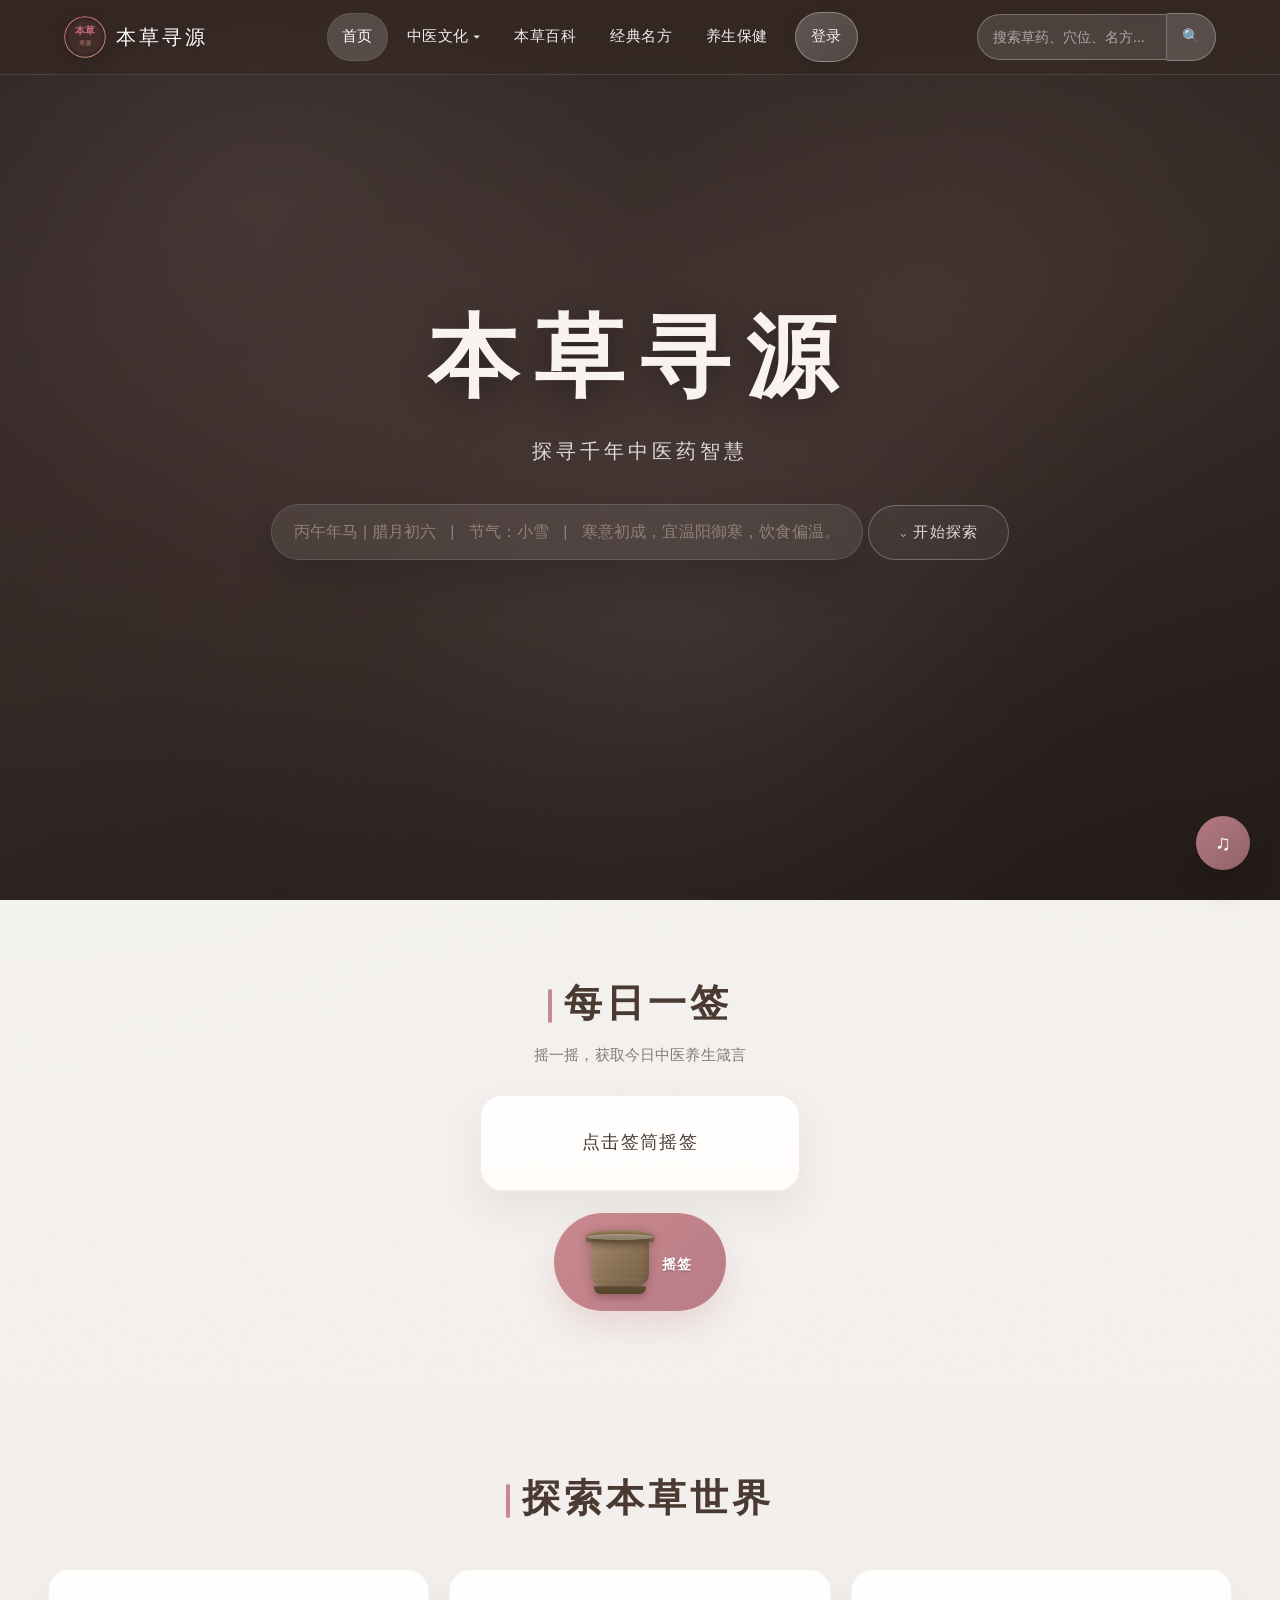
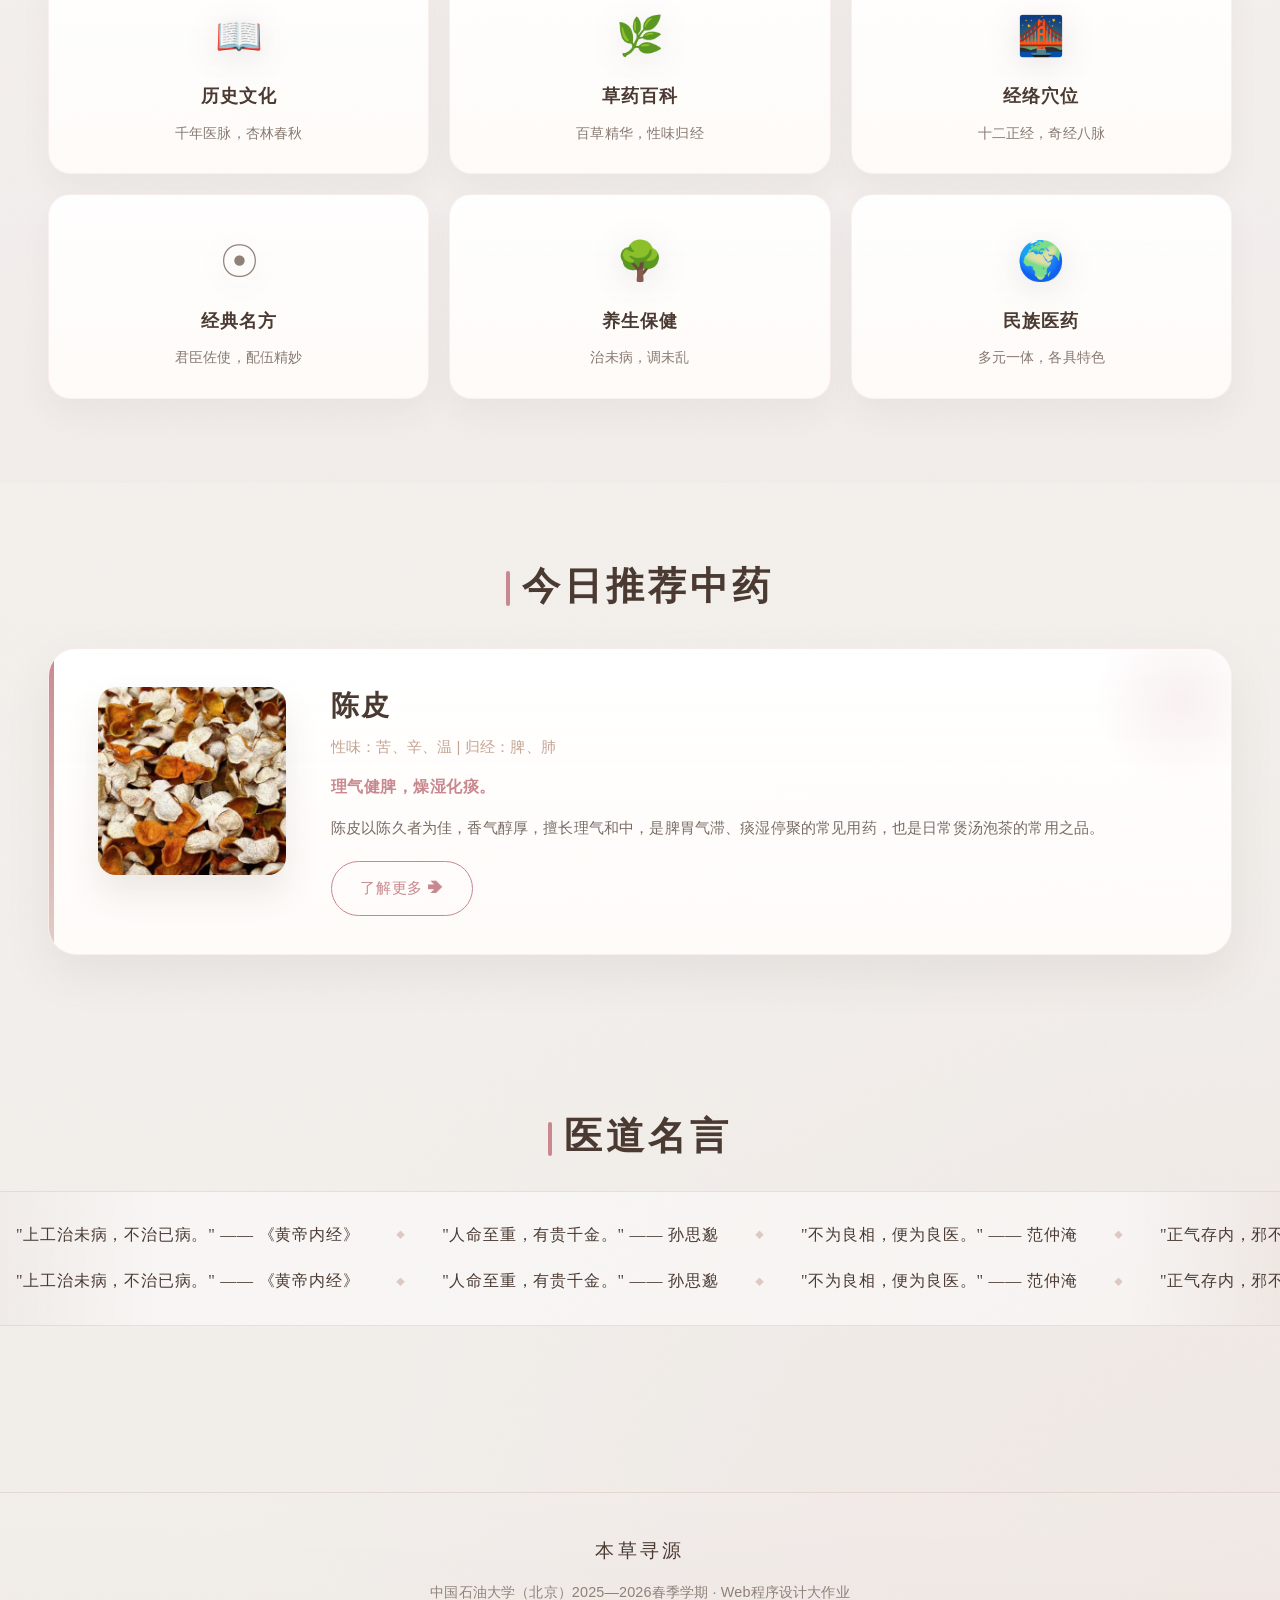
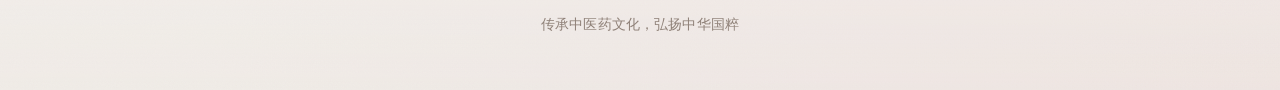
==== index.html @ d3edb1ba "feat: enhance divining cup UI with realistic styling and animations - Add detailed .divining-cup HTM" ====
<!DOCTYPE html>
<html lang="zh-CN">
<head>
  <meta charset="UTF-8">
  <meta name="viewport" content="width=device-width, initial-scale=1.0">
  <title>本草寻源 - 探寻千年中医药智慧</title>
  <link rel="stylesheet" href="css/common.css">
  <link rel="stylesheet" href="css/index.css">
</head>
<body>

  <!-- ============================================================
  固定顶部导航栏（全站公共组件）
  ============================================================ -->
  <header id="nav-header">
    <div class="nav-container">
      <!-- Logo -->
      <div class="nav-logo">
        <img src="images/logo.svg" alt="本草寻源">
        <span>本草寻源</span>
      </div>

      <!-- 主菜单（JS二级下拉） -->
      <nav>
        <ul class="nav-menu">
          <li><a href="index.html">首页</a></li>
          <li class="has-sub">
            <a href="#">中医文化 ▾</a>
            <ul class="submenu">
              <li><a href="history.html">历史溯源</a></li>
              <li><a href="meridian.html">经络穴位</a></li>
              <li><a href="ethnic.html">民族医药</a></li>
            </ul>
          </li>
          <li><a href="herbs.html">本草百科</a></li>
          <li><a href="prescription.html">经典名方</a></li>
          <li><a href="wellness.html">养生保健</a></li>
          <li><a href="login.html" class="nav-login">登录</a></li>
        </ul>
      </nav>

      <!-- 全站搜索框 -->
      <div class="nav-search">
        <input type="text" id="search-input" placeholder="搜索草药、穴位、名方...">
        <button id="search-btn">&#128269;</button>
      </div>
    </div>
  </header>

  <!-- ============================================================
  Hero区：CSS水墨动画背景（替代视频）
  ============================================================ -->
  <section class="hero-section">
    <div class="hero-ink-bg"></div>
    <div class="hero-overlay"></div>
    <div class="hero-content">
      <h1 class="hero-title">本草寻源</h1>
      <p class="hero-subtitle">探寻千年中医药智慧</p>
      <div class="date-info">
        <span id="lunar-date">加载中...</span>
        <span class="date-sep">|</span>
        <span id="solar-term">加载中...</span>
        <span class="date-sep">|</span>
        <span id="term-tip"></span>
      </div>
      <a href="#categories" class="hero-scroll-hint">&#8964; 开始探索</a>
    </div>
  </section>

  <!-- ============================================================
  每日一签：摇签互动区
  ============================================================ -->
  <section class="daily-fortune" id="daily-fortune">
    <div class="container">
      <h2 class="section-title">每日一签</h2>
      <p class="section-desc">摇一摇，获取今日中医养生箴言</p>
      <div class="fortune-box">
        <div class="fortune-display" id="fortune-display">
          <span id="fortune-text">点击签筒摇签</span>
        </div>
        <!-- 签筒容器 -->
        <button class="fortune-btn" id="fortune-btn" title="摇签">
          <!-- 签筒外观 -->
          <div class="divining-cup">
            <!-- 签筒顶部 -->
            <div class="cup-top"></div>
            <!-- 签筒主体 -->
            <div class="cup-body">
              <div class="cup-pattern"></div>
            </div>
            <!-- 签筒底部 -->
            <div class="cup-bottom"></div>
            <!-- 签筒口的棕色垫圈 -->
            <div class="cup-rim"></div>
          </div>
          <span class="cup-label">摇签</span>
        </button>
      </div>
    </div>
  </section>

  <!-- ============================================================
  栏目入口
  ============================================================ -->
  <section class="categories" id="categories">
    <div class="container">
      <h2 class="section-title">探索本草世界</h2>
      <div class="category-grid">
        <a href="history.html" class="category-card">
          <span class="category-icon">&#128214;</span>
          <h3>历史文化</h3>
          <p>千年医脉，杏林春秋</p>
        </a>
        <a href="herbs.html" class="category-card">
          <span class="category-icon">&#127807;</span>
          <h3>草药百科</h3>
          <p>百草精华，性味归经</p>
        </a>
        <a href="meridian.html" class="category-card">
          <span class="category-icon">&#127753;</span>
          <h3>经络穴位</h3>
          <p>十二正经，奇经八脉</p>
        </a>
        <a href="prescription.html" class="category-card">
          <span class="category-icon">&#9737;</span>
          <h3>经典名方</h3>
          <p>君臣佐使，配伍精妙</p>
        </a>
        <a href="wellness.html" class="category-card">
          <span class="category-icon">&#127795;</span>
          <h3>养生保健</h3>
          <p>治未病，调未乱</p>
        </a>
        <a href="ethnic.html" class="category-card">
          <span class="category-icon">&#127757;</span>
          <h3>民族医药</h3>
          <p>多元一体，各具特色</p>
        </a>
      </div>
    </div>
  </section>

  <!-- ============================================================
  今日推荐中药（图文混排 float）
  ============================================================ -->
  <section class="featured-herb" id="featured">
    <div class="container">
      <h2 class="section-title">今日推荐中药</h2>
      <div class="featured-card">
        <div class="featured-img">
          <!-- CSS绘制药材示意 -->
          <div class="herb-illustration" id="featured-herb-img"></div>
        </div>
        <div class="featured-content">
          <h3 id="featured-name">人参</h3>
          <p class="featured-property" id="featured-property">性味：甘、微苦、微温 | 归经：脾、肺、心</p>
          <p class="featured-effect" id="featured-effect">大补元气，复脉固脱，补脾益肺，生津养血，安神益智</p>
          <p class="featured-desc" id="featured-desc">
            人参被誉为"百草之王"，是驰名中外的名贵药材。其根部肉质肥大，形如人形，故名人参。
            在中国应用已有数千年的历史，《神农本草经》将其列为上品。现代药理研究表明，
            人参含有多种人参皂苷，具有抗疲劳、增强免疫力、改善心血管功能等多重功效。
          </p>
          <a href="herbs.html?search=人参" class="btn btn-outline">了解更多 &#10132;</a>
        </div>
      </div>
    </div>
  </section>

  <!-- ============================================================
  医道名言：跑马灯横向无缝滚动
  ============================================================ -->
  <section class="quotes-marquee">
    <div class="container">
      <h2 class="section-title">医道名言</h2>
    </div>
    <div class="marquee-track">
      <div class="marquee-content" id="marquee-content">
        <span>"上工治未病，不治已病。" —— 《黄帝内经》</span>
        <span class="marquee-sep">&#9670;</span>
        <span>"人命至重，有贵千金。" —— 孙思邈</span>
        <span class="marquee-sep">&#9670;</span>
        <span>"不为良相，便为良医。" —— 范仲淹</span>
        <span class="marquee-sep">&#9670;</span>
        <span>"正气存内，邪不可干。" —— 《黄帝内经》</span>
        <span class="marquee-sep">&#9670;</span>
        <span>"药食同源，寓医于食。" —— 《千金要方》</span>
        <span class="marquee-sep">&#9670;</span>
        <span>"春夏养阳，秋冬养阴。" —— 《黄帝内经》</span>
      </div>
    </div>
  </section>

  <!-- ============================================================
  公共页脚
  ============================================================ -->
  <footer class="site-footer">
    <div class="footer-brand">本草寻源</div>
    <p class="footer-info">中国石油大学（北京）2025—2026春季学期 · Web程序设计大作业</p>
    <p class="footer-info">传承中医药文化，弘扬中华国粹</p>
  </footer>

  <!-- ============================================================
  悬浮古乐播放器（右下角固定）
  ============================================================ -->
  <div id="music-player">
    <audio id="bgm" src="music/guqin-bg.mp3" loop preload="none"></audio>
    <div id="jade-icon" class="paused" title="点击播放/暂停背景音乐">&#9835;</div>
  </div>

  <script src="javascript/nav.js"></script>
  <script src="javascript/index.js"></script>
</body>
</html>
---- css/common.css ----
/* ============================================================
 * common.css - 全站公共样式
 * 主题：本草寻源 / 东方雅致 / 纸感与留白
 * ============================================================ */

:root {
  --color-rose: #c9888f;
  --color-dusk: #c4a494;
  --color-bud: #dec8c4;
  --color-dust: #8f8178;
  --color-jade: #f2efeb;
  --color-deep: #4a3a32;
  --color-paper: rgba(255, 252, 249, 0.92);
  --color-border: rgba(161, 132, 118, 0.18);
  --color-shadow: rgba(74, 58, 50, 0.12);
  --color-shadow-strong: rgba(74, 58, 50, 0.18);

  --accent-color: #c9888f;

  --font-title: "STSong", "Songti SC", "Noto Serif SC", Georgia, "Times New Roman", "KaiTi", "STKaiti", serif;
  --font-body: "Segoe UI", "PingFang SC", "Hiragino Sans GB", "Microsoft YaHei", "Noto Sans SC", sans-serif;

  --line-height: 1.9;
  --spacing-section: 88px;
  --spacing-card: 24px;
  --radius-sm: 12px;
  --radius-md: 18px;
  --radius-lg: 28px;
  --shadow-soft: 0 16px 40px var(--color-shadow);
  --shadow-float: 0 22px 54px var(--color-shadow-strong);
}

*, *::before, *::after {
  margin: 0;
  padding: 0;
  box-sizing: border-box;
}

html {
  scroll-behavior: smooth;
}

body {
  background-color: var(--color-jade);
  background-image:
    radial-gradient(circle at top left, rgba(255, 255, 255, 0.72), transparent 32%),
    radial-gradient(circle at bottom right, rgba(201, 136, 143, 0.08), transparent 30%),
    linear-gradient(180deg, rgba(255, 255, 255, 0.22), rgba(255, 255, 255, 0)),
    url("data:image/svg+xml,%3Csvg xmlns='http://www.w3.org/2000/svg' width='300' height='300'%3E%3Cfilter id='noise'%3E%3CfeTurbulence type='fractalNoise' baseFrequency='0.9' numOctaves='4' stitchTiles='stitch'/%3E%3C/filter%3E%3Crect width='300' height='300' filter='url(%23noise)' opacity='0.028'/%3E%3C/svg%3E");
  background-repeat: repeat;
  font-family: var(--font-body);
  font-size: 16px;
  line-height: var(--line-height);
  color: var(--color-dust);
  min-height: 100vh;
  overflow-x: hidden;
  text-rendering: optimizeLegibility;
  -webkit-font-smoothing: antialiased;
  letter-spacing: 0.01em;
}

::selection {
  background: rgba(201, 136, 143, 0.22);
  color: var(--color-deep);
}

h1, h2, h3, h4, .section-title {
  font-family: var(--font-title);
  letter-spacing: 0.08em;
  color: var(--color-deep);
  font-weight: 600;
  line-height: 1.35;
}

p, li, td, th, span, div {
  font-family: var(--font-body);
  line-height: var(--line-height);
  color: var(--color-dust);
}

a {
  text-decoration: none;
  color: inherit;
  transition: color 0.25s ease, opacity 0.25s ease, transform 0.25s ease;
}

button, input, textarea, select {
  font: inherit;
}

button:focus-visible,
input:focus-visible,
a:focus-visible {
  outline: 2px solid rgba(201, 136, 143, 0.7);
  outline-offset: 2px;
}

ul, ol {
  list-style: none;
}

.page-header {
  text-align: center;
  padding: 118px 20px 54px;
  position: relative;
}

.page-header h1 {
  font-size: clamp(2.4rem, 4vw, 3.4rem);
  margin-bottom: 14px;
  position: relative;
  display: inline-block;
}

.page-header h1::before {
  content: "";
  display: inline-block;
  width: 4px;
  height: 1em;
  background: var(--color-rose);
  margin-right: 12px;
  vertical-align: middle;
  border-radius: 2px;
}

.page-header .subtitle {
  font-size: 1.02rem;
  color: #84776f;
  margin-top: 8px;
  max-width: 720px;
  margin-left: auto;
  margin-right: auto;
}

.section-divider {
  border: none;
  border-bottom: 1px solid rgba(196, 164, 148, 0.32);
  margin: var(--spacing-section) 0;
}

.container {
  max-width: 1240px;
  margin: 0 auto;
  padding: 0 28px;
}

#nav-header {
  position: fixed;
  top: 0;
  left: 0;
  width: 100%;
  z-index: 1000;
  transition: background 0.35s ease, box-shadow 0.35s ease, backdrop-filter 0.35s ease;
  padding: 0;
  background: linear-gradient(180deg, rgba(52, 38, 33, 0.78), rgba(52, 38, 33, 0.42));
  backdrop-filter: blur(18px) saturate(1.18);
  -webkit-backdrop-filter: blur(18px) saturate(1.18);
  border-bottom: 1px solid rgba(255, 255, 255, 0.12);
}

#nav-header.scrolled {
  background: rgba(49, 34, 30, 0.9);
  backdrop-filter: blur(22px) saturate(1.08);
  -webkit-backdrop-filter: blur(22px) saturate(1.08);
  box-shadow: 0 14px 30px rgba(0, 0, 0, 0.12);
  border-bottom: 1px solid rgba(255, 255, 255, 0.12);
}

.nav-container {
  max-width: 1200px;
  margin: 0 auto;
  padding: 12px 24px;
  display: flex;
  align-items: center;
  justify-content: space-between;
  gap: 20px;
}

.nav-logo {
  display: flex;
  align-items: center;
  gap: 10px;
  flex-shrink: 0;
}

.nav-logo img {
  width: 42px;
  height: 42px;
  border-radius: 50%;
  box-shadow: 0 8px 22px rgba(0, 0, 0, 0.18);
}

.nav-logo span {
  font-family: var(--font-title);
  font-size: 1.28em;
  color: #fff;
  letter-spacing: 0.14em;
  white-space: nowrap;
  text-shadow: 0 1px 10px rgba(0, 0, 0, 0.24);
}

.nav-menu {
  display: flex;
  align-items: center;
  gap: 4px;
  list-style: none;
}

.nav-menu > li {
  position: relative;
}

.nav-menu > li > a {
  display: block;
  padding: 10px 15px;
  color: rgba(255, 255, 255, 0.92);
  font-size: 0.92em;
  border-radius: 999px;
  transition: background 0.25s, color 0.25s, transform 0.25s, box-shadow 0.25s;
  white-space: nowrap;
  font-weight: 500;
  letter-spacing: 0.03em;
}

.nav-menu > li > a:hover,
.nav-menu > li > a.active {
  background: rgba(255, 255, 255, 0.16);
  color: #fff;
  box-shadow: inset 0 0 0 1px rgba(255, 255, 255, 0.08);
}

.nav-menu > li > a:hover {
  transform: translateY(-1px);
}

.nav-menu > li > a.nav-login {
  background: linear-gradient(135deg, rgba(255, 255, 255, 0.22), rgba(255, 255, 255, 0.14));
  border: 1px solid rgba(255, 255, 255, 0.32);
  margin-left: 8px;
  box-shadow: 0 10px 24px rgba(0, 0, 0, 0.12);
}

.nav-menu > li > a.nav-login:hover {
  background: rgba(255, 255, 255, 0.3);
}

.nav-menu > li > a.nav-user {
  display: inline-flex;
  align-items: center;
  gap: 8px;
}

.nav-avatar {
  width: 24px;
  height: 24px;
  border-radius: 50%;
  display: inline-flex;
  align-items: center;
  justify-content: center;
  background: rgba(255, 255, 255, 0.26);
  color: #fff;
  font-size: 0.78rem;
  font-weight: 700;
  box-shadow: inset 0 1px 0 rgba(255, 255, 255, 0.28);
}

.nav-user-name {
  max-width: 96px;
  overflow: hidden;
  text-overflow: ellipsis;
}

.has-sub > .submenu {
  display: none;
  position: absolute;
  top: calc(100% + 10px);
  left: 0;
  background: rgba(55, 35, 30, 0.94);
  backdrop-filter: blur(16px);
  -webkit-backdrop-filter: blur(16px);
  border-radius: 16px;
  min-width: 168px;
  overflow: hidden;
  box-shadow: 0 18px 36px rgba(0, 0, 0, 0.22);
  border: 1px solid rgba(255, 255, 255, 0.08);
  padding: 6px;
}

.has-sub:hover > .submenu,
.has-sub.active > .submenu {
  display: block;
}

.submenu li a {
  display: block;
  padding: 10px 14px;
  color: rgba(255, 255, 255, 0.9);
  font-size: 0.9em;
  transition: background 0.2s, color 0.2s;
  border-radius: 10px;
}

.submenu li a:hover {
  background: rgba(255, 255, 255, 0.18);
}

.nav-search {
  position: relative;
  display: flex;
  align-items: center;
  flex-shrink: 0;
}

.nav-search input {
  width: 190px;
  padding: 9px 15px;
  border: 1px solid rgba(255, 255, 255, 0.28);
  border-radius: 999px 0 0 999px;
  background: rgba(255, 255, 255, 0.12);
  color: #fff;
  font-size: 0.88em;
  outline: none;
  transition: all 0.3s;
}

.nav-search input::placeholder {
  color: rgba(255, 255, 255, 0.55);
}

.nav-search input:focus {
  width: 236px;
  background: rgba(255, 255, 255, 0.2);
  border-color: rgba(255, 255, 255, 0.5);
  box-shadow: 0 0 0 4px rgba(255, 255, 255, 0.08);
}

.nav-search button {
  padding: 9px 15px;
  border: 1px solid rgba(255, 255, 255, 0.28);
  border-left: none;
  border-radius: 0 999px 999px 0;
  background: rgba(255, 255, 255, 0.18);
  color: #fff;
  cursor: pointer;
  font-size: 0.9em;
  transition: background 0.3s, transform 0.3s;
}

.nav-search button:hover {
  background: rgba(255, 255, 255, 0.3);
  transform: translateY(-1px);
}

.search-dropdown {
  display: none;
  position: absolute;
  top: calc(100% + 10px);
  left: 0;
  right: auto;
  width: 340px;
  max-height: 340px;
  overflow-y: auto;
  background: rgba(255, 252, 249, 0.98);
  border: 1px solid rgba(201, 136, 143, 0.18);
  border-radius: 18px;
  box-shadow: 0 24px 44px rgba(0, 0, 0, 0.16);
  z-index: 1001;
  padding: 8px;
}

.search-dropdown.show {
  display: block;
}

.search-dropdown .result-item {
  display: block;
  padding: 12px 14px;
  border-bottom: 1px solid rgba(222, 200, 196, 0.26);
  color: var(--color-deep);
  transition: background 0.2s, transform 0.2s;
  border-radius: 12px;
}

.search-dropdown .result-item:last-child {
  border-bottom: none;
}

.search-dropdown .result-item:hover {
  background: rgba(222, 200, 196, 0.18);
  transform: translateX(2px);
}

.search-dropdown .result-item .result-desc {
  font-size: 0.85em;
  color: var(--color-dust);
  margin-top: 2px;
}

.search-dropdown .no-result {
  padding: 16px;
  text-align: center;
  color: var(--color-dust);
}

#music-player {
  position: fixed;
  bottom: 30px;
  right: 30px;
  z-index: 9999;
  cursor: pointer;
}

#jade-icon {
  width: 54px;
  height: 54px;
  border-radius: 50%;
  background: linear-gradient(135deg, rgba(201, 136, 143, 0.88), rgba(164, 111, 120, 0.84));
  backdrop-filter: blur(8px);
  -webkit-backdrop-filter: blur(8px);
  box-shadow: 0 16px 28px rgba(0, 0, 0, 0.18);
  display: flex;
  align-items: center;
  justify-content: center;
  font-size: 1.34em;
  color: #fff;
  transition: transform 0.3s, box-shadow 0.3s, background 0.3s;
}

#jade-icon:hover {
  box-shadow: 0 20px 34px rgba(0, 0, 0, 0.22);
  background: linear-gradient(135deg, rgba(201, 136, 143, 0.94), rgba(164, 111, 120, 0.9));
  transform: translateY(-3px) scale(1.03);
}

#jade-icon.playing {
  animation: jadeSpin 3s linear infinite;
}

#jade-icon.paused {
  animation: none;
}

@keyframes jadeSpin {
  from { transform: rotate(0deg); }
  to { transform: rotate(360deg); }
}

.site-footer {
  background:
    linear-gradient(180deg, rgba(255, 255, 255, 0.24), rgba(255, 255, 255, 0.08)),
    rgba(222, 200, 196, 0.15);
  border-top: 1px solid rgba(196, 164, 148, 0.26);
  padding: 40px 20px 46px;
  text-align: center;
  margin-top: var(--spacing-section);
}

.site-footer .footer-brand {
  font-family: var(--font-title);
  font-size: 1.2em;
  color: var(--color-deep);
  letter-spacing: 0.18em;
  margin-bottom: 10px;
}

.site-footer .footer-info {
  font-size: 0.9em;
  color: var(--color-dust);
  margin: 5px 0;
}

.btn {
  display: inline-flex;
  align-items: center;
  justify-content: center;
  padding: 12px 28px;
  border: none;
  border-radius: 999px;
  font-family: var(--font-body);
  font-size: 0.95em;
  cursor: pointer;
  transition: all 0.3s ease;
  letter-spacing: 0.05em;
  font-weight: 500;
}

.btn-primary {
  background: var(--color-rose);
  color: #fff;
}

.btn-primary:hover {
  background: #b0787f;
  box-shadow: 0 14px 28px rgba(201, 136, 143, 0.3);
  transform: translateY(-2px);
}

.btn-outline {
  background: transparent;
  color: var(--color-rose);
  border: 1.5px solid var(--color-rose);
}

.btn-outline:hover {
  background: var(--color-rose);
  color: #fff;
}

.card {
  background: linear-gradient(180deg, rgba(255, 255, 255, 0.96), rgba(255, 255, 255, 0.9));
  border: 1px solid var(--color-border);
  border-radius: var(--radius-md);
  padding: var(--spacing-card);
  transition: all 0.35s ease;
  box-shadow: 0 10px 26px rgba(74, 58, 50, 0.05);
}

.card:hover {
  transform: translateY(-4px);
  box-shadow: var(--shadow-soft);
}

.table-wrapper {
  overflow-x: auto;
}

table {
  width: 100%;
  border-collapse: collapse;
  margin: 16px 0;
  background: rgba(255, 255, 255, 0.72);
  border-radius: 18px;
  overflow: hidden;
}

table th, table td {
  padding: 14px 16px;
  border: 1px solid rgba(222, 200, 196, 0.45);
  text-align: left;
  font-size: 0.94em;
}

table th {
  background: rgba(201, 136, 143, 0.12);
  font-family: var(--font-title);
  color: var(--color-deep);
  font-weight: 600;
  letter-spacing: 0.06em;
}

table tr:nth-child(even) td {
  background: rgba(222, 200, 196, 0.08);
}

table tr:hover td {
  background: rgba(196, 164, 148, 0.12);
}

.tag {
  display: inline-flex;
  align-items: center;
  vertical-align: middle;
  background: rgba(222, 200, 196, 0.45);
  color: var(--color-deep);
  padding: 4px 10px;
  border-radius: 999px;
  font-size: 0.82em;
  margin: 2px 3px;
  line-height: 1.4;
}

.modal-overlay {
  display: none;
  position: fixed;
  inset: 0;
  background: rgba(0, 0, 0, 0.45);
  z-index: 2000;
  justify-content: center;
  align-items: center;
}

.modal-overlay.open {
  display: flex;
}

.modal-content {
  background: rgba(255, 252, 249, 0.98);
  border-radius: 22px;
  border: 1px solid rgba(201, 136, 143, 0.2);
  padding: 34px;
  max-width: 700px;
  width: 90%;
  max-height: 80vh;
  overflow-y: auto;
  position: relative;
  animation: modalFadeIn 0.4s ease;
  box-shadow: 0 28px 58px rgba(0, 0, 0, 0.22);
}

.modal-close {
  position: absolute;
  top: 12px;
  right: 16px;
  font-size: 1.6em;
  cursor: pointer;
  color: var(--color-dust);
  transition: color 0.2s;
  background: none;
  border: none;
  line-height: 1;
}

.modal-close:hover {
  color: var(--color-rose);
}

@keyframes modalFadeIn {
  from { opacity: 0; transform: scale(0.92) translateY(-20px); }
  to { opacity: 1; transform: scale(1) translateY(0); }
}

.banner {
  position: relative;
  width: 100%;
  height: 320px;
  overflow: hidden;
  display: flex;
  align-items: center;
  justify-content: center;
}

.banner::before {
  content: "";
  position: absolute;
  inset: 0;
  background:
    linear-gradient(135deg, rgba(30, 19, 16, 0.22), rgba(30, 19, 16, 0.48)),
    radial-gradient(circle at top, rgba(255, 255, 255, 0.1), transparent 38%);
  z-index: 1;
}

.banner-bg {
  position: absolute;
  inset: 0;
  width: 100%;
  height: 100%;
  object-fit: cover;
  z-index: 0;
  background-size: cover;
  background-position: center;
  transform: scale(1.03);
}

.banner-content {
  position: relative;
  z-index: 2;
  text-align: center;
  padding: 0 20px;
}

.banner-content h1 {
  font-size: clamp(2.2rem, 4vw, 3.2rem);
  color: #fff;
  text-shadow: 0 4px 22px rgba(0, 0, 0, 0.32);
  letter-spacing: 0.12em;
}

.banner-content p {
  color: rgba(255, 255, 255, 0.88);
  font-size: 1.02em;
  margin-top: 10px;
  letter-spacing: 0.03em;
  max-width: 720px;
  margin-left: auto;
  margin-right: auto;
}

@media (max-width: 768px) {
  .nav-container {
    flex-wrap: wrap;
    gap: 10px;
    justify-content: center;
    padding: 10px 16px 14px;
  }

  .nav-logo {
    width: 100%;
    justify-content: center;
  }

  .nav-logo img {
    width: 36px;
    height: 36px;
  }

  .nav-logo span {
    font-size: 1.08em;
    letter-spacing: 0.1em;
  }

  .nav-container nav {
    width: 100%;
    order: 2;
  }

  .nav-menu {
    width: 100%;
    justify-content: flex-start;
    flex-wrap: nowrap;
    gap: 6px;
    overflow-x: auto;
    overflow-y: hidden;
    padding-bottom: 4px;
    scrollbar-width: none;
    -ms-overflow-style: none;
  }

  .nav-menu::-webkit-scrollbar {
    display: none;
  }

  .nav-menu > li {
    flex: 0 0 auto;
  }

  .nav-menu > li > a {
    padding: 8px 10px;
    font-size: 0.82em;
  }

  .nav-search {
    width: 100%;
    order: 3;
    justify-content: center;
  }

  .nav-search input {
    width: calc(100% - 52px);
    min-width: 0;
  }

  .nav-search input:focus {
    width: calc(100% - 52px);
  }

  .search-dropdown {
    width: min(340px, calc(100vw - 36px));
    left: 0;
  }

  .page-header h1 {
    font-size: 1.8em;
  }

  .banner-content h1 {
    font-size: 2em;
  }

  .banner {
    height: 240px;
  }

  #jade-icon {
    width: 46px;
    height: 46px;
    font-size: 1.1em;
  }

  body {
    font-size: 15px;
  }

  .container {
    padding: 0 18px;
  }

  .modal-content {
    width: calc(100% - 24px);
    padding: 26px 18px;
    border-radius: 18px;
  }

  .site-footer {
    padding: 32px 16px 38px;
  }

  #music-player {
    bottom: 18px;
    right: 18px;
  }
}

@media (max-width: 480px) {
  .banner {
    height: 220px;
  }

  .banner-content h1 {
    font-size: 1.7rem;
    letter-spacing: 0.08em;
  }

  .banner-content p {
    font-size: 0.9rem;
  }

  .page-header {
    padding: 110px 16px 42px;
  }

  .nav-menu > li > a.nav-login {
    margin-left: 0;
  }

  .nav-menu > li > a.nav-user {
    gap: 6px;
  }

  .nav-user-name {
    max-width: 72px;
  }
}
---- css/index.css ----
/* ============================================================
 * index.css - 首页样式
 * ============================================================ */

.hero-section {
  position: relative;
  width: 100%;
  height: 100vh;
  min-height: 680px;
  overflow: hidden;
  display: flex;
  align-items: center;
  justify-content: center;
}

.hero-ink-bg {
  position: absolute;
  inset: 0;
  background:
    radial-gradient(circle at 20% 22%, rgba(214, 189, 180, 0.14), transparent 30%),
    radial-gradient(circle at 76% 28%, rgba(201, 136, 143, 0.12), transparent 28%),
    radial-gradient(circle at 55% 70%, rgba(255, 255, 255, 0.06), transparent 35%),
    linear-gradient(160deg, #312a27 0%, #3c332f 22%, #433732 50%, #2d2522 100%);
  z-index: 0;
}

.hero-ink-bg::before {
  content: "";
  position: absolute;
  inset: -5%;
  background:
    radial-gradient(ellipse at 25% 45%, rgba(201, 136, 143, 0.09) 0%, transparent 55%),
    radial-gradient(ellipse at 70% 35%, rgba(196, 164, 148, 0.08) 0%, transparent 50%),
    radial-gradient(ellipse at 50% 65%, rgba(222, 200, 196, 0.06) 0%, transparent 50%);
  animation: inkFlow1 10s ease-in-out infinite alternate;
}

.hero-ink-bg::after {
  content: "";
  position: absolute;
  inset: -6%;
  background:
    radial-gradient(circle at 55% 45%, rgba(201, 136, 143, 0.06) 0%, transparent 40%),
    radial-gradient(circle at 35% 60%, rgba(196, 164, 148, 0.05) 0%, transparent 45%);
  animation: inkFlow2 12s ease-in-out infinite alternate;
}

@keyframes inkFlow1 {
  0% { opacity: 0.52; transform: scale(1); }
  100% { opacity: 0.85; transform: scale(1.04); }
}

@keyframes inkFlow2 {
  0% { opacity: 0.4; transform: scale(1.03); }
  100% { opacity: 0.75; transform: scale(1); }
}

.hero-overlay {
  position: absolute;
  inset: 0;
  background:
    linear-gradient(180deg, rgba(24, 16, 14, 0.34), rgba(24, 16, 14, 0.44)),
    linear-gradient(135deg, rgba(201, 136, 143, 0.08), transparent 48%);
  z-index: 1;
}

.hero-content {
  position: relative;
  z-index: 2;
  text-align: center;
  color: #fff;
  padding: 40px 24px;
  max-width: 920px;
}

.hero-title {
  font-family: var(--font-title);
  font-size: clamp(3.5rem, 7vw, 5.6rem);
  letter-spacing: 0.18em;
  color: #f8f3ef;
  text-shadow: 0 8px 34px rgba(0, 0, 0, 0.38);
  margin-bottom: 14px;
  animation: titleFadeIn 1.5s ease-out;
}

@keyframes titleFadeIn {
  from { opacity: 0; transform: translateY(30px); }
  to { opacity: 1; transform: translateY(0); }
}

.hero-subtitle {
  font-family: var(--font-title);
  font-size: 1.22em;
  letter-spacing: 0.2em;
  color: rgba(255, 255, 255, 0.82);
  margin-bottom: 34px;
  animation: titleFadeIn 1.5s ease-out 0.25s both;
}

.date-info {
  display: inline-flex;
  align-items: center;
  justify-content: center;
  gap: 14px;
  font-size: 0.98em;
  color: rgba(255, 255, 255, 0.85);
  margin-bottom: 42px;
  animation: titleFadeIn 1.5s ease-out 0.5s both;
  flex-wrap: wrap;
  padding: 12px 22px;
  border-radius: 999px;
  background: rgba(255, 255, 255, 0.08);
  border: 1px solid rgba(255, 255, 255, 0.12);
  box-shadow: 0 20px 42px rgba(0, 0, 0, 0.16);
}

.date-sep {
  color: rgba(255, 255, 255, 0.35);
}

.hero-scroll-hint {
  display: inline-flex;
  align-items: center;
  gap: 10px;
  color: rgba(255, 255, 255, 0.82);
  font-size: 0.95em;
  letter-spacing: 0.08em;
  padding: 12px 30px;
  border: 1px solid rgba(255, 255, 255, 0.26);
  border-radius: 999px;
  transition: all 0.3s;
  animation: bounce 2.5s ease-in-out infinite;
  background: rgba(255, 255, 255, 0.05);
}

.hero-scroll-hint:hover {
  background: rgba(255, 255, 255, 0.12);
  color: #fff;
  border-color: rgba(255, 255, 255, 0.45);
  box-shadow: 0 16px 34px rgba(0, 0, 0, 0.14);
}

@keyframes bounce {
  0%, 100% { transform: translateY(0); }
  50% { transform: translateY(7px); }
}

.daily-fortune,
.featured-herb,
.quotes-marquee {
  padding: 78px 0;
}

.section-title {
  font-family: var(--font-title);
  font-size: clamp(1.8rem, 3vw, 2.4rem);
  letter-spacing: 0.1em;
  color: var(--color-deep);
  margin-bottom: 10px;
  position: relative;
  display: inline-block;
}

.section-title::before {
  content: "";
  display: inline-block;
  width: 4px;
  height: 0.9em;
  background: var(--color-rose);
  margin-right: 12px;
  vertical-align: middle;
  border-radius: 2px;
  position: relative;
  top: -1px;
}

.section-desc {
  color: #877971;
  margin-bottom: 26px;
  font-size: 0.96em;
}

.daily-fortune {
  text-align: center;
}

.fortune-box {
  display: flex;
  flex-direction: column;
  align-items: center;
  gap: 22px;
}

.fortune-display {
  background: linear-gradient(180deg, rgba(255, 255, 255, 0.98), rgba(255, 252, 249, 0.94));
  border: 1px solid rgba(201, 136, 143, 0.16);
  border-radius: 22px;
  padding: 30px 38px;
  min-width: 320px;
  max-width: 540px;
  min-height: 96px;
  display: flex;
  align-items: center;
  justify-content: center;
  box-shadow: 0 18px 40px rgba(74, 58, 50, 0.08);
  transition: all 0.4s ease;
}

#fortune-text {
  font-family: var(--font-title);
  font-size: 1.15em;
  color: var(--color-deep);
  letter-spacing: 0.08em;
  line-height: 1.8;
}

.fortune-display.text-changed #fortune-text {
  animation: fortuneFadeIn 0.6s ease;
}

@keyframes fortuneFadeIn {
  from { opacity: 0; transform: translateY(10px); }
  to { opacity: 1; transform: translateY(0); }
}

.fortune-btn {
  display: flex;
  align-items: center;
  gap: 10px;
  padding: 13px 34px;
  background: linear-gradient(135deg, var(--color-rose), #b97d85);
  color: #fff;
  border: none;
  border-radius: 999px;
  font-size: 1.02em;
  cursor: pointer;
  transition: all 0.3s;
  letter-spacing: 0.08em;
  font-weight: 500;
  box-shadow: 0 16px 30px rgba(201, 136, 143, 0.24);
}

.fortune-btn:hover {
  background: linear-gradient(135deg, #c17f87, #ab7279);
  box-shadow: 0 18px 36px rgba(201, 136, 143, 0.32);
  transform: translateY(-2px);
}

.fortune-stick {
  font-size: 1.3em;
  display: inline-block;
}

.divining-cup {
  display: flex;
  flex-direction: column;
  align-items: center;
  justify-content: center;
  width: 64px;
  height: 72px;
  position: relative;
}

.cup-top {
  width: 68px;
  height: 12px;
  background: linear-gradient(180deg, #8B6F47 0%, #6B5437 100%);
  border-radius: 50% 50% 0 0;
  position: relative;
  z-index: 3;
  box-shadow:
    inset 0 2px 4px rgba(255, 255, 255, 0.2),
    0 2px 8px rgba(0, 0, 0, 0.3);
}

.cup-body {
  width: 58px;
  height: 44px;
  background: linear-gradient(135deg, #A68767 0%, #8B7355 50%, #7A6349 100%);
  border-radius: 0 0 12px 12px;
  position: relative;
  z-index: 2;
  display: flex;
  align-items: center;
  justify-content: center;
  box-shadow:
    inset -2px 0 6px rgba(0, 0, 0, 0.15),
    inset 2px 0 6px rgba(255, 255, 255, 0.1),
    0 4px 12px rgba(0, 0, 0, 0.2);
  overflow: hidden;
}

.cup-pattern {
  width: 100%;
  height: 100%;
  background:
    repeating-linear-gradient(
      90deg,
      transparent,
      transparent 3px,
      rgba(0, 0, 0, 0.08) 3px,
      rgba(0, 0, 0, 0.08) 4px
    ),
    repeating-linear-gradient(
      0deg,
      transparent,
      transparent 6px,
      rgba(255, 255, 255, 0.05) 6px,
      rgba(255, 255, 255, 0.05) 7px
    );
  opacity: 0.6;
}

.cup-bottom {
  width: 52px;
  height: 8px;
  background: linear-gradient(180deg, #6B5437 0%, #5A4A2F 100%);
  border-radius: 0 0 6px 6px;
  position: relative;
  z-index: 1;
  box-shadow:
    0 3px 8px rgba(0, 0, 0, 0.25),
    inset 0 1px 2px rgba(255, 255, 255, 0.1);
}

.cup-rim {
  width: 66px;
  height: 6px;
  background: linear-gradient(180deg, #9B8B77 0%, #8B7B67 100%);
  border-radius: 50%;
  position: absolute;
  top: 8px;
  left: 50%;
  transform: translateX(-50%);
  z-index: 4;
  box-shadow:
    inset 0 1px 3px rgba(255, 255, 255, 0.2),
    0 2px 6px rgba(0, 0, 0, 0.2);
}

.cup-label {
  font-size: 0.85em;
  color: #fff;
  font-weight: 600;
  letter-spacing: 0.06em;
  margin-top: 4px;
  text-shadow: 0 1px 2px rgba(0, 0, 0, 0.3);
}

.fortune-btn.shaking {
  animation: cupSway 0.55s ease;
}

.fortune-btn.shaking .divining-cup {
  animation: cupWobble 0.55s ease;
}

@keyframes cupSway {
  0%, 100% { transform: rotate(0deg) scale(1); }
  15% { transform: rotate(-8deg) scale(1.02); }
  35% { transform: rotate(8deg) scale(1.02); }
  55% { transform: rotate(-5deg) scale(1.01); }
  75% { transform: rotate(5deg) scale(1.01); }
}

@keyframes cupWobble {
  0%, 100% { transform: translateY(0) rotate(0deg); }
  10% { transform: translateY(-3px) rotate(-2deg); }
  25% { transform: translateY(2px) rotate(2deg); }
  40% { transform: translateY(-2px) rotate(-1deg); }
  60% { transform: translateY(1px) rotate(1deg); }
  80% { transform: translateY(-1px) rotate(0deg); }
}

.categories {
  padding: 84px 0;
  text-align: center;
  background:
    linear-gradient(180deg, rgba(255, 255, 255, 0.12), rgba(255, 255, 255, 0)),
    rgba(222, 200, 196, 0.08);
}

.category-grid {
  display: grid;
  grid-template-columns: repeat(3, minmax(0, 1fr));
  gap: 20px;
  margin-top: 34px;
}

.category-card {
  display: flex;
  flex-direction: column;
  align-items: center;
  gap: 12px;
  padding: 30px 20px 26px;
  background: linear-gradient(180deg, rgba(255, 255, 255, 0.95), rgba(255, 252, 249, 0.88));
  border: 1px solid rgba(201, 136, 143, 0.12);
  border-radius: 22px;
  transition: all 0.35s ease;
  position: relative;
  overflow: hidden;
  box-shadow: 0 14px 32px rgba(74, 58, 50, 0.05);
}

.category-card::before {
  content: "";
  position: absolute;
  inset: 0 0 auto;
  height: 4px;
  background: linear-gradient(90deg, var(--color-rose), rgba(201, 136, 143, 0.15));
  transform: scaleX(0);
  transform-origin: left;
  transition: transform 0.35s;
}

.category-card::after {
  content: "";
  position: absolute;
  inset: auto -30% -55% auto;
  width: 140px;
  height: 140px;
  border-radius: 50%;
  background: radial-gradient(circle, rgba(201, 136, 143, 0.12), transparent 68%);
  opacity: 0;
  transition: opacity 0.35s ease;
}

.category-card:hover::before {
  transform: scaleX(1);
}

.category-card:hover::after {
  opacity: 1;
}

.category-card:hover {
  transform: translateY(-8px);
  box-shadow: var(--shadow-soft);
}

.category-icon {
  font-size: 2.4em;
  filter: drop-shadow(0 6px 16px rgba(74, 58, 50, 0.12));
}

.category-card h3 {
  font-family: var(--font-title);
  font-size: 1.1em;
  color: var(--color-deep);
  letter-spacing: 0.06em;
}

.category-card p {
  font-size: 0.86em;
  color: #877971;
}

.featured-herb {
  text-align: center;
}

.featured-card {
  display: flex;
  align-items: flex-start;
  gap: 34px;
  background: linear-gradient(180deg, rgba(255, 255, 255, 0.97), rgba(255, 252, 249, 0.92));
  border: 1px solid rgba(201, 136, 143, 0.14);
  border-radius: 28px;
  padding: 38px;
  margin-top: 26px;
  text-align: left;
  position: relative;
  overflow: hidden;
  box-shadow: 0 20px 48px rgba(74, 58, 50, 0.08);
}

.featured-card::before {
  content: "";
  position: absolute;
  inset: 0 auto 0 0;
  width: 5px;
  background: linear-gradient(180deg, var(--color-rose), rgba(196, 164, 148, 0.5));
}

.featured-card::after {
  content: "";
  position: absolute;
  right: -40px;
  top: -40px;
  width: 180px;
  height: 180px;
  border-radius: 50%;
  background: radial-gradient(circle, rgba(201, 136, 143, 0.12), transparent 68%);
}

.featured-img {
  flex-shrink: 0;
  width: 210px;
}

.herb-illustration {
  width: 188px;
  height: 188px;
  border-radius: 18px;
  margin: 0 auto;
  overflow: hidden;
  box-shadow: inset 0 0 22px rgba(255, 255, 255, 0.18), 0 18px 34px rgba(74, 58, 50, 0.1);
}

.herb-illustration.type-ginseng {
  background: linear-gradient(135deg, #ede0d0 0%, #c9b392 30%, #bfa080 60%, #e0d3c0 100%);
  border-radius: 45% 30% 45% 30%;
}

.herb-illustration.type-berry {
  background: radial-gradient(ellipse at 30% 30%, #c97060, #7a3030);
  border-radius: 42%;
}

.herb-illustration.type-root {
  background: linear-gradient(180deg, #e8d5b0 0%, #c4a060 50%, #a08040 100%);
  border-radius: 20% 20% 50% 50%;
}

.herb-illustration.type-flower {
  background: radial-gradient(circle at 50% 40%, #e8d070 0%, #c88830 60%, #b89838 100%);
  border-radius: 50%;
}

.herb-illustration.type-leaf {
  background: linear-gradient(135deg, #5a8a5a 0%, #3a603a 100%);
  border-radius: 10% 80% 30% 70%;
}

.featured-content {
  flex: 1;
  min-width: 0;
  position: relative;
  z-index: 1;
}

.featured-content h3 {
  font-family: var(--font-title);
  font-size: 1.75em;
  color: var(--color-deep);
  margin-bottom: 8px;
}

.featured-property {
  color: var(--color-dusk);
  font-size: 0.94em;
  margin-bottom: 10px;
}

.featured-effect {
  color: var(--color-rose);
  font-weight: 700;
  margin-bottom: 12px;
  font-size: 1em;
  letter-spacing: 0.03em;
}

.featured-desc {
  color: #786c64;
  line-height: var(--line-height);
  margin-bottom: 18px;
  font-size: 0.95em;
}

.quotes-marquee {
  text-align: center;
  overflow: hidden;
}

.marquee-track {
  width: 100%;
  overflow: hidden;
  padding: 20px 0;
  margin-top: 18px;
  background:
    linear-gradient(90deg, rgba(242, 239, 235, 0), rgba(255, 255, 255, 0.5) 12%, rgba(255, 255, 255, 0.5) 88%, rgba(242, 239, 235, 0)),
    rgba(222, 200, 196, 0.08);
  border-top: 1px solid rgba(222, 200, 196, 0.5);
  border-bottom: 1px solid rgba(222, 200, 196, 0.5);
}

.marquee-content {
  display: inline-block;
  white-space: nowrap;
  animation: marqueeScroll 35s linear infinite;
  padding: 8px 0;
}

.marquee-content span {
  font-family: var(--font-title);
  font-size: 1em;
  color: var(--color-deep);
  letter-spacing: 0.05em;
  margin: 0 16px;
}

.marquee-sep {
  color: var(--color-bud) !important;
  font-size: 0.55em !important;
  vertical-align: middle;
}

@keyframes marqueeScroll {
  0% { transform: translateX(0); }
  100% { transform: translateX(-50%); }
}

.marquee-track:hover .marquee-content {
  animation-play-state: paused;
}

@media (max-width: 1100px) {
  .category-grid {
    grid-template-columns: repeat(3, minmax(0, 1fr));
  }
}

@media (max-width: 768px) {
  .hero-section {
    min-height: 620px;
  }

  .hero-title {
    font-size: 2.8em;
  }

  .hero-subtitle {
    letter-spacing: 0.12em;
  }

  .date-info {
    flex-direction: column;
    gap: 5px;
    border-radius: 24px;
  }

  .date-sep {
    display: none;
  }

  .category-grid {
    grid-template-columns: repeat(2, minmax(0, 1fr));
  }

  .category-card {
    padding: 22px 16px;
  }

  .featured-card {
    flex-direction: column;
    align-items: center;
    text-align: center;
    padding: 28px 24px;
  }

  .featured-img {
    width: 150px;
  }

  .herb-illustration {
    width: 140px;
    height: 140px;
  }
}

@media (max-width: 480px) {
  .hero-title {
    font-size: 2.3em;
  }

  .category-grid {
    grid-template-columns: 1fr;
  }

  .fortune-display {
    min-width: 0;
    width: 100%;
    padding: 24px 20px;
  }

  .divining-cup {
    width: 56px;
    height: 64px;
    transform: scale(0.9);
  }

  .cup-top {
    width: 60px;
    height: 10px;
  }

  .cup-body {
    width: 52px;
    height: 40px;
  }

  .cup-bottom {
    width: 46px;
    height: 7px;
  }

  .cup-rim {
    width: 58px;
  }

  .cup-label {
    font-size: 0.75em;
    margin-top: 2px;
  }

  .fortune-btn {
    padding: 10px 24px;
    font-size: 0.95em;
  }
}
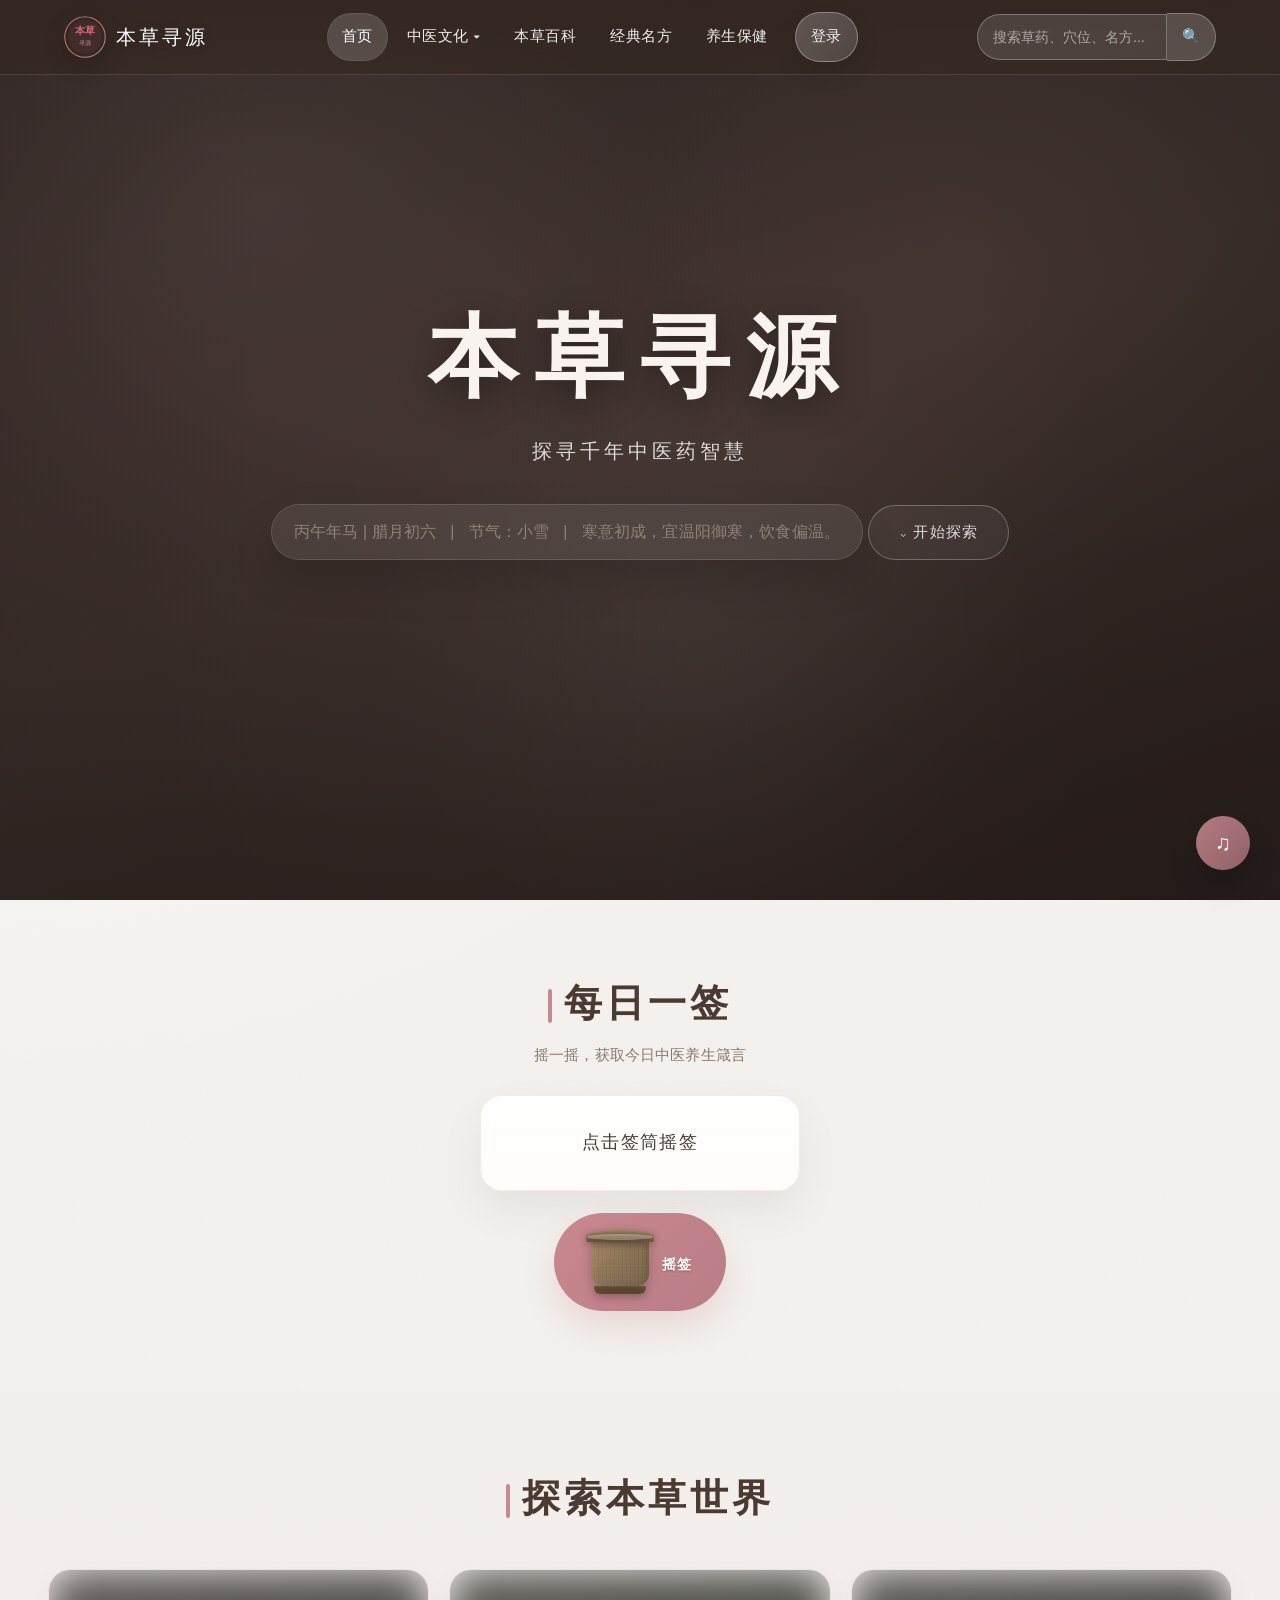
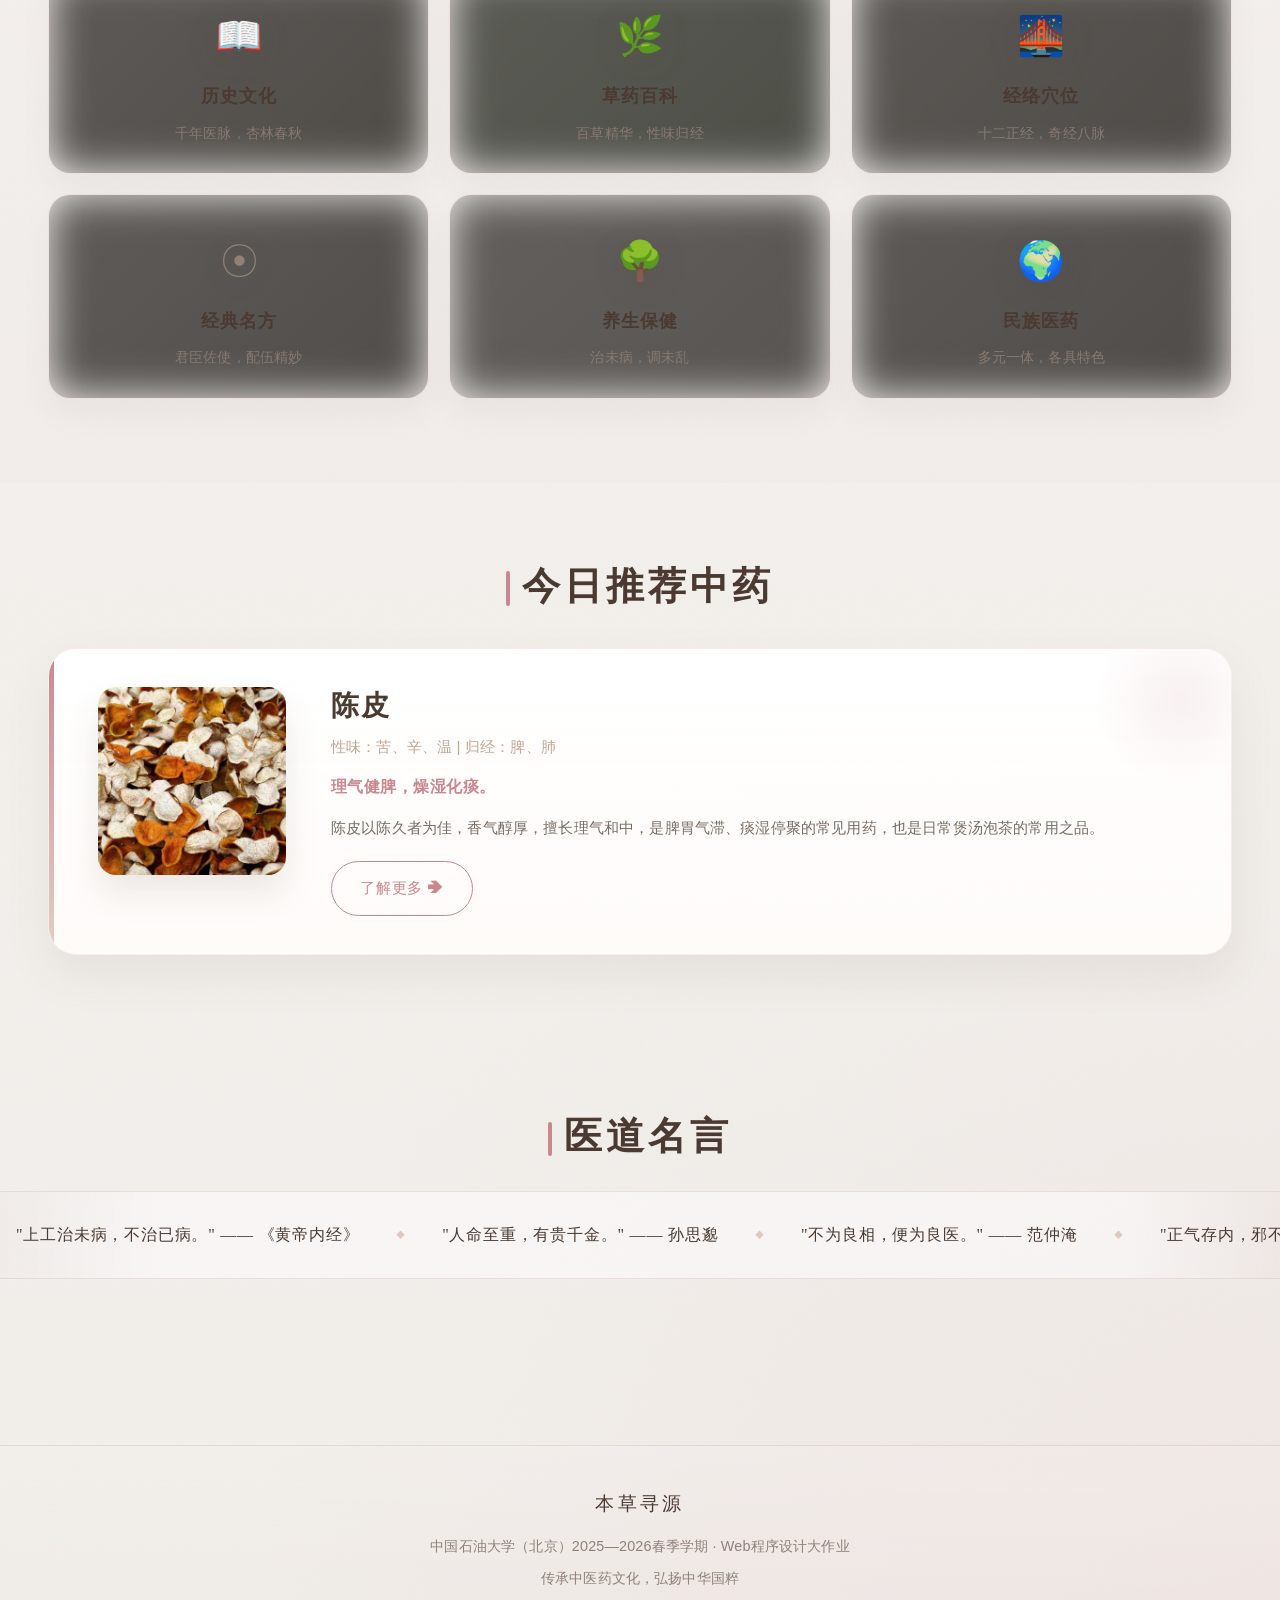
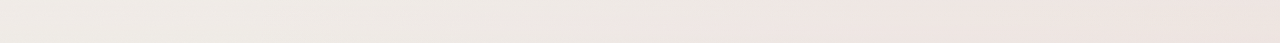
==== commit b81f8d7d: "refactor: optimize quotes marquee and category card backgrounds **医道名言滚动优化** - 修复initMarquee()函数，移除双" ====
--- a/index.html
+++ b/index.html
@@ -106,32 +106,32 @@
     <div class="container">
       <h2 class="section-title">探索本草世界</h2>
       <div class="category-grid">
-        <a href="history.html" class="category-card">
+        <a href="history.html" class="category-card card-history">
           <span class="category-icon">&#128214;</span>
           <h3>历史文化</h3>
           <p>千年医脉，杏林春秋</p>
         </a>
-        <a href="herbs.html" class="category-card">
+        <a href="herbs.html" class="category-card card-herbs">
           <span class="category-icon">&#127807;</span>
           <h3>草药百科</h3>
           <p>百草精华，性味归经</p>
         </a>
-        <a href="meridian.html" class="category-card">
+        <a href="meridian.html" class="category-card card-meridian">
           <span class="category-icon">&#127753;</span>
           <h3>经络穴位</h3>
           <p>十二正经，奇经八脉</p>
         </a>
-        <a href="prescription.html" class="category-card">
+        <a href="prescription.html" class="category-card card-prescription">
           <span class="category-icon">&#9737;</span>
           <h3>经典名方</h3>
           <p>君臣佐使，配伍精妙</p>
         </a>
-        <a href="wellness.html" class="category-card">
+        <a href="wellness.html" class="category-card card-wellness">
           <span class="category-icon">&#127795;</span>
           <h3>养生保健</h3>
           <p>治未病，调未乱</p>
         </a>
-        <a href="ethnic.html" class="category-card">
+        <a href="ethnic.html" class="category-card card-ethnic">
           <span class="category-icon">&#127757;</span>
           <h3>民族医药</h3>
           <p>多元一体，各具特色</p>
--- a/css/index.css
+++ b/css/index.css
@@ -394,6 +394,9 @@
   gap: 12px;
   padding: 30px 20px 26px;
   background: linear-gradient(180deg, rgba(255, 255, 255, 0.95), rgba(255, 252, 249, 0.88));
+  background-size: cover;
+  background-position: center;
+  background-attachment: fixed;
   border: 1px solid rgba(201, 136, 143, 0.12);
   border-radius: 22px;
   transition: all 0.35s ease;
@@ -405,12 +408,34 @@
 .category-card::before {
   content: "";
   position: absolute;
-  inset: 0 0 auto;
-  height: 4px;
-  background: linear-gradient(90deg, var(--color-rose), rgba(201, 136, 143, 0.15));
-  transform: scaleX(0);
-  transform-origin: left;
-  transition: transform 0.35s;
+  inset: 0;
+  filter: blur(20px) brightness(0.3) saturate(0.4);
+  z-index: 0;
+  border-radius: 22px;
+}
+
+.card-history::before {
+  background: linear-gradient(135deg, rgba(212, 175, 155, 0.8), rgba(139, 111, 71, 0.8));
+}
+
+.card-herbs::before {
+  background: linear-gradient(135deg, rgba(178, 190, 126, 0.8), rgba(107, 134, 61, 0.8));
+}
+
+.card-meridian::before {
+  background: linear-gradient(135deg, rgba(200, 170, 140, 0.8), rgba(140, 110, 80, 0.8));
+}
+
+.card-prescription::before {
+  background: linear-gradient(135deg, rgba(210, 180, 160, 0.8), rgba(150, 120, 90, 0.8));
+}
+
+.card-wellness::before {
+  background: linear-gradient(135deg, rgba(220, 200, 180, 0.8), rgba(180, 150, 120, 0.8));
+}
+
+.card-ethnic::before {
+  background: linear-gradient(135deg, rgba(194, 174, 154, 0.8), rgba(144, 114, 84, 0.8));
 }
 
 .category-card::after {
@@ -423,10 +448,7 @@
   background: radial-gradient(circle, rgba(201, 136, 143, 0.12), transparent 68%);
   opacity: 0;
   transition: opacity 0.35s ease;
-}
-
-.category-card:hover::before {
-  transform: scaleX(1);
+  z-index: 2;
 }
 
 .category-card:hover::after {
@@ -441,6 +463,8 @@
 .category-icon {
   font-size: 2.4em;
   filter: drop-shadow(0 6px 16px rgba(74, 58, 50, 0.12));
+  position: relative;
+  z-index: 3;
 }
 
 .category-card h3 {
@@ -448,11 +472,15 @@
   font-size: 1.1em;
   color: var(--color-deep);
   letter-spacing: 0.06em;
+  position: relative;
+  z-index: 3;
 }
 
 .category-card p {
   font-size: 0.86em;
   color: #877971;
+  position: relative;
+  z-index: 3;
 }
 
 .featured-herb {
@@ -587,8 +615,13 @@
 .marquee-content {
   display: inline-block;
   white-space: nowrap;
-  animation: marqueeScroll 35s linear infinite;
+  animation: marqueeScroll 60s linear infinite;
   padding: 8px 0;
+}
+
+.marquee-content + .marquee-content {
+  animation: marqueeScroll 60s linear infinite;
+  animation-delay: 60s;
 }
 
 .marquee-content span {
@@ -607,7 +640,7 @@
 
 @keyframes marqueeScroll {
   0% { transform: translateX(0); }
-  100% { transform: translateX(-50%); }
+  100% { transform: translateX(-100%); }
 }
 
 .marquee-track:hover .marquee-content {
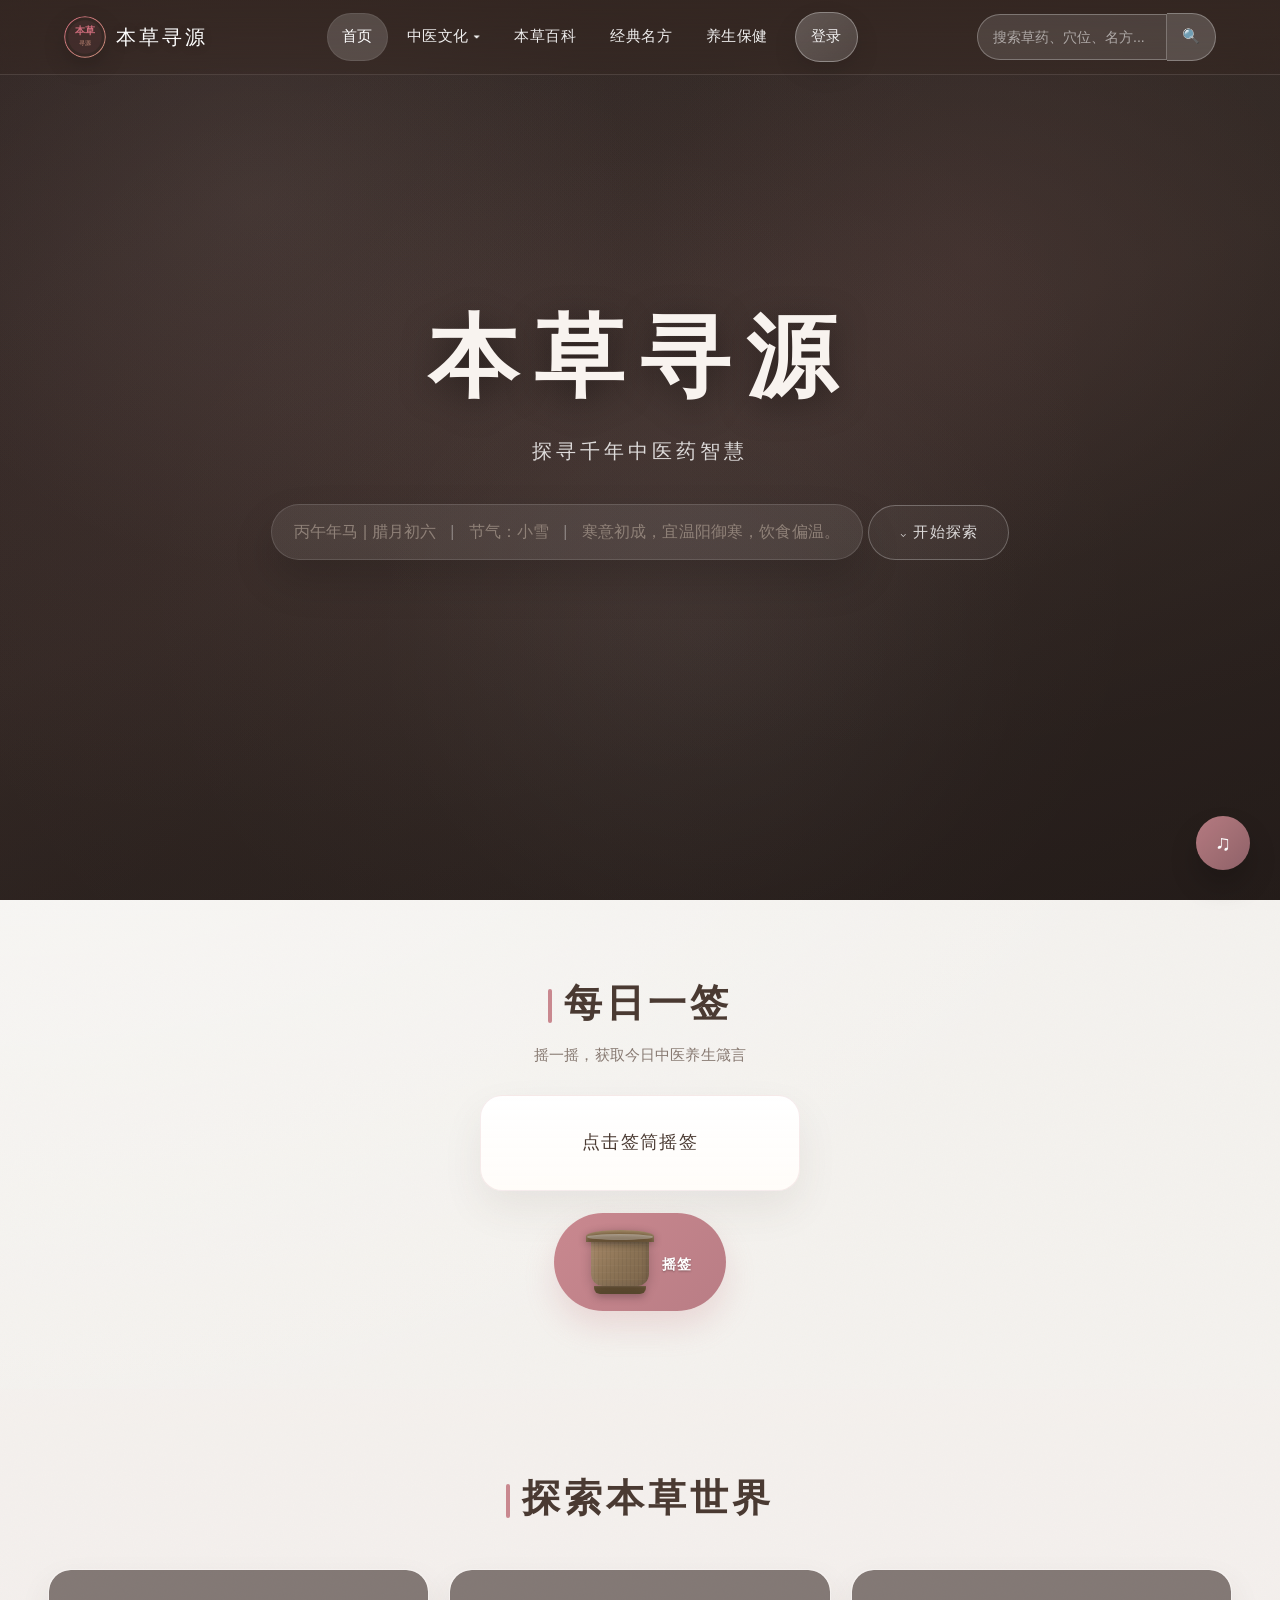
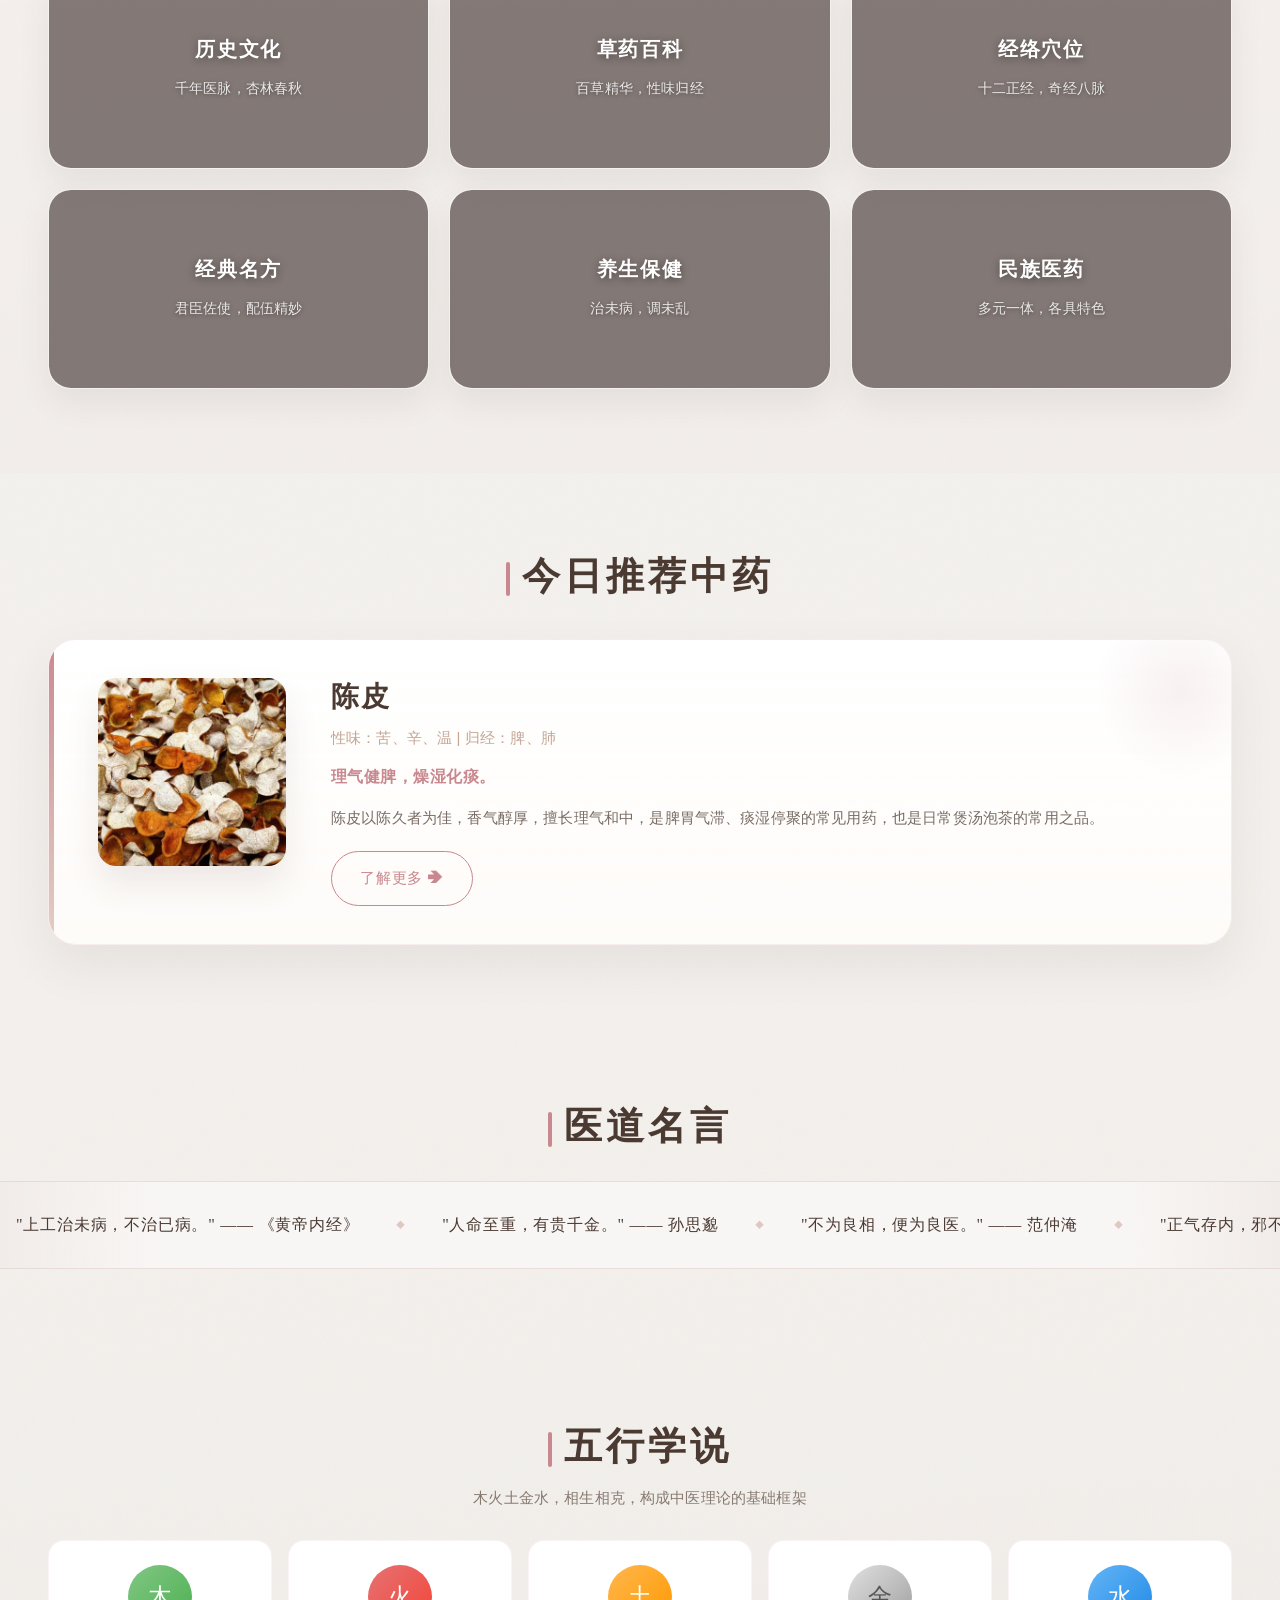
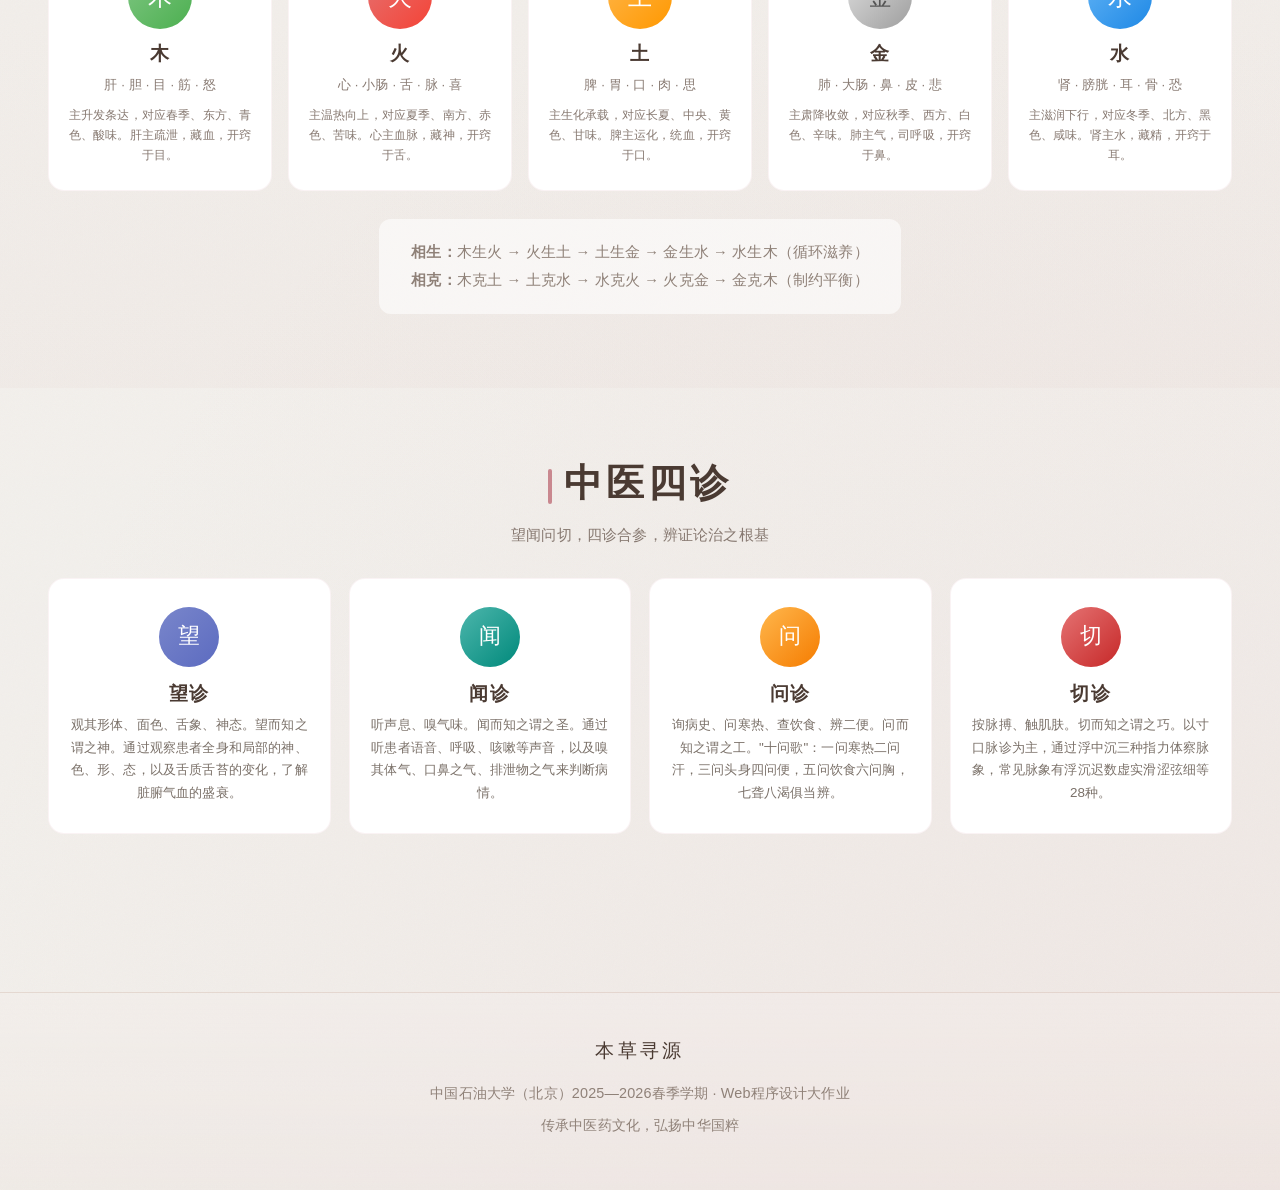
==== commit a362f0a1: "feat: major content expansion and UI polish across all pages Content additions: - herbs: expand from" ====
--- a/index.html
+++ b/index.html
@@ -107,32 +107,26 @@
       <h2 class="section-title">探索本草世界</h2>
       <div class="category-grid">
         <a href="history.html" class="category-card card-history">
-          <span class="category-icon">&#128214;</span>
           <h3>历史文化</h3>
           <p>千年医脉，杏林春秋</p>
         </a>
         <a href="herbs.html" class="category-card card-herbs">
-          <span class="category-icon">&#127807;</span>
           <h3>草药百科</h3>
           <p>百草精华，性味归经</p>
         </a>
         <a href="meridian.html" class="category-card card-meridian">
-          <span class="category-icon">&#127753;</span>
           <h3>经络穴位</h3>
           <p>十二正经，奇经八脉</p>
         </a>
         <a href="prescription.html" class="category-card card-prescription">
-          <span class="category-icon">&#9737;</span>
           <h3>经典名方</h3>
           <p>君臣佐使，配伍精妙</p>
         </a>
         <a href="wellness.html" class="category-card card-wellness">
-          <span class="category-icon">&#127795;</span>
           <h3>养生保健</h3>
           <p>治未病，调未乱</p>
         </a>
         <a href="ethnic.html" class="category-card card-ethnic">
-          <span class="category-icon">&#127757;</span>
           <h3>民族医药</h3>
           <p>多元一体，各具特色</p>
         </a>
@@ -191,6 +185,84 @@
   </section>
 
   <!-- ============================================================
+  五行学说展示
+  ============================================================ -->
+  <section class="wuxing-section">
+    <div class="container">
+      <h2 class="section-title">五行学说</h2>
+      <p class="section-desc">木火土金水，相生相克，构成中医理论的基础框架</p>
+      <div class="wuxing-grid">
+        <div class="wuxing-card wuxing-mu">
+          <div class="wuxing-icon">木</div>
+          <h3>木</h3>
+          <p>肝 · 胆 · 目 · 筋 · 怒</p>
+          <p class="wuxing-detail">主升发条达，对应春季、东方、青色、酸味。肝主疏泄，藏血，开窍于目。</p>
+        </div>
+        <div class="wuxing-card wuxing-huo">
+          <div class="wuxing-icon">火</div>
+          <h3>火</h3>
+          <p>心 · 小肠 · 舌 · 脉 · 喜</p>
+          <p class="wuxing-detail">主温热向上，对应夏季、南方、赤色、苦味。心主血脉，藏神，开窍于舌。</p>
+        </div>
+        <div class="wuxing-card wuxing-tu">
+          <div class="wuxing-icon">土</div>
+          <h3>土</h3>
+          <p>脾 · 胃 · 口 · 肉 · 思</p>
+          <p class="wuxing-detail">主生化承载，对应长夏、中央、黄色、甘味。脾主运化，统血，开窍于口。</p>
+        </div>
+        <div class="wuxing-card wuxing-jin">
+          <div class="wuxing-icon">金</div>
+          <h3>金</h3>
+          <p>肺 · 大肠 · 鼻 · 皮 · 悲</p>
+          <p class="wuxing-detail">主肃降收敛，对应秋季、西方、白色、辛味。肺主气，司呼吸，开窍于鼻。</p>
+        </div>
+        <div class="wuxing-card wuxing-shui">
+          <div class="wuxing-icon">水</div>
+          <h3>水</h3>
+          <p>肾 · 膀胱 · 耳 · 骨 · 恐</p>
+          <p class="wuxing-detail">主滋润下行，对应冬季、北方、黑色、咸味。肾主水，藏精，开窍于耳。</p>
+        </div>
+      </div>
+      <div class="wuxing-relation">
+        <p><strong>相生：</strong>木生火 → 火生土 → 土生金 → 金生水 → 水生木（循环滋养）</p>
+        <p><strong>相克：</strong>木克土 → 土克水 → 水克火 → 火克金 → 金克木（制约平衡）</p>
+      </div>
+    </div>
+  </section>
+
+  <!-- ============================================================
+  中医四诊展示
+  ============================================================ -->
+  <section class="sizhen-section">
+    <div class="container">
+      <h2 class="section-title">中医四诊</h2>
+      <p class="section-desc">望闻问切，四诊合参，辨证论治之根基</p>
+      <div class="sizhen-grid">
+        <div class="sizhen-card">
+          <div class="sizhen-icon sizhen-wang">望</div>
+          <h3>望诊</h3>
+          <p>观其形体、面色、舌象、神态。望而知之谓之神。通过观察患者全身和局部的神、色、形、态，以及舌质舌苔的变化，了解脏腑气血的盛衰。</p>
+        </div>
+        <div class="sizhen-card">
+          <div class="sizhen-icon sizhen-wen">闻</div>
+          <h3>闻诊</h3>
+          <p>听声息、嗅气味。闻而知之谓之圣。通过听患者语音、呼吸、咳嗽等声音，以及嗅其体气、口鼻之气、排泄物之气来判断病情。</p>
+        </div>
+        <div class="sizhen-card">
+          <div class="sizhen-icon sizhen-wen2">问</div>
+          <h3>问诊</h3>
+          <p>询病史、问寒热、查饮食、辨二便。问而知之谓之工。"十问歌"：一问寒热二问汗，三问头身四问便，五问饮食六问胸，七聋八渴俱当辨。</p>
+        </div>
+        <div class="sizhen-card">
+          <div class="sizhen-icon sizhen-qie">切</div>
+          <h3>切诊</h3>
+          <p>按脉搏、触肌肤。切而知之谓之巧。以寸口脉诊为主，通过浮中沉三种指力体察脉象，常见脉象有浮沉迟数虚实滑涩弦细等28种。</p>
+        </div>
+      </div>
+    </div>
+  </section>
+
+  <!-- ============================================================
   公共页脚
   ============================================================ -->
   <footer class="site-footer">
--- a/css/common.css
+++ b/css/common.css
@@ -273,7 +273,7 @@
 .has-sub > .submenu {
   display: none;
   position: absolute;
-  top: calc(100% + 10px);
+  top: 100%;
   left: 0;
   background: rgba(55, 35, 30, 0.94);
   backdrop-filter: blur(16px);
@@ -283,7 +283,7 @@
   overflow: hidden;
   box-shadow: 0 18px 36px rgba(0, 0, 0, 0.22);
   border: 1px solid rgba(255, 255, 255, 0.08);
-  padding: 6px;
+  padding: 10px 6px;
 }
 
 .has-sub:hover > .submenu,
--- a/css/index.css
+++ b/css/index.css
@@ -234,10 +234,11 @@
   border-radius: 999px;
   font-size: 1.02em;
   cursor: pointer;
-  transition: all 0.3s;
+  transition: background 0.3s, box-shadow 0.3s;
   letter-spacing: 0.08em;
   font-weight: 500;
   box-shadow: 0 16px 30px rgba(201, 136, 143, 0.24);
+  will-change: transform;
 }
 
 .fortune-btn:hover {
@@ -259,6 +260,9 @@
   width: 64px;
   height: 72px;
   position: relative;
+  will-change: transform;
+  backface-visibility: hidden;
+  -webkit-backface-visibility: hidden;
 }
 
 .cup-top {
@@ -348,28 +352,29 @@
 }
 
 .fortune-btn.shaking {
-  animation: cupSway 0.55s ease;
+  animation: cupSway 0.55s cubic-bezier(0.36, 0.07, 0.19, 0.97);
+  pointer-events: none;
 }
 
 .fortune-btn.shaking .divining-cup {
-  animation: cupWobble 0.55s ease;
+  animation: cupWobble 0.55s cubic-bezier(0.36, 0.07, 0.19, 0.97);
 }
 
 @keyframes cupSway {
-  0%, 100% { transform: rotate(0deg) scale(1); }
-  15% { transform: rotate(-8deg) scale(1.02); }
-  35% { transform: rotate(8deg) scale(1.02); }
-  55% { transform: rotate(-5deg) scale(1.01); }
-  75% { transform: rotate(5deg) scale(1.01); }
+  0%, 100% { transform: rotate(0deg) scale(1) translateZ(0); }
+  15% { transform: rotate(-8deg) scale(1.02) translateZ(0); }
+  35% { transform: rotate(8deg) scale(1.02) translateZ(0); }
+  55% { transform: rotate(-5deg) scale(1.01) translateZ(0); }
+  75% { transform: rotate(5deg) scale(1.01) translateZ(0); }
 }
 
 @keyframes cupWobble {
-  0%, 100% { transform: translateY(0) rotate(0deg); }
-  10% { transform: translateY(-3px) rotate(-2deg); }
-  25% { transform: translateY(2px) rotate(2deg); }
-  40% { transform: translateY(-2px) rotate(-1deg); }
-  60% { transform: translateY(1px) rotate(1deg); }
-  80% { transform: translateY(-1px) rotate(0deg); }
+  0%, 100% { transform: translateY(0) rotate(0deg) translateZ(0); }
+  10% { transform: translateY(-3px) rotate(-2deg) translateZ(0); }
+  25% { transform: translateY(2px) rotate(2deg) translateZ(0); }
+  40% { transform: translateY(-2px) rotate(-1deg) translateZ(0); }
+  60% { transform: translateY(1px) rotate(1deg) translateZ(0); }
+  80% { transform: translateY(-1px) rotate(0deg) translateZ(0); }
 }
 
 .categories {
@@ -391,96 +396,97 @@
   display: flex;
   flex-direction: column;
   align-items: center;
+  justify-content: center;
   gap: 12px;
-  padding: 30px 20px 26px;
-  background: linear-gradient(180deg, rgba(255, 255, 255, 0.95), rgba(255, 252, 249, 0.88));
+  padding: 48px 20px;
+  min-height: 200px;
   background-size: cover;
   background-position: center;
-  background-attachment: fixed;
-  border: 1px solid rgba(201, 136, 143, 0.12);
+  border: 1px solid rgba(255, 255, 255, 0.18);
   border-radius: 22px;
   transition: all 0.35s ease;
   position: relative;
   overflow: hidden;
-  box-shadow: 0 14px 32px rgba(74, 58, 50, 0.05);
-}
-
+  box-shadow: 0 14px 32px rgba(74, 58, 50, 0.08);
+  text-decoration: none;
+}
+
+/* 各卡片真实背景图片 */
+.card-history {
+  background-image: url("https://images.unsplash.com/photo-1648769170333-fd01106d8873?w=800&auto=format&fit=crop");
+}
+
+.card-herbs {
+  background-image: url("https://images.unsplash.com/photo-1492778297155-7be4c83960c7?w=800&auto=format&fit=crop");
+}
+
+.card-meridian {
+  background-image: url("https://images.unsplash.com/photo-1519823551278-64ac92734fb1?w=800&auto=format&fit=crop");
+}
+
+.card-prescription {
+  background-image: url("https://images.unsplash.com/photo-1586768835949-e593c97c8967?w=800&auto=format&fit=crop");
+}
+
+.card-wellness {
+  background-image: url("https://images.unsplash.com/photo-1511406850240-0ffe42effea8?w=800&auto=format&fit=crop");
+}
+
+.card-ethnic {
+  background-image: url("https://images.unsplash.com/photo-1513781050488-6dd358209a1b?w=800&auto=format&fit=crop");
+}
+
+/* 黑色半透明蒙板，突出文字 */
 .category-card::before {
   content: "";
   position: absolute;
   inset: 0;
-  filter: blur(20px) brightness(0.3) saturate(0.4);
-  z-index: 0;
+  background: rgba(30, 15, 10, 0.52);
+  z-index: 1;
   border-radius: 22px;
-}
-
-.card-history::before {
-  background: linear-gradient(135deg, rgba(212, 175, 155, 0.8), rgba(139, 111, 71, 0.8));
-}
-
-.card-herbs::before {
-  background: linear-gradient(135deg, rgba(178, 190, 126, 0.8), rgba(107, 134, 61, 0.8));
-}
-
-.card-meridian::before {
-  background: linear-gradient(135deg, rgba(200, 170, 140, 0.8), rgba(140, 110, 80, 0.8));
-}
-
-.card-prescription::before {
-  background: linear-gradient(135deg, rgba(210, 180, 160, 0.8), rgba(150, 120, 90, 0.8));
-}
-
-.card-wellness::before {
-  background: linear-gradient(135deg, rgba(220, 200, 180, 0.8), rgba(180, 150, 120, 0.8));
-}
-
-.card-ethnic::before {
-  background: linear-gradient(135deg, rgba(194, 174, 154, 0.8), rgba(144, 114, 84, 0.8));
+  transition: background 0.35s ease;
+}
+
+.category-card:hover::before {
+  background: rgba(20, 10, 5, 0.45);
 }
 
 .category-card::after {
   content: "";
   position: absolute;
-  inset: auto -30% -55% auto;
-  width: 140px;
-  height: 140px;
-  border-radius: 50%;
-  background: radial-gradient(circle, rgba(201, 136, 143, 0.12), transparent 68%);
-  opacity: 0;
-  transition: opacity 0.35s ease;
+  inset: 0;
+  border-radius: 22px;
+  border: 2px solid rgba(255, 255, 255, 0);
+  transition: border-color 0.35s ease;
   z-index: 2;
+  pointer-events: none;
 }
 
 .category-card:hover::after {
-  opacity: 1;
+  border-color: rgba(255, 255, 255, 0.35);
 }
 
 .category-card:hover {
   transform: translateY(-8px);
-  box-shadow: var(--shadow-soft);
-}
-
-.category-icon {
-  font-size: 2.4em;
-  filter: drop-shadow(0 6px 16px rgba(74, 58, 50, 0.12));
-  position: relative;
-  z-index: 3;
+  box-shadow: 0 24px 48px rgba(30, 15, 10, 0.22);
 }
 
 .category-card h3 {
   font-family: var(--font-title);
-  font-size: 1.1em;
-  color: var(--color-deep);
-  letter-spacing: 0.06em;
+  font-size: 1.25em;
+  color: #fff;
+  letter-spacing: 0.08em;
   position: relative;
   z-index: 3;
+  text-shadow: 0 2px 8px rgba(0, 0, 0, 0.4);
 }
 
 .category-card p {
-  font-size: 0.86em;
-  color: #877971;
+  font-size: 0.9em;
+  color: rgba(255, 255, 255, 0.85);
   position: relative;
   z-index: 3;
+  text-shadow: 0 1px 4px rgba(0, 0, 0, 0.4);
 }
 
 .featured-herb {
@@ -647,10 +653,73 @@
   animation-play-state: paused;
 }
 
+/* === 五行学说 === */
+.wuxing-section {
+  padding: 74px 0;
+  text-align: center;
+  background: linear-gradient(180deg, rgba(255,255,255,0), rgba(222,200,196,0.12));
+}
+
+.wuxing-grid {
+  display: grid;
+  grid-template-columns: repeat(5, minmax(0, 1fr));
+  gap: 16px;
+  margin-top: 28px;
+}
+
+.wuxing-card {
+  background: #fff;
+  border-radius: 16px;
+  padding: 24px 14px;
+  border: 1px solid rgba(201,136,143,0.1);
+  transition: all 0.3s;
+}
+
+.wuxing-card:hover { transform: translateY(-6px); box-shadow: 0 14px 28px rgba(0,0,0,0.08); }
+
+.wuxing-icon {
+  width: 64px; height: 64px; border-radius: 50%;
+  display: flex; align-items: center; justify-content: center;
+  margin: 0 auto 12px;
+  font-family: var(--font-title); font-size: 1.5em; color: #fff;
+}
+
+.wuxing-mu .wuxing-icon { background: linear-gradient(135deg, #81C784, #4CAF50); }
+.wuxing-huo .wuxing-icon { background: linear-gradient(135deg, #E57373, #F44336); }
+.wuxing-tu .wuxing-icon { background: linear-gradient(135deg, #FFB74D, #FF9800); }
+.wuxing-jin .wuxing-icon { background: linear-gradient(135deg, #E0E0E0, #9E9E9E); color: #555; }
+.wuxing-shui .wuxing-icon { background: linear-gradient(135deg, #64B5F6, #1E88E5); }
+
+.wuxing-card h3 { font-family: var(--font-title); color: var(--color-deep); margin: 6px 0; }
+.wuxing-card p { font-size: 0.82em; color: #877971; }
+.wuxing-detail { margin-top: 8px; line-height: 1.6; font-size: 0.78em !important; }
+
+.wuxing-relation {
+  margin-top: 28px; padding: 20px 32px;
+  background: rgba(255,255,255,0.6); border-radius: 12px;
+  display: inline-block; text-align: left;
+  color: #7a7068; font-size: 0.92em; line-height: 1.8;
+}
+
+/* === 中医四诊 === */
+.sizhen-section { padding: 70px 0; text-align: center; }
+.sizhen-grid { display: grid; grid-template-columns: repeat(4, minmax(0, 1fr)); gap: 18px; margin-top: 28px; }
+.sizhen-card { background: #fff; border-radius: 16px; padding: 28px 18px; border: 1px solid rgba(201,136,143,0.1); transition: all 0.3s; }
+.sizhen-card:hover { transform: translateY(-6px); box-shadow: 0 14px 28px rgba(0,0,0,0.08); }
+.sizhen-icon { width: 60px; height: 60px; border-radius: 50%; display: flex; align-items: center; justify-content: center; margin: 0 auto 14px; font-family: var(--font-title); font-size: 1.4em; color: #fff; }
+.sizhen-wang { background: linear-gradient(135deg, #7986CB, #5C6BC0); }
+.sizhen-wen { background: linear-gradient(135deg, #4DB6AC, #00897B); }
+.sizhen-wen2 { background: linear-gradient(135deg, #FFB74D, #F57C00); }
+.sizhen-qie { background: linear-gradient(135deg, #E57373, #C62828); }
+.sizhen-card h3 { font-family: var(--font-title); color: var(--color-deep); margin-bottom: 8px; }
+.sizhen-card p { font-size: 0.84em; color: #7a7068; line-height: 1.7; }
+
 @media (max-width: 1100px) {
   .category-grid {
     grid-template-columns: repeat(3, minmax(0, 1fr));
   }
+  .wuxing-grid { grid-template-columns: repeat(3, minmax(0, 1fr)); }
+  .sizhen-grid { grid-template-columns: repeat(2, minmax(0, 1fr)); }
 }
 
 @media (max-width: 768px) {
@@ -681,7 +750,8 @@
   }
 
   .category-card {
-    padding: 22px 16px;
+    padding: 36px 16px;
+    min-height: 180px;
   }
 
   .featured-card {
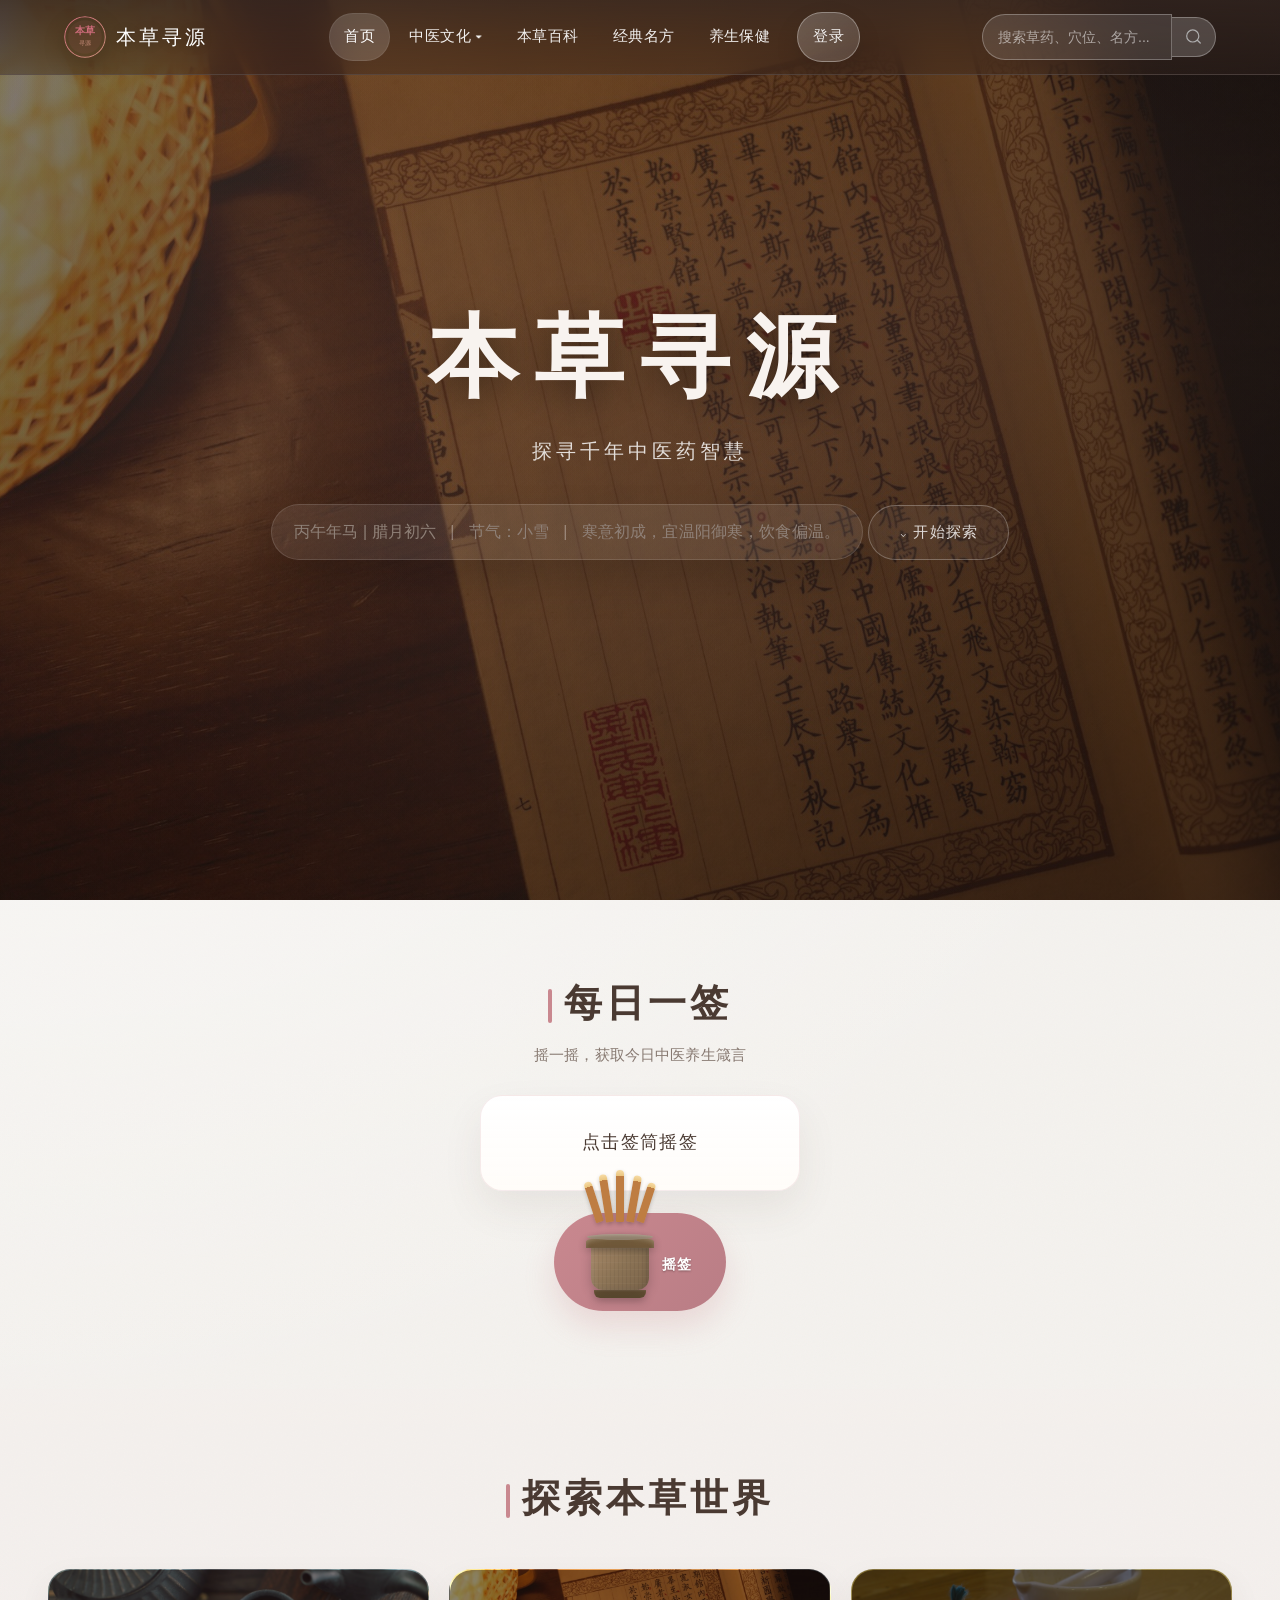
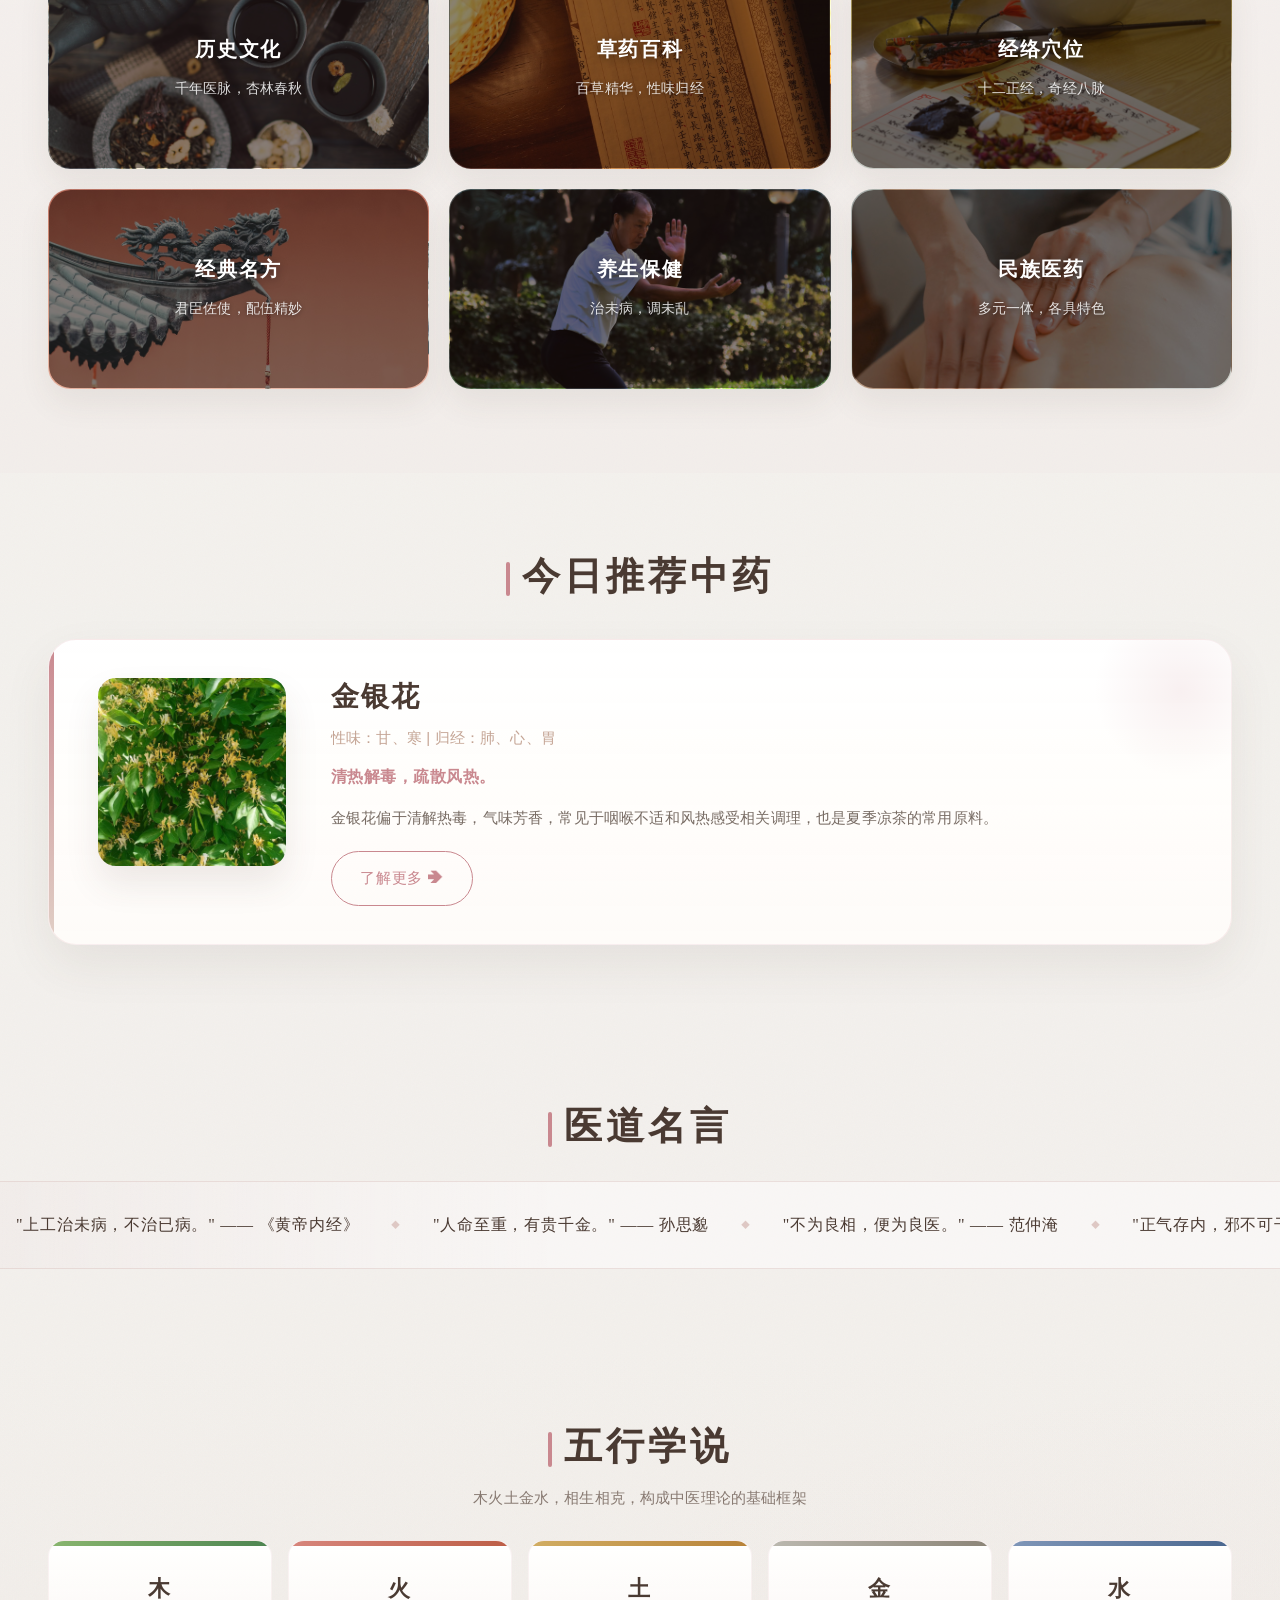
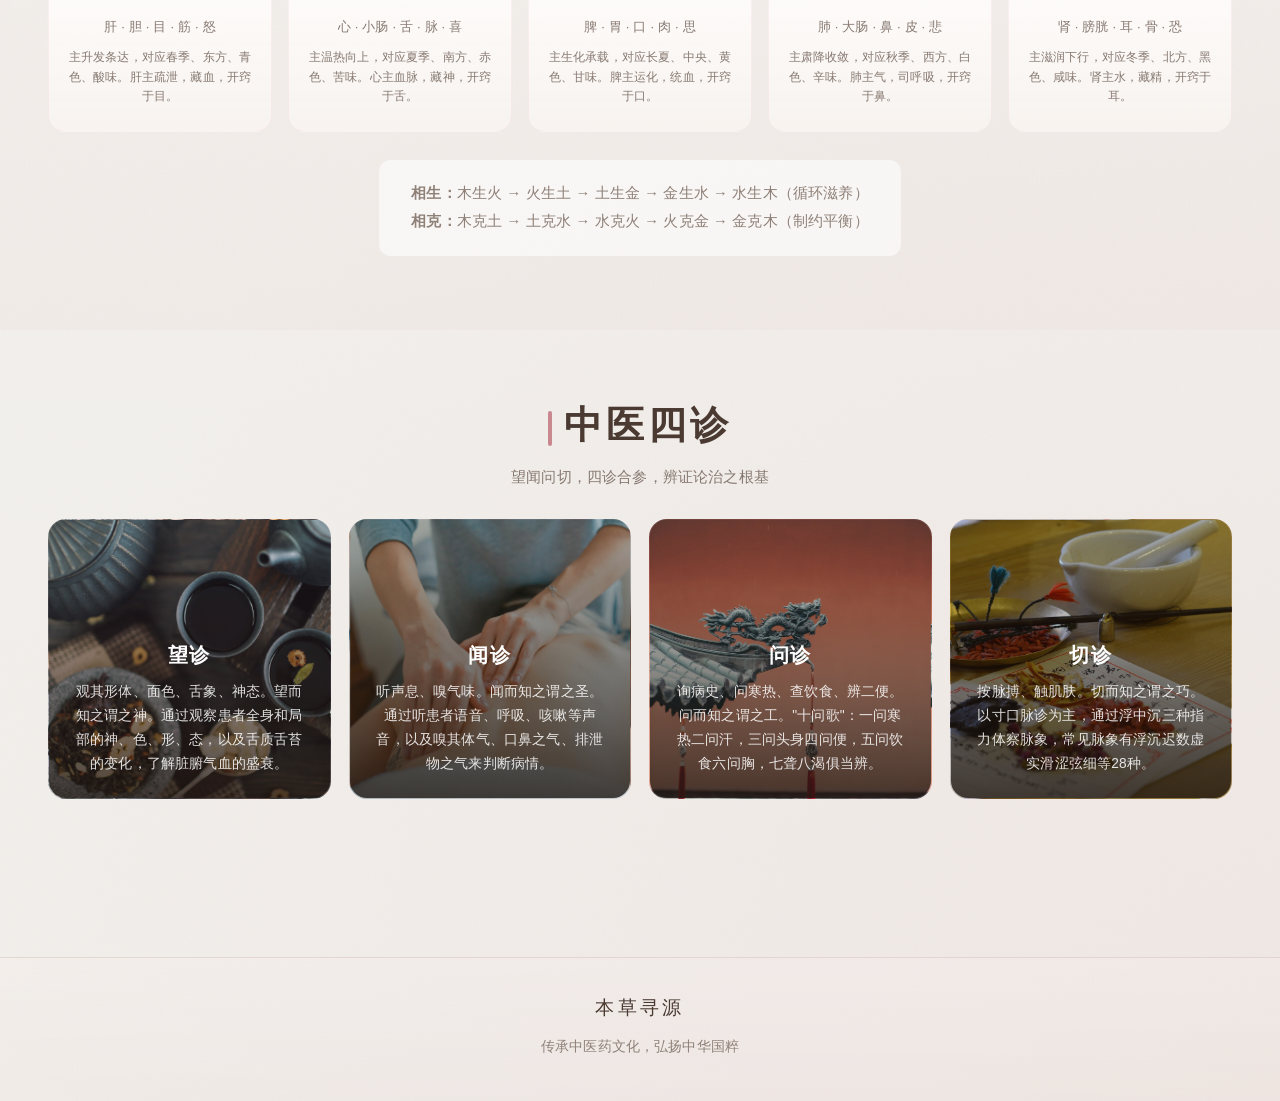
==== commit e7847bae: "feat: add real images and visual polish across all pages Images added: - 8 doctor portrait photos re" ====
--- a/index.html
+++ b/index.html
@@ -42,7 +42,7 @@
       <!-- 全站搜索框 -->
       <div class="nav-search">
         <input type="text" id="search-input" placeholder="搜索草药、穴位、名方...">
-        <button id="search-btn">&#128269;</button>
+        <button id="search-btn" aria-label="搜索"></button>
       </div>
     </div>
   </header>
@@ -82,6 +82,13 @@
         <button class="fortune-btn" id="fortune-btn" title="摇签">
           <!-- 签筒外观 -->
           <div class="divining-cup">
+            <div class="fortune-stick-group" aria-hidden="true">
+              <span class="fortune-stick stick-1"></span>
+              <span class="fortune-stick stick-2"></span>
+              <span class="fortune-stick stick-3"></span>
+              <span class="fortune-stick stick-4"></span>
+              <span class="fortune-stick stick-5"></span>
+            </div>
             <!-- 签筒顶部 -->
             <div class="cup-top"></div>
             <!-- 签筒主体 -->
@@ -154,7 +161,7 @@
             在中国应用已有数千年的历史，《神农本草经》将其列为上品。现代药理研究表明，
             人参含有多种人参皂苷，具有抗疲劳、增强免疫力、改善心血管功能等多重功效。
           </p>
-          <a href="herbs.html?search=人参" class="btn btn-outline">了解更多 &#10132;</a>
+          <a href="herbs.html?search=人参" class="btn btn-outline" id="featured-link">了解更多 &#10132;</a>
         </div>
       </div>
     </div>
@@ -193,31 +200,26 @@
       <p class="section-desc">木火土金水，相生相克，构成中医理论的基础框架</p>
       <div class="wuxing-grid">
         <div class="wuxing-card wuxing-mu">
-          <div class="wuxing-icon">木</div>
           <h3>木</h3>
           <p>肝 · 胆 · 目 · 筋 · 怒</p>
           <p class="wuxing-detail">主升发条达，对应春季、东方、青色、酸味。肝主疏泄，藏血，开窍于目。</p>
         </div>
         <div class="wuxing-card wuxing-huo">
-          <div class="wuxing-icon">火</div>
           <h3>火</h3>
           <p>心 · 小肠 · 舌 · 脉 · 喜</p>
           <p class="wuxing-detail">主温热向上，对应夏季、南方、赤色、苦味。心主血脉，藏神，开窍于舌。</p>
         </div>
         <div class="wuxing-card wuxing-tu">
-          <div class="wuxing-icon">土</div>
           <h3>土</h3>
           <p>脾 · 胃 · 口 · 肉 · 思</p>
           <p class="wuxing-detail">主生化承载，对应长夏、中央、黄色、甘味。脾主运化，统血，开窍于口。</p>
         </div>
         <div class="wuxing-card wuxing-jin">
-          <div class="wuxing-icon">金</div>
           <h3>金</h3>
           <p>肺 · 大肠 · 鼻 · 皮 · 悲</p>
           <p class="wuxing-detail">主肃降收敛，对应秋季、西方、白色、辛味。肺主气，司呼吸，开窍于鼻。</p>
         </div>
         <div class="wuxing-card wuxing-shui">
-          <div class="wuxing-icon">水</div>
           <h3>水</h3>
           <p>肾 · 膀胱 · 耳 · 骨 · 恐</p>
           <p class="wuxing-detail">主滋润下行，对应冬季、北方、黑色、咸味。肾主水，藏精，开窍于耳。</p>
@@ -238,23 +240,19 @@
       <h2 class="section-title">中医四诊</h2>
       <p class="section-desc">望闻问切，四诊合参，辨证论治之根基</p>
       <div class="sizhen-grid">
-        <div class="sizhen-card">
-          <div class="sizhen-icon sizhen-wang">望</div>
+        <div class="sizhen-card sizhen-card-wang">
           <h3>望诊</h3>
           <p>观其形体、面色、舌象、神态。望而知之谓之神。通过观察患者全身和局部的神、色、形、态，以及舌质舌苔的变化，了解脏腑气血的盛衰。</p>
         </div>
-        <div class="sizhen-card">
-          <div class="sizhen-icon sizhen-wen">闻</div>
+        <div class="sizhen-card sizhen-card-wen">
           <h3>闻诊</h3>
           <p>听声息、嗅气味。闻而知之谓之圣。通过听患者语音、呼吸、咳嗽等声音，以及嗅其体气、口鼻之气、排泄物之气来判断病情。</p>
         </div>
-        <div class="sizhen-card">
-          <div class="sizhen-icon sizhen-wen2">问</div>
+        <div class="sizhen-card sizhen-card-wen2">
           <h3>问诊</h3>
           <p>询病史、问寒热、查饮食、辨二便。问而知之谓之工。"十问歌"：一问寒热二问汗，三问头身四问便，五问饮食六问胸，七聋八渴俱当辨。</p>
         </div>
-        <div class="sizhen-card">
-          <div class="sizhen-icon sizhen-qie">切</div>
+        <div class="sizhen-card sizhen-card-qie">
           <h3>切诊</h3>
           <p>按脉搏、触肌肤。切而知之谓之巧。以寸口脉诊为主，通过浮中沉三种指力体察脉象，常见脉象有浮沉迟数虚实滑涩弦细等28种。</p>
         </div>
@@ -267,7 +265,6 @@
   ============================================================ -->
   <footer class="site-footer">
     <div class="footer-brand">本草寻源</div>
-    <p class="footer-info">中国石油大学（北京）2025—2026春季学期 · Web程序设计大作业</p>
     <p class="footer-info">传承中医药文化，弘扬中华国粹</p>
   </footer>
 
@@ -275,7 +272,7 @@
   悬浮古乐播放器（右下角固定）
   ============================================================ -->
   <div id="music-player">
-    <audio id="bgm" src="music/guqin-bg.mp3" loop preload="none"></audio>
+    <audio id="bgm" loop preload="none"></audio>
     <div id="jade-icon" class="paused" title="点击播放/暂停背景音乐">&#9835;</div>
   </div>
 
--- a/css/common.css
+++ b/css/common.css
@@ -335,14 +335,19 @@
 }
 
 .nav-search button {
-  padding: 9px 15px;
+  width: 44px;
+  height: 40px;
+  padding: 0;
   border: 1px solid rgba(255, 255, 255, 0.28);
   border-left: none;
   border-radius: 0 999px 999px 0;
   background: rgba(255, 255, 255, 0.18);
-  color: #fff;
   cursor: pointer;
-  font-size: 0.9em;
+  font-size: 0;
+  background-image: url("../images/icons/search.svg");
+  background-repeat: no-repeat;
+  background-position: center;
+  background-size: 17px 17px;
   transition: background 0.3s, transform 0.3s;
 }
 
@@ -410,6 +415,10 @@
   cursor: pointer;
 }
 
+#music-player.is-disabled {
+  display: none;
+}
+
 #jade-icon {
   width: 54px;
   height: 54px;
@@ -440,6 +449,12 @@
   animation: none;
 }
 
+#jade-icon.is-disabled {
+  cursor: not-allowed;
+  opacity: 0.45;
+  transform: none;
+}
+
 @keyframes jadeSpin {
   from { transform: rotate(0deg); }
   to { transform: rotate(360deg); }
@@ -450,7 +465,7 @@
     linear-gradient(180deg, rgba(255, 255, 255, 0.24), rgba(255, 255, 255, 0.08)),
     rgba(222, 200, 196, 0.15);
   border-top: 1px solid rgba(196, 164, 148, 0.26);
-  padding: 40px 20px 46px;
+  padding: 32px 20px 36px;
   text-align: center;
   margin-top: var(--spacing-section);
 }
@@ -460,7 +475,7 @@
   font-size: 1.2em;
   color: var(--color-deep);
   letter-spacing: 0.18em;
-  margin-bottom: 10px;
+  margin-bottom: 6px;
 }
 
 .site-footer .footer-info {
@@ -651,6 +666,34 @@
   transform: scale(1.03);
 }
 
+.banner-history .banner-bg {
+  background-image: url("../images/banner/history-banner.jpg");
+}
+
+.banner-herbs .banner-bg {
+  background-image: url("../images/banner/herbs-banner.jpg");
+}
+
+.banner-meridian .banner-bg {
+  background-image: url("../images/banner/meridian-banner.jpg");
+}
+
+.banner-prescription .banner-bg {
+  background-image: url("../images/banner/prescription-banner.jpg");
+}
+
+.banner-wellness .banner-bg {
+  background-image: url("../images/banner/wellness-banner.jpg");
+}
+
+.banner-ethnic .banner-bg {
+  background-image: url("../images/banner/ethnic-banner.jpg");
+}
+
+.banner-about .banner-bg {
+  background-image: url("../images/banner/home-hero.jpg");
+}
+
 .banner-content {
   position: relative;
   z-index: 2;
--- a/css/index.css
+++ b/css/index.css
@@ -17,11 +17,12 @@
   position: absolute;
   inset: 0;
   background:
-    radial-gradient(circle at 20% 22%, rgba(214, 189, 180, 0.14), transparent 30%),
-    radial-gradient(circle at 76% 28%, rgba(201, 136, 143, 0.12), transparent 28%),
-    radial-gradient(circle at 55% 70%, rgba(255, 255, 255, 0.06), transparent 35%),
-    linear-gradient(160deg, #312a27 0%, #3c332f 22%, #433732 50%, #2d2522 100%);
+    linear-gradient(125deg, rgba(34, 22, 18, 0.3), rgba(34, 22, 18, 0.68)),
+    radial-gradient(circle at 18% 18%, rgba(214, 189, 180, 0.18), transparent 28%),
+    radial-gradient(circle at 78% 28%, rgba(201, 136, 143, 0.14), transparent 30%),
+    url("../images/banner/home-hero.jpg") center 35% / cover no-repeat;
   z-index: 0;
+  transform: scale(1.04);
 }
 
 .hero-ink-bg::before {
@@ -248,8 +249,50 @@
 }
 
 .fortune-stick {
-  font-size: 1.3em;
-  display: inline-block;
+  position: absolute;
+  bottom: 44px;
+  width: 8px;
+  border-radius: 8px 8px 2px 2px;
+  background:
+    linear-gradient(180deg, #f7dca6 0%, #eac47d 12%, #be7d42 12%, #be7d42 100%);
+  box-shadow: 0 2px 4px rgba(0, 0, 0, 0.22);
+  transform-origin: bottom center;
+  transition: transform 0.28s ease;
+  z-index: 1;
+}
+
+.fortune-stick-group {
+  position: absolute;
+  top: -4px;
+  left: 50%;
+  width: 56px;
+  height: 44px;
+  transform: translateX(-50%);
+}
+
+.stick-1 { left: 4px; height: 42px; transform: rotate(-18deg); }
+.stick-2 { left: 14px; height: 48px; transform: rotate(-9deg); }
+.stick-3 { left: 24px; height: 52px; transform: rotate(0deg); }
+.stick-4 { left: 34px; height: 47px; transform: rotate(10deg); }
+.stick-5 { left: 44px; height: 41px; transform: rotate(18deg); }
+
+.fortune-btn:hover .stick-1,
+.fortune-btn.shaking .stick-1 { transform: rotate(-24deg) translateY(-4px); }
+
+.fortune-btn:hover .stick-2,
+.fortune-btn.shaking .stick-2 { transform: rotate(-13deg) translateY(-7px); }
+
+.fortune-btn:hover .stick-3,
+.fortune-btn.shaking .stick-3 { transform: rotate(-2deg) translateY(-9px); }
+
+.fortune-btn:hover .stick-4,
+.fortune-btn.shaking .stick-4 { transform: rotate(14deg) translateY(-6px); }
+
+.fortune-btn:hover .stick-5,
+.fortune-btn.shaking .stick-5 { transform: rotate(22deg) translateY(-3px); }
+
+.fortune-btn.shaking .fortune-stick {
+  animation: stickRattle 0.18s linear infinite alternate;
 }
 
 .divining-cup {
@@ -260,6 +303,7 @@
   width: 64px;
   height: 72px;
   position: relative;
+  padding-top: 10px;
   will-change: transform;
   backface-visibility: hidden;
   -webkit-backface-visibility: hidden;
@@ -413,27 +457,27 @@
 
 /* 各卡片真实背景图片 */
 .card-history {
-  background-image: url("https://images.unsplash.com/photo-1648769170333-fd01106d8873?w=800&auto=format&fit=crop");
+  background-image: url("../images/banner/history-banner.jpg");
 }
 
 .card-herbs {
-  background-image: url("https://images.unsplash.com/photo-1492778297155-7be4c83960c7?w=800&auto=format&fit=crop");
+  background-image: url("../images/banner/herbs-banner.jpg");
 }
 
 .card-meridian {
-  background-image: url("https://images.unsplash.com/photo-1519823551278-64ac92734fb1?w=800&auto=format&fit=crop");
+  background-image: url("../images/banner/meridian-banner.jpg");
 }
 
 .card-prescription {
-  background-image: url("https://images.unsplash.com/photo-1586768835949-e593c97c8967?w=800&auto=format&fit=crop");
+  background-image: url("../images/banner/prescription-banner.jpg");
 }
 
 .card-wellness {
-  background-image: url("https://images.unsplash.com/photo-1511406850240-0ffe42effea8?w=800&auto=format&fit=crop");
+  background-image: url("../images/banner/wellness-banner.jpg");
 }
 
 .card-ethnic {
-  background-image: url("https://images.unsplash.com/photo-1513781050488-6dd358209a1b?w=800&auto=format&fit=crop");
+  background-image: url("../images/banner/ethnic-banner.jpg");
 }
 
 /* 黑色半透明蒙板，突出文字 */
@@ -607,7 +651,10 @@
 }
 
 .marquee-track {
-  width: 100%;
+  display: flex;
+  align-items: center;
+  width: max-content;
+  min-width: 100%;
   overflow: hidden;
   padding: 20px 0;
   margin-top: 18px;
@@ -619,15 +666,16 @@
 }
 
 .marquee-content {
-  display: inline-block;
+  display: inline-flex;
+  align-items: center;
+  flex: 0 0 auto;
   white-space: nowrap;
-  animation: marqueeScroll 60s linear infinite;
+  animation: marqueeScroll 34s linear infinite;
   padding: 8px 0;
 }
 
 .marquee-content + .marquee-content {
-  animation: marqueeScroll 60s linear infinite;
-  animation-delay: 60s;
+  margin-left: 12px;
 }
 
 .marquee-content span {
@@ -668,29 +716,33 @@
 }
 
 .wuxing-card {
-  background: #fff;
+  background:
+    linear-gradient(180deg, rgba(255, 255, 255, 0.96), rgba(248, 243, 239, 0.92));
   border-radius: 16px;
-  padding: 24px 14px;
+  padding: 28px 18px 24px;
   border: 1px solid rgba(201,136,143,0.1);
   transition: all 0.3s;
+  position: relative;
+  overflow: hidden;
 }
 
 .wuxing-card:hover { transform: translateY(-6px); box-shadow: 0 14px 28px rgba(0,0,0,0.08); }
 
-.wuxing-icon {
-  width: 64px; height: 64px; border-radius: 50%;
-  display: flex; align-items: center; justify-content: center;
-  margin: 0 auto 12px;
-  font-family: var(--font-title); font-size: 1.5em; color: #fff;
-}
-
-.wuxing-mu .wuxing-icon { background: linear-gradient(135deg, #81C784, #4CAF50); }
-.wuxing-huo .wuxing-icon { background: linear-gradient(135deg, #E57373, #F44336); }
-.wuxing-tu .wuxing-icon { background: linear-gradient(135deg, #FFB74D, #FF9800); }
-.wuxing-jin .wuxing-icon { background: linear-gradient(135deg, #E0E0E0, #9E9E9E); color: #555; }
-.wuxing-shui .wuxing-icon { background: linear-gradient(135deg, #64B5F6, #1E88E5); }
-
-.wuxing-card h3 { font-family: var(--font-title); color: var(--color-deep); margin: 6px 0; }
+.wuxing-card::before {
+  content: "";
+  position: absolute;
+  inset: 0 auto auto 0;
+  width: 100%;
+  height: 5px;
+}
+
+.wuxing-mu::before { background: linear-gradient(90deg, #89b56e, #4d8451); }
+.wuxing-huo::before { background: linear-gradient(90deg, #d7857c, #bc5d46); }
+.wuxing-tu::before { background: linear-gradient(90deg, #d1ad63, #b78239); }
+.wuxing-jin::before { background: linear-gradient(90deg, #bbb8af, #8b8477); }
+.wuxing-shui::before { background: linear-gradient(90deg, #7f96b8, #4a678f); }
+
+.wuxing-card h3 { font-family: var(--font-title); color: var(--color-deep); margin: 6px 0 10px; font-size: 1.35em; }
 .wuxing-card p { font-size: 0.82em; color: #877971; }
 .wuxing-detail { margin-top: 8px; line-height: 1.6; font-size: 0.78em !important; }
 
@@ -704,15 +756,59 @@
 /* === 中医四诊 === */
 .sizhen-section { padding: 70px 0; text-align: center; }
 .sizhen-grid { display: grid; grid-template-columns: repeat(4, minmax(0, 1fr)); gap: 18px; margin-top: 28px; }
-.sizhen-card { background: #fff; border-radius: 16px; padding: 28px 18px; border: 1px solid rgba(201,136,143,0.1); transition: all 0.3s; }
+.sizhen-card {
+  background: #fff;
+  border-radius: 18px;
+  min-height: 280px;
+  padding: 22px;
+  border: 1px solid rgba(201,136,143,0.1);
+  transition: all 0.3s;
+  position: relative;
+  overflow: hidden;
+  display: flex;
+  flex-direction: column;
+  justify-content: flex-end;
+  background-size: cover;
+  background-position: center;
+}
 .sizhen-card:hover { transform: translateY(-6px); box-shadow: 0 14px 28px rgba(0,0,0,0.08); }
-.sizhen-icon { width: 60px; height: 60px; border-radius: 50%; display: flex; align-items: center; justify-content: center; margin: 0 auto 14px; font-family: var(--font-title); font-size: 1.4em; color: #fff; }
-.sizhen-wang { background: linear-gradient(135deg, #7986CB, #5C6BC0); }
-.sizhen-wen { background: linear-gradient(135deg, #4DB6AC, #00897B); }
-.sizhen-wen2 { background: linear-gradient(135deg, #FFB74D, #F57C00); }
-.sizhen-qie { background: linear-gradient(135deg, #E57373, #C62828); }
-.sizhen-card h3 { font-family: var(--font-title); color: var(--color-deep); margin-bottom: 8px; }
-.sizhen-card p { font-size: 0.84em; color: #7a7068; line-height: 1.7; }
+.sizhen-card::before {
+  content: "";
+  position: absolute;
+  inset: 0;
+  background: linear-gradient(180deg, rgba(28, 18, 12, 0.08), rgba(28, 18, 12, 0.78));
+  z-index: 0;
+}
+
+.sizhen-card-wang { background-image: url("../images/homepage/sizhen-wang.jpg"); }
+.sizhen-card-wen { background-image: url("../images/homepage/sizhen-wen.jpg"); }
+.sizhen-card-wen2 { background-image: url("../images/homepage/sizhen-wen2.jpg"); }
+.sizhen-card-qie { background-image: url("../images/homepage/sizhen-qie.jpg"); }
+
+.sizhen-card h3,
+.sizhen-card p {
+  position: relative;
+  z-index: 1;
+}
+
+.sizhen-card h3 {
+  font-family: var(--font-title);
+  color: #fff;
+  margin-bottom: 10px;
+  font-size: 1.28em;
+  letter-spacing: 0.08em;
+}
+
+.sizhen-card p {
+  font-size: 0.86em;
+  color: rgba(255, 255, 255, 0.86);
+  line-height: 1.75;
+}
+
+@keyframes stickRattle {
+  from { margin-bottom: 0; }
+  to { margin-bottom: 2px; }
+}
 
 @media (max-width: 1100px) {
   .category-grid {
@@ -820,4 +916,8 @@
     padding: 10px 24px;
     font-size: 0.95em;
   }
-}
+
+  .sizhen-card {
+    min-height: 240px;
+  }
+}
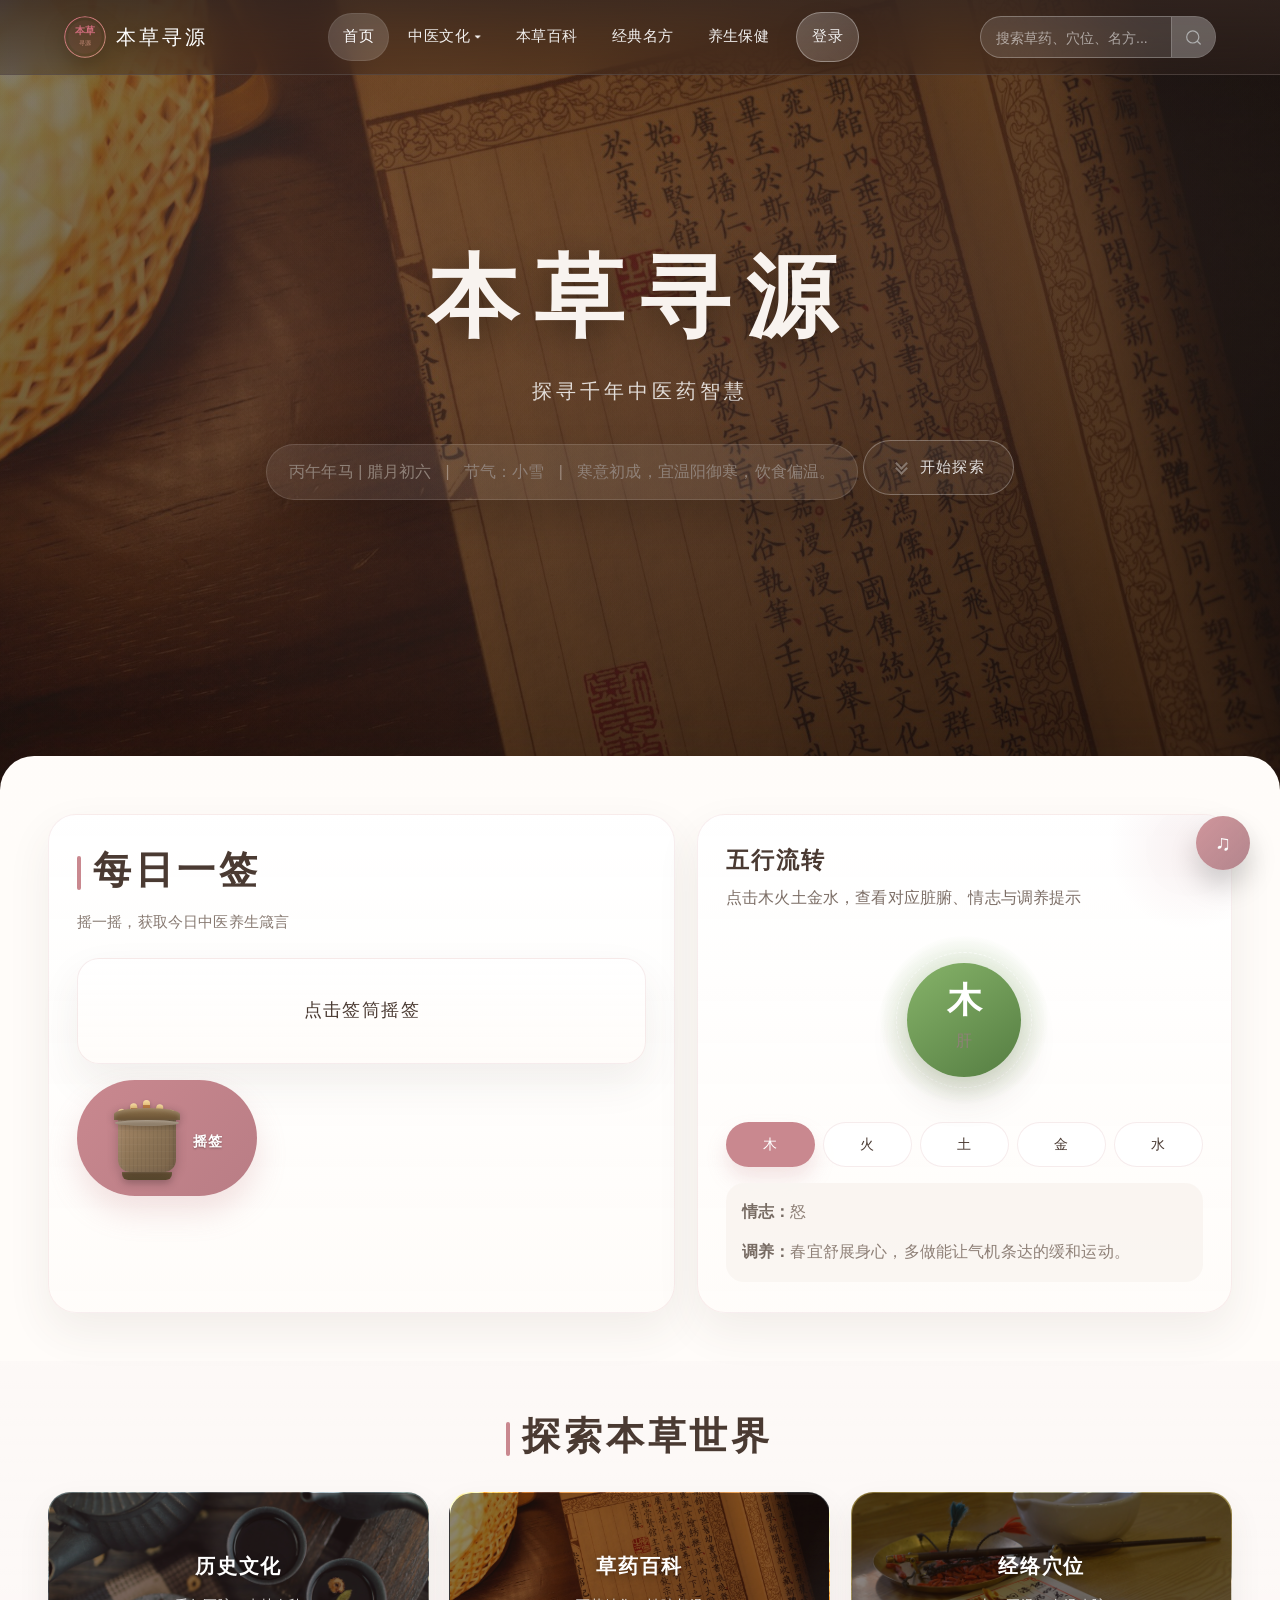
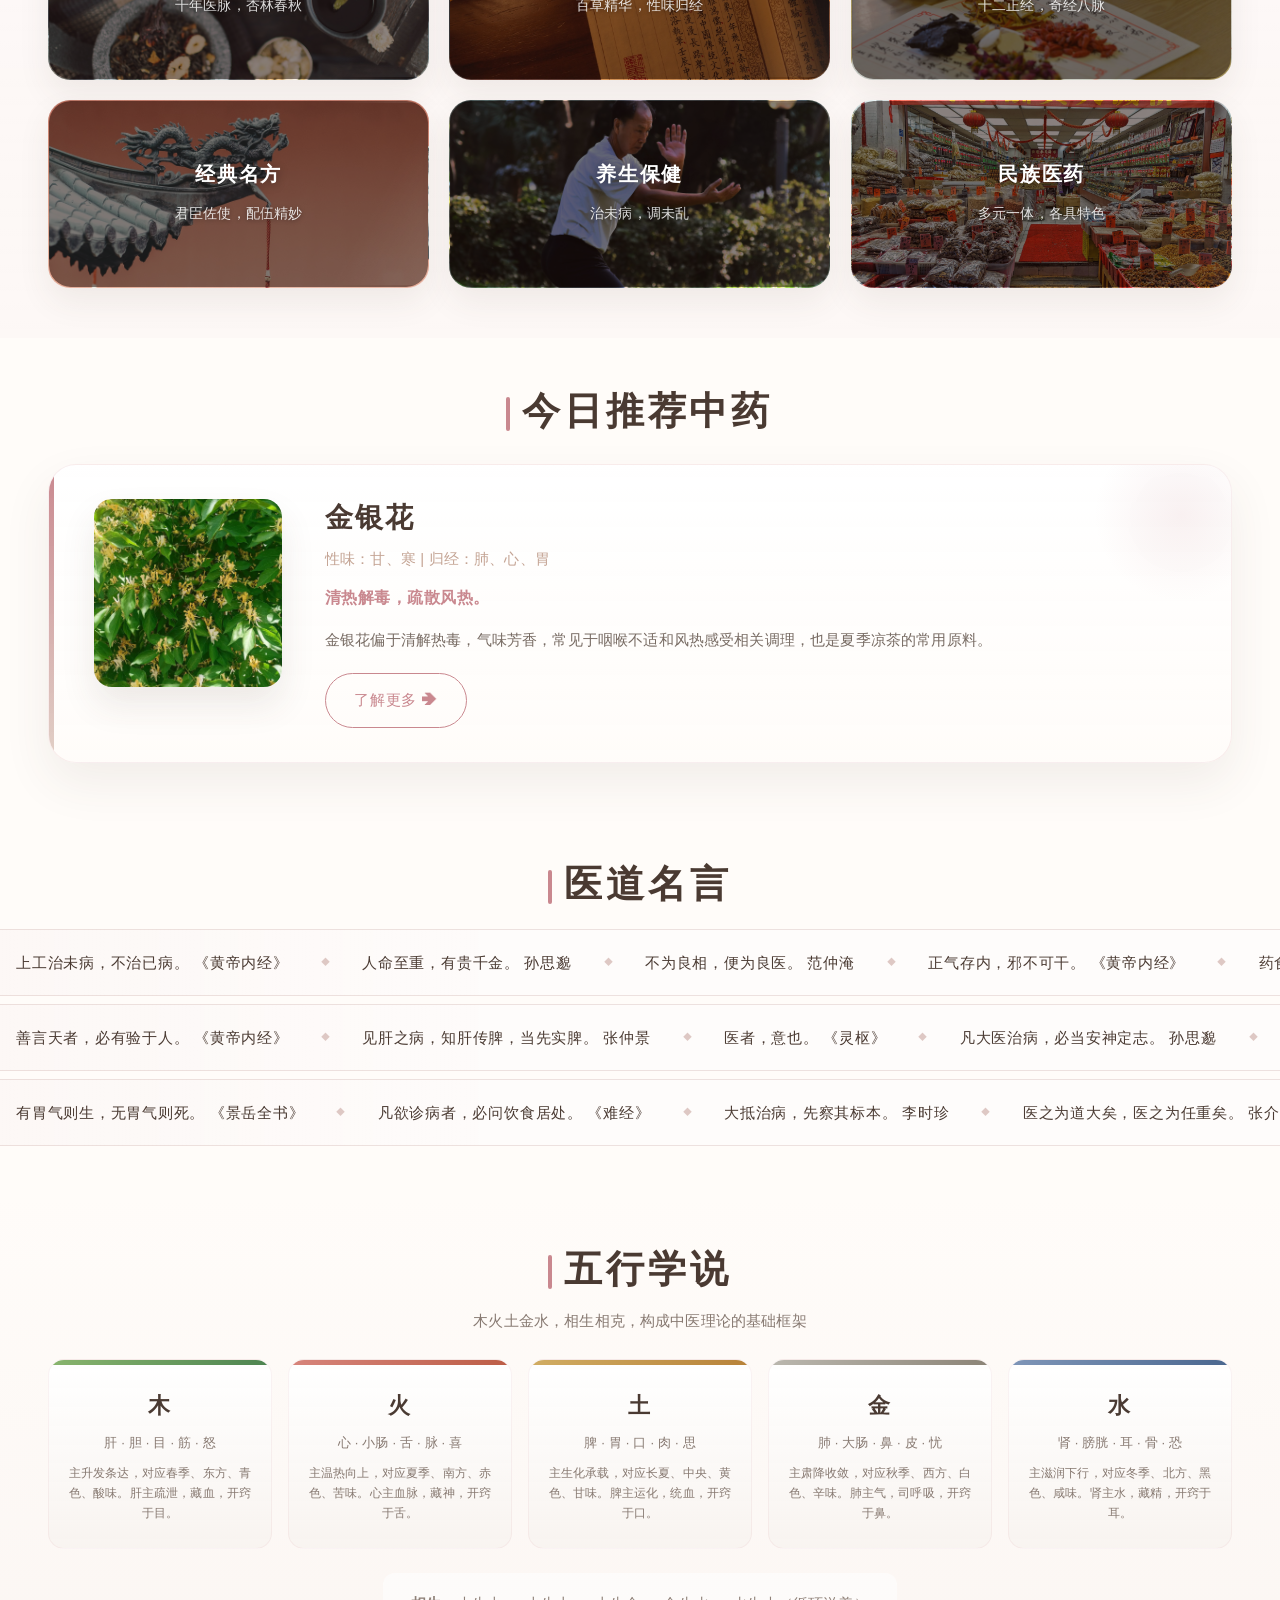
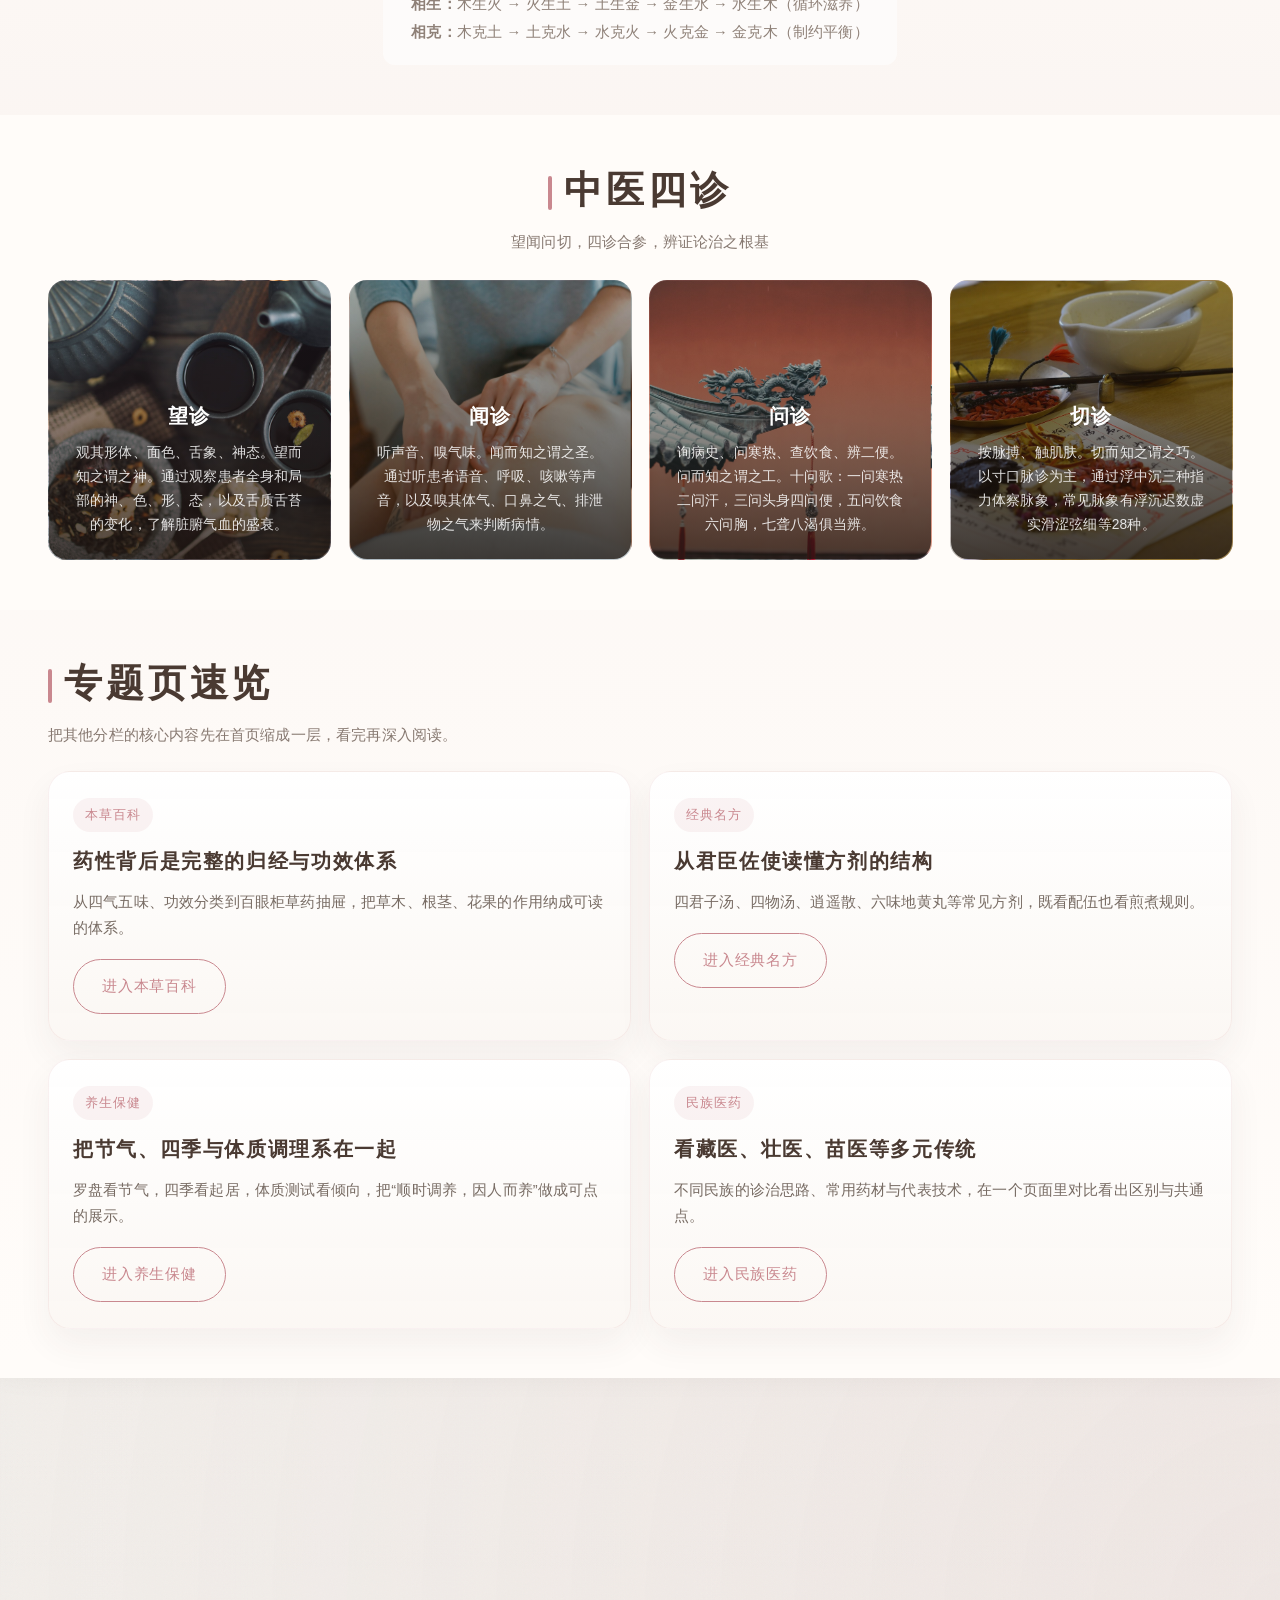
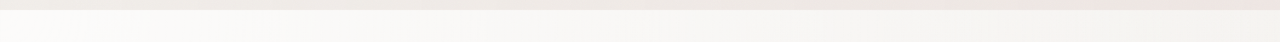
==== commit 6931b1ed: "Polish homepage interactions and media assets" ====
--- a/index.html
+++ b/index.html
@@ -9,18 +9,13 @@
 </head>
 <body>
 
-  <!-- ============================================================
-  固定顶部导航栏（全站公共组件）
-  ============================================================ -->
   <header id="nav-header">
     <div class="nav-container">
-      <!-- Logo -->
       <div class="nav-logo">
         <img src="images/logo.svg" alt="本草寻源">
         <span>本草寻源</span>
       </div>
 
-      <!-- 主菜单（JS二级下拉） -->
       <nav>
         <ul class="nav-menu">
           <li><a href="index.html">首页</a></li>
@@ -39,7 +34,6 @@
         </ul>
       </nav>
 
-      <!-- 全站搜索框 -->
       <div class="nav-search">
         <input type="text" id="search-input" placeholder="搜索草药、穴位、名方...">
         <button id="search-btn" aria-label="搜索"></button>
@@ -47,9 +41,6 @@
     </div>
   </header>
 
-  <!-- ============================================================
-  Hero区：CSS水墨动画背景（替代视频）
-  ============================================================ -->
   <section class="hero-section">
     <div class="hero-ink-bg"></div>
     <div class="hero-overlay"></div>
@@ -63,216 +54,248 @@
         <span class="date-sep">|</span>
         <span id="term-tip"></span>
       </div>
-      <a href="#categories" class="hero-scroll-hint">&#8964; 开始探索</a>
+      <a href="#home-main" class="hero-scroll-hint"><span class="hero-scroll-icon" aria-hidden="true"></span> 开始探索</a>
     </div>
   </section>
 
-  <!-- ============================================================
-  每日一签：摇签互动区
-  ============================================================ -->
-  <section class="daily-fortune" id="daily-fortune">
-    <div class="container">
-      <h2 class="section-title">每日一签</h2>
-      <p class="section-desc">摇一摇，获取今日中医养生箴言</p>
-      <div class="fortune-box">
-        <div class="fortune-display" id="fortune-display">
-          <span id="fortune-text">点击签筒摇签</span>
-        </div>
-        <!-- 签筒容器 -->
-        <button class="fortune-btn" id="fortune-btn" title="摇签">
-          <!-- 签筒外观 -->
-          <div class="divining-cup">
-            <div class="fortune-stick-group" aria-hidden="true">
-              <span class="fortune-stick stick-1"></span>
-              <span class="fortune-stick stick-2"></span>
-              <span class="fortune-stick stick-3"></span>
-              <span class="fortune-stick stick-4"></span>
-              <span class="fortune-stick stick-5"></span>
-            </div>
-            <!-- 签筒顶部 -->
-            <div class="cup-top"></div>
-            <!-- 签筒主体 -->
-            <div class="cup-body">
-              <div class="cup-pattern"></div>
-            </div>
-            <!-- 签筒底部 -->
-            <div class="cup-bottom"></div>
-            <!-- 签筒口的棕色垫圈 -->
-            <div class="cup-rim"></div>
-          </div>
-          <span class="cup-label">摇签</span>
-        </button>
-      </div>
-    </div>
-  </section>
-
-  <!-- ============================================================
-  栏目入口
-  ============================================================ -->
-  <section class="categories" id="categories">
-    <div class="container">
-      <h2 class="section-title">探索本草世界</h2>
-      <div class="category-grid">
-        <a href="history.html" class="category-card card-history">
-          <h3>历史文化</h3>
-          <p>千年医脉，杏林春秋</p>
-        </a>
-        <a href="herbs.html" class="category-card card-herbs">
-          <h3>草药百科</h3>
-          <p>百草精华，性味归经</p>
-        </a>
-        <a href="meridian.html" class="category-card card-meridian">
-          <h3>经络穴位</h3>
-          <p>十二正经，奇经八脉</p>
-        </a>
-        <a href="prescription.html" class="category-card card-prescription">
-          <h3>经典名方</h3>
-          <p>君臣佐使，配伍精妙</p>
-        </a>
-        <a href="wellness.html" class="category-card card-wellness">
-          <h3>养生保健</h3>
-          <p>治未病，调未乱</p>
-        </a>
-        <a href="ethnic.html" class="category-card card-ethnic">
-          <h3>民族医药</h3>
-          <p>多元一体，各具特色</p>
-        </a>
-      </div>
-    </div>
-  </section>
-
-  <!-- ============================================================
-  今日推荐中药（图文混排 float）
-  ============================================================ -->
-  <section class="featured-herb" id="featured">
-    <div class="container">
-      <h2 class="section-title">今日推荐中药</h2>
-      <div class="featured-card">
-        <div class="featured-img">
-          <!-- CSS绘制药材示意 -->
-          <div class="herb-illustration" id="featured-herb-img"></div>
-        </div>
-        <div class="featured-content">
-          <h3 id="featured-name">人参</h3>
-          <p class="featured-property" id="featured-property">性味：甘、微苦、微温 | 归经：脾、肺、心</p>
-          <p class="featured-effect" id="featured-effect">大补元气，复脉固脱，补脾益肺，生津养血，安神益智</p>
-          <p class="featured-desc" id="featured-desc">
-            人参被誉为"百草之王"，是驰名中外的名贵药材。其根部肉质肥大，形如人形，故名人参。
-            在中国应用已有数千年的历史，《神农本草经》将其列为上品。现代药理研究表明，
-            人参含有多种人参皂苷，具有抗疲劳、增强免疫力、改善心血管功能等多重功效。
-          </p>
-          <a href="herbs.html?search=人参" class="btn btn-outline" id="featured-link">了解更多 &#10132;</a>
-        </div>
-      </div>
-    </div>
-  </section>
-
-  <!-- ============================================================
-  医道名言：跑马灯横向无缝滚动
-  ============================================================ -->
-  <section class="quotes-marquee">
-    <div class="container">
-      <h2 class="section-title">医道名言</h2>
-    </div>
-    <div class="marquee-track">
-      <div class="marquee-content" id="marquee-content">
-        <span>"上工治未病，不治已病。" —— 《黄帝内经》</span>
-        <span class="marquee-sep">&#9670;</span>
-        <span>"人命至重，有贵千金。" —— 孙思邈</span>
-        <span class="marquee-sep">&#9670;</span>
-        <span>"不为良相，便为良医。" —— 范仲淹</span>
-        <span class="marquee-sep">&#9670;</span>
-        <span>"正气存内，邪不可干。" —— 《黄帝内经》</span>
-        <span class="marquee-sep">&#9670;</span>
-        <span>"药食同源，寓医于食。" —— 《千金要方》</span>
-        <span class="marquee-sep">&#9670;</span>
-        <span>"春夏养阳，秋冬养阴。" —— 《黄帝内经》</span>
-      </div>
-    </div>
-  </section>
-
-  <!-- ============================================================
-  五行学说展示
-  ============================================================ -->
-  <section class="wuxing-section">
-    <div class="container">
-      <h2 class="section-title">五行学说</h2>
-      <p class="section-desc">木火土金水，相生相克，构成中医理论的基础框架</p>
-      <div class="wuxing-grid">
-        <div class="wuxing-card wuxing-mu">
-          <h3>木</h3>
-          <p>肝 · 胆 · 目 · 筋 · 怒</p>
-          <p class="wuxing-detail">主升发条达，对应春季、东方、青色、酸味。肝主疏泄，藏血，开窍于目。</p>
-        </div>
-        <div class="wuxing-card wuxing-huo">
-          <h3>火</h3>
-          <p>心 · 小肠 · 舌 · 脉 · 喜</p>
-          <p class="wuxing-detail">主温热向上，对应夏季、南方、赤色、苦味。心主血脉，藏神，开窍于舌。</p>
-        </div>
-        <div class="wuxing-card wuxing-tu">
-          <h3>土</h3>
-          <p>脾 · 胃 · 口 · 肉 · 思</p>
-          <p class="wuxing-detail">主生化承载，对应长夏、中央、黄色、甘味。脾主运化，统血，开窍于口。</p>
-        </div>
-        <div class="wuxing-card wuxing-jin">
-          <h3>金</h3>
-          <p>肺 · 大肠 · 鼻 · 皮 · 悲</p>
-          <p class="wuxing-detail">主肃降收敛，对应秋季、西方、白色、辛味。肺主气，司呼吸，开窍于鼻。</p>
-        </div>
-        <div class="wuxing-card wuxing-shui">
-          <h3>水</h3>
-          <p>肾 · 膀胱 · 耳 · 骨 · 恐</p>
-          <p class="wuxing-detail">主滋润下行，对应冬季、北方、黑色、咸味。肾主水，藏精，开窍于耳。</p>
-        </div>
-      </div>
-      <div class="wuxing-relation">
-        <p><strong>相生：</strong>木生火 → 火生土 → 土生金 → 金生水 → 水生木（循环滋养）</p>
-        <p><strong>相克：</strong>木克土 → 土克水 → 水克火 → 火克金 → 金克木（制约平衡）</p>
-      </div>
-    </div>
-  </section>
-
-  <!-- ============================================================
-  中医四诊展示
-  ============================================================ -->
-  <section class="sizhen-section">
-    <div class="container">
-      <h2 class="section-title">中医四诊</h2>
-      <p class="section-desc">望闻问切，四诊合参，辨证论治之根基</p>
-      <div class="sizhen-grid">
-        <div class="sizhen-card sizhen-card-wang">
-          <h3>望诊</h3>
-          <p>观其形体、面色、舌象、神态。望而知之谓之神。通过观察患者全身和局部的神、色、形、态，以及舌质舌苔的变化，了解脏腑气血的盛衰。</p>
-        </div>
-        <div class="sizhen-card sizhen-card-wen">
-          <h3>闻诊</h3>
-          <p>听声息、嗅气味。闻而知之谓之圣。通过听患者语音、呼吸、咳嗽等声音，以及嗅其体气、口鼻之气、排泄物之气来判断病情。</p>
-        </div>
-        <div class="sizhen-card sizhen-card-wen2">
-          <h3>问诊</h3>
-          <p>询病史、问寒热、查饮食、辨二便。问而知之谓之工。"十问歌"：一问寒热二问汗，三问头身四问便，五问饮食六问胸，七聋八渴俱当辨。</p>
-        </div>
-        <div class="sizhen-card sizhen-card-qie">
-          <h3>切诊</h3>
-          <p>按脉搏、触肌肤。切而知之谓之巧。以寸口脉诊为主，通过浮中沉三种指力体察脉象，常见脉象有浮沉迟数虚实滑涩弦细等28种。</p>
-        </div>
-      </div>
-    </div>
-  </section>
-
-  <!-- ============================================================
-  公共页脚
-  ============================================================ -->
+  <main class="home-main" id="home-main">
+    <section class="daily-fortune" id="daily-fortune">
+      <div class="container">
+        <div class="fortune-layout">
+          <div class="fortune-panel">
+            <h2 class="section-title">每日一签</h2>
+            <p class="section-desc">摇一摇，获取今日中医养生箴言</p>
+            <div class="fortune-box">
+              <div class="fortune-display" id="fortune-display">
+                <span id="fortune-text">点击签筒摇签</span>
+              </div>
+              <button class="fortune-btn" id="fortune-btn" title="摇签">
+                <div class="divining-cup">
+                  <div class="fortune-stick-group" aria-hidden="true">
+                    <span class="fortune-stick stick-1"></span>
+                    <span class="fortune-stick stick-2"></span>
+                    <span class="fortune-stick stick-3"></span>
+                    <span class="fortune-stick stick-4"></span>
+                    <span class="fortune-stick stick-5"></span>
+                  </div>
+                  <div class="cup-top"></div>
+                  <div class="cup-body">
+                    <div class="cup-pattern"></div>
+                  </div>
+                  <div class="cup-bottom"></div>
+                  <div class="cup-rim"></div>
+                </div>
+                <span class="cup-label">摇签</span>
+              </button>
+            </div>
+          </div>
+
+          <aside class="fortune-sidecard">
+            <div class="fortune-sidecard-head">
+              <h3>五行流转</h3>
+              <p>点击木火土金水，查看对应脏腑、情志与调养提示</p>
+            </div>
+            <div class="element-orb" id="element-orb" data-element="mu">
+              <span class="orb-glow orb-glow-a"></span>
+              <span class="orb-glow orb-glow-b"></span>
+              <div class="orb-core">
+                <strong id="element-name">木</strong>
+                <span id="element-organ">肝</span>
+              </div>
+            </div>
+            <div class="element-actions" id="element-actions">
+              <button class="element-chip active" data-element="mu">木</button>
+              <button class="element-chip" data-element="huo">火</button>
+              <button class="element-chip" data-element="tu">土</button>
+              <button class="element-chip" data-element="jin">金</button>
+              <button class="element-chip" data-element="shui">水</button>
+            </div>
+            <div class="element-copy">
+              <p><strong>情志：</strong><span id="element-emotion">怒</span></p>
+              <p><strong>调养：</strong><span id="element-tip">春宜舒展身心，多做能让气机条达的缓和运动。</span></p>
+            </div>
+          </aside>
+        </div>
+      </div>
+    </section>
+
+    <section class="categories" id="categories">
+      <div class="container">
+        <h2 class="section-title">探索本草世界</h2>
+        <div class="category-grid">
+          <a href="history.html" class="category-card card-history">
+            <h3>历史文化</h3>
+            <p>千年医脉，杏林春秋</p>
+          </a>
+          <a href="herbs.html" class="category-card card-herbs">
+            <h3>草药百科</h3>
+            <p>百草精华，性味归经</p>
+          </a>
+          <a href="meridian.html" class="category-card card-meridian">
+            <h3>经络穴位</h3>
+            <p>十二正经，奇经八脉</p>
+          </a>
+          <a href="prescription.html" class="category-card card-prescription">
+            <h3>经典名方</h3>
+            <p>君臣佐使，配伍精妙</p>
+          </a>
+          <a href="wellness.html" class="category-card card-wellness">
+            <h3>养生保健</h3>
+            <p>治未病，调未乱</p>
+          </a>
+          <a href="ethnic.html" class="category-card card-ethnic">
+            <h3>民族医药</h3>
+            <p>多元一体，各具特色</p>
+          </a>
+        </div>
+      </div>
+    </section>
+
+    <section class="featured-herb" id="featured">
+      <div class="container">
+        <h2 class="section-title">今日推荐中药</h2>
+        <div class="featured-card">
+          <div class="featured-img">
+            <div class="herb-illustration" id="featured-herb-img"></div>
+          </div>
+          <div class="featured-content">
+            <h3 id="featured-name">人参</h3>
+            <p class="featured-property" id="featured-property">性味：甘、微苦、微温 | 归经：脾、肺、心</p>
+            <p class="featured-effect" id="featured-effect">大补元气，复脉固脱，补脾益肺，生津养血，安神益智</p>
+            <p class="featured-desc" id="featured-desc">
+              人参被誉为“百草之王”，是驰名中外的名贵药材。其根部肉质肥大，形如人形，故名人参。
+              在中国应用已有数千年的历史，《神农本草经》将其列为上品。现代药理研究表明，
+              人参含有多种人参皂苷，具有抗疲劳、增强免疫力、改善心血管功能等多重功效。
+            </p>
+            <a href="herbs.html?search=人参" class="btn btn-outline" id="featured-link">了解更多 &#10132;</a>
+          </div>
+        </div>
+      </div>
+    </section>
+
+    <section class="quotes-marquee">
+      <div class="container">
+        <h2 class="section-title">医道名言</h2>
+      </div>
+      <div class="marquee-stack">
+        <div class="marquee-track">
+          <div class="marquee-content" id="marquee-row-1"></div>
+        </div>
+        <div class="marquee-track reverse">
+          <div class="marquee-content" id="marquee-row-2"></div>
+        </div>
+        <div class="marquee-track">
+          <div class="marquee-content" id="marquee-row-3"></div>
+        </div>
+      </div>
+    </section>
+
+    <section class="wuxing-section">
+      <div class="container">
+        <h2 class="section-title">五行学说</h2>
+        <p class="section-desc">木火土金水，相生相克，构成中医理论的基础框架</p>
+        <div class="wuxing-grid">
+          <div class="wuxing-card wuxing-mu">
+            <h3>木</h3>
+            <p>肝 · 胆 · 目 · 筋 · 怒</p>
+            <p class="wuxing-detail">主升发条达，对应春季、东方、青色、酸味。肝主疏泄，藏血，开窍于目。</p>
+          </div>
+          <div class="wuxing-card wuxing-huo">
+            <h3>火</h3>
+            <p>心 · 小肠 · 舌 · 脉 · 喜</p>
+            <p class="wuxing-detail">主温热向上，对应夏季、南方、赤色、苦味。心主血脉，藏神，开窍于舌。</p>
+          </div>
+          <div class="wuxing-card wuxing-tu">
+            <h3>土</h3>
+            <p>脾 · 胃 · 口 · 肉 · 思</p>
+            <p class="wuxing-detail">主生化承载，对应长夏、中央、黄色、甘味。脾主运化，统血，开窍于口。</p>
+          </div>
+          <div class="wuxing-card wuxing-jin">
+            <h3>金</h3>
+            <p>肺 · 大肠 · 鼻 · 皮 · 忧</p>
+            <p class="wuxing-detail">主肃降收敛，对应秋季、西方、白色、辛味。肺主气，司呼吸，开窍于鼻。</p>
+          </div>
+          <div class="wuxing-card wuxing-shui">
+            <h3>水</h3>
+            <p>肾 · 膀胱 · 耳 · 骨 · 恐</p>
+            <p class="wuxing-detail">主滋润下行，对应冬季、北方、黑色、咸味。肾主水，藏精，开窍于耳。</p>
+          </div>
+        </div>
+        <div class="wuxing-relation">
+          <p><strong>相生：</strong>木生火 → 火生土 → 土生金 → 金生水 → 水生木（循环滋养）</p>
+          <p><strong>相克：</strong>木克土 → 土克水 → 水克火 → 火克金 → 金克木（制约平衡）</p>
+        </div>
+      </div>
+    </section>
+
+    <section class="sizhen-section">
+      <div class="container">
+        <h2 class="section-title">中医四诊</h2>
+        <p class="section-desc">望闻问切，四诊合参，辨证论治之根基</p>
+        <div class="sizhen-grid">
+          <div class="sizhen-card sizhen-card-wang">
+            <h3>望诊</h3>
+            <p>观其形体、面色、舌象、神态。望而知之谓之神。通过观察患者全身和局部的神、色、形、态，以及舌质舌苔的变化，了解脏腑气血的盛衰。</p>
+          </div>
+          <div class="sizhen-card sizhen-card-wen">
+            <h3>闻诊</h3>
+            <p>听声音、嗅气味。闻而知之谓之圣。通过听患者语音、呼吸、咳嗽等声音，以及嗅其体气、口鼻之气、排泄物之气来判断病情。</p>
+          </div>
+          <div class="sizhen-card sizhen-card-wen2">
+            <h3>问诊</h3>
+            <p>询病史、问寒热、查饮食、辨二便。问而知之谓之工。十问歌：一问寒热二问汗，三问头身四问便，五问饮食六问胸，七聋八渴俱当辨。</p>
+          </div>
+          <div class="sizhen-card sizhen-card-qie">
+            <h3>切诊</h3>
+            <p>按脉搏、触肌肤。切而知之谓之巧。以寸口脉诊为主，通过浮中沉三种指力体察脉象，常见脉象有浮沉迟数虚实滑涩弦细等28种。</p>
+          </div>
+        </div>
+      </div>
+    </section>
+
+    <section class="home-overview">
+      <div class="container">
+        <h2 class="section-title">专题页速览</h2>
+        <p class="section-desc">把其他分栏的核心内容先在首页缩成一层，看完再深入阅读。</p>
+        <div class="overview-grid">
+          <article class="overview-card">
+            <span class="overview-kicker">本草百科</span>
+            <h3>药性背后是完整的归经与功效体系</h3>
+            <p>从四气五味、功效分类到百眼柜草药抽屉，把草木、根茎、花果的作用纳成可读的体系。</p>
+            <a href="herbs.html" class="btn btn-outline">进入本草百科</a>
+          </article>
+          <article class="overview-card">
+            <span class="overview-kicker">经典名方</span>
+            <h3>从君臣佐使读懂方剂的结构</h3>
+            <p>四君子汤、四物汤、逍遥散、六味地黄丸等常见方剂，既看配伍也看煎煮规则。</p>
+            <a href="prescription.html" class="btn btn-outline">进入经典名方</a>
+          </article>
+          <article class="overview-card">
+            <span class="overview-kicker">养生保健</span>
+            <h3>把节气、四季与体质调理系在一起</h3>
+            <p>罗盘看节气，四季看起居，体质测试看倾向，把“顺时调养，因人而养”做成可点的展示。</p>
+            <a href="wellness.html" class="btn btn-outline">进入养生保健</a>
+          </article>
+          <article class="overview-card">
+            <span class="overview-kicker">民族医药</span>
+            <h3>看藏医、壮医、苗医等多元传统</h3>
+            <p>不同民族的诊治思路、常用药材与代表技术，在一个页面里对比看出区别与共通点。</p>
+            <a href="ethnic.html" class="btn btn-outline">进入民族医药</a>
+          </article>
+        </div>
+      </div>
+    </section>
+  </main>
+
   <footer class="site-footer">
     <div class="footer-brand">本草寻源</div>
     <p class="footer-info">传承中医药文化，弘扬中华国粹</p>
   </footer>
 
-  <!-- ============================================================
-  悬浮古乐播放器（右下角固定）
-  ============================================================ -->
   <div id="music-player">
-    <audio id="bgm" loop preload="none"></audio>
+    <audio id="bgm" loop preload="none">
+      <source src="music/guanqin.ogg" type="audio/ogg">
+    </audio>
     <div id="jade-icon" class="paused" title="点击播放/暂停背景音乐">&#9835;</div>
   </div>
 
--- a/css/common.css
+++ b/css/common.css
@@ -307,20 +307,27 @@
 .nav-search {
   position: relative;
   display: flex;
-  align-items: center;
+  align-items: stretch;
   flex-shrink: 0;
+  height: 42px;
+  overflow: hidden;
+  border: 1px solid rgba(255, 255, 255, 0.28);
+  border-radius: 999px;
+  background: rgba(255, 255, 255, 0.12);
 }
 
 .nav-search input {
   width: 190px;
-  padding: 9px 15px;
-  border: 1px solid rgba(255, 255, 255, 0.28);
-  border-radius: 999px 0 0 999px;
-  background: rgba(255, 255, 255, 0.12);
+  height: 42px;
+  padding: 0 15px;
+  border: 0;
+  border-radius: 0;
+  background: transparent;
   color: #fff;
   font-size: 0.88em;
   outline: none;
   transition: all 0.3s;
+  box-sizing: border-box;
 }
 
 .nav-search input::placeholder {
@@ -330,17 +337,16 @@
 .nav-search input:focus {
   width: 236px;
   background: rgba(255, 255, 255, 0.2);
-  border-color: rgba(255, 255, 255, 0.5);
-  box-shadow: 0 0 0 4px rgba(255, 255, 255, 0.08);
+  box-shadow: inset 0 0 0 1px rgba(255, 255, 255, 0.12);
 }
 
 .nav-search button {
   width: 44px;
-  height: 40px;
+  height: 42px;
   padding: 0;
-  border: 1px solid rgba(255, 255, 255, 0.28);
-  border-left: none;
-  border-radius: 0 999px 999px 0;
+  border: 0;
+  border-left: 1px solid rgba(255, 255, 255, 0.18);
+  border-radius: 0;
   background: rgba(255, 255, 255, 0.18);
   cursor: pointer;
   font-size: 0;
@@ -349,11 +355,11 @@
   background-position: center;
   background-size: 17px 17px;
   transition: background 0.3s, transform 0.3s;
+  box-sizing: border-box;
 }
 
 .nav-search button:hover {
   background: rgba(255, 255, 255, 0.3);
-  transform: translateY(-1px);
 }
 
 .search-dropdown {
@@ -497,6 +503,19 @@
   transition: all 0.3s ease;
   letter-spacing: 0.05em;
   font-weight: 500;
+  position: relative;
+  overflow: hidden;
+}
+
+.btn::after {
+  content: "";
+  position: absolute;
+  inset: -1px auto -1px -35%;
+  width: 34%;
+  background: linear-gradient(90deg, rgba(255, 255, 255, 0), rgba(255, 255, 255, 0.28), rgba(255, 255, 255, 0));
+  transform: skewX(-20deg) translateX(-150%);
+  transition: transform 0.55s ease;
+  pointer-events: none;
 }
 
 .btn-primary {
@@ -519,6 +538,10 @@
 .btn-outline:hover {
   background: var(--color-rose);
   color: #fff;
+}
+
+.btn:hover::after {
+  transform: skewX(-20deg) translateX(420%);
 }
 
 .card {
@@ -664,6 +687,7 @@
   background-size: cover;
   background-position: center;
   transform: scale(1.03);
+  animation: bannerDrift 14s ease-in-out infinite alternate;
 }
 
 .banner-history .banner-bg {
@@ -716,6 +740,54 @@
   max-width: 720px;
   margin-left: auto;
   margin-right: auto;
+}
+
+.reveal-on-scroll {
+  opacity: 0;
+  transform: translateY(34px) scale(0.98);
+  transition:
+    opacity 0.8s ease,
+    transform 0.8s cubic-bezier(0.2, 0.72, 0.2, 1);
+  transition-delay: var(--reveal-delay, 0ms);
+  will-change: opacity, transform;
+}
+
+.reveal-on-scroll[data-reveal="left"] {
+  transform: translateX(-42px) scale(0.98);
+}
+
+.reveal-on-scroll[data-reveal="right"] {
+  transform: translateX(42px) scale(0.98);
+}
+
+.reveal-on-scroll[data-reveal="zoom"] {
+  transform: translateY(24px) scale(0.92);
+}
+
+.reveal-on-scroll.is-visible {
+  opacity: 1;
+  transform: translate3d(0, 0, 0) scale(1);
+}
+
+@keyframes bannerDrift {
+  0% { transform: scale(1.04) translate3d(0, 0, 0); }
+  100% { transform: scale(1.1) translate3d(0, -8px, 0); }
+}
+
+@media (prefers-reduced-motion: reduce) {
+  .banner-bg {
+    animation: none;
+  }
+
+  .reveal-on-scroll {
+    opacity: 1;
+    transform: none;
+    transition: none;
+  }
+
+  .btn::after {
+    display: none;
+  }
 }
 
 @media (max-width: 768px) {
--- a/css/index.css
+++ b/css/index.css
@@ -5,8 +5,8 @@
 .hero-section {
   position: relative;
   width: 100%;
-  height: 100vh;
-  min-height: 680px;
+  height: 88vh;
+  min-height: 620px;
   overflow: hidden;
   display: flex;
   align-items: center;
@@ -17,7 +17,7 @@
   position: absolute;
   inset: 0;
   background:
-    linear-gradient(125deg, rgba(34, 22, 18, 0.3), rgba(34, 22, 18, 0.68)),
+    linear-gradient(125deg, rgba(34, 22, 18, 0.32), rgba(34, 22, 18, 0.7)),
     radial-gradient(circle at 18% 18%, rgba(214, 189, 180, 0.18), transparent 28%),
     radial-gradient(circle at 78% 28%, rgba(201, 136, 143, 0.14), transparent 30%),
     url("../images/banner/home-hero.jpg") center 35% / cover no-repeat;
@@ -60,7 +60,7 @@
   position: absolute;
   inset: 0;
   background:
-    linear-gradient(180deg, rgba(24, 16, 14, 0.34), rgba(24, 16, 14, 0.44)),
+    linear-gradient(180deg, rgba(24, 16, 14, 0.3), rgba(24, 16, 14, 0.46)),
     linear-gradient(135deg, rgba(201, 136, 143, 0.08), transparent 48%);
   z-index: 1;
 }
@@ -70,7 +70,7 @@
   z-index: 2;
   text-align: center;
   color: #fff;
-  padding: 40px 24px;
+  padding: 40px 24px 60px;
   max-width: 920px;
 }
 
@@ -94,7 +94,7 @@
   font-size: 1.22em;
   letter-spacing: 0.2em;
   color: rgba(255, 255, 255, 0.82);
-  margin-bottom: 34px;
+  margin-bottom: 30px;
   animation: titleFadeIn 1.5s ease-out 0.25s both;
 }
 
@@ -105,7 +105,7 @@
   gap: 14px;
   font-size: 0.98em;
   color: rgba(255, 255, 255, 0.85);
-  margin-bottom: 42px;
+  margin-bottom: 34px;
   animation: titleFadeIn 1.5s ease-out 0.5s both;
   flex-wrap: wrap;
   padding: 12px 22px;
@@ -123,33 +123,81 @@
   display: inline-flex;
   align-items: center;
   gap: 10px;
-  color: rgba(255, 255, 255, 0.82);
+  color: rgba(255, 255, 255, 0.84);
   font-size: 0.95em;
   letter-spacing: 0.08em;
-  padding: 12px 30px;
-  border: 1px solid rgba(255, 255, 255, 0.26);
+  padding: 12px 28px;
+  border: 1px solid rgba(255, 255, 255, 0.28);
   border-radius: 999px;
-  transition: all 0.3s;
-  animation: bounce 2.5s ease-in-out infinite;
+  transition: all 0.3s ease;
+  animation: hintFloat 2.8s ease-in-out infinite;
   background: rgba(255, 255, 255, 0.05);
 }
 
+.hero-scroll-icon {
+  display: inline-flex;
+  align-items: center;
+  justify-content: center;
+  width: 18px;
+  height: 18px;
+  position: relative;
+  opacity: 0.88;
+}
+
+.hero-scroll-icon::before,
+.hero-scroll-icon::after {
+  content: "";
+  position: absolute;
+  width: 9px;
+  height: 9px;
+  border-right: 2px solid currentColor;
+  border-bottom: 2px solid currentColor;
+  transform: rotate(45deg);
+}
+
+.hero-scroll-icon::before {
+  top: 0;
+}
+
+.hero-scroll-icon::after {
+  top: 5px;
+}
+
 .hero-scroll-hint:hover {
-  background: rgba(255, 255, 255, 0.12);
+  background: rgba(255, 255, 255, 0.13);
   color: #fff;
   border-color: rgba(255, 255, 255, 0.45);
   box-shadow: 0 16px 34px rgba(0, 0, 0, 0.14);
 }
 
-@keyframes bounce {
+@keyframes hintFloat {
   0%, 100% { transform: translateY(0); }
-  50% { transform: translateY(7px); }
+  50% { transform: translateY(6px); }
+}
+
+.home-main {
+  position: relative;
+  z-index: 3;
+  margin-top: -36px;
+  padding-top: 10px;
+  background:
+    linear-gradient(180deg, rgba(255, 252, 249, 0.98), rgba(255, 252, 249, 1) 140px),
+    #fff;
+  border-radius: 34px 34px 0 0;
+  box-shadow: 0 -18px 42px rgba(40, 24, 18, 0.12);
 }
 
 .daily-fortune,
 .featured-herb,
-.quotes-marquee {
-  padding: 78px 0;
+.quotes-marquee,
+.home-overview {
+  padding: 48px 0;
+}
+
+.categories,
+.wuxing-section,
+.sizhen-section {
+  padding: 50px 0;
 }
 
 .section-title {
@@ -177,29 +225,82 @@
 
 .section-desc {
   color: #877971;
-  margin-bottom: 26px;
+  margin-bottom: 22px;
   font-size: 0.96em;
 }
 
 .daily-fortune {
   text-align: center;
+}
+
+.fortune-layout {
+  display: grid;
+  grid-template-columns: minmax(0, 1.08fr) minmax(320px, 0.92fr);
+  gap: 22px;
+  align-items: stretch;
+}
+
+.fortune-panel,
+.fortune-sidecard {
+  background: linear-gradient(180deg, rgba(255, 255, 255, 0.97), rgba(255, 252, 249, 0.92));
+  border: 1px solid rgba(201, 136, 143, 0.14);
+  border-radius: 28px;
+  padding: 30px 28px;
+  box-shadow: 0 18px 44px rgba(74, 58, 50, 0.08);
+}
+
+.fortune-panel {
+  text-align: left;
+}
+
+.fortune-sidecard {
+  text-align: left;
+  position: relative;
+  overflow: hidden;
+}
+
+.fortune-sidecard::before {
+  content: "";
+  position: absolute;
+  right: -44px;
+  top: -52px;
+  width: 170px;
+  height: 170px;
+  border-radius: 50%;
+  background: radial-gradient(circle, rgba(201, 136, 143, 0.12), transparent 68%);
+}
+
+.fortune-sidecard-head {
+  position: relative;
+  z-index: 1;
+}
+
+.fortune-sidecard h3 {
+  font-family: var(--font-title);
+  font-size: 1.45em;
+  color: var(--color-deep);
+  margin-bottom: 8px;
+}
+
+.fortune-sidecard p {
+  color: #7d6f67;
+  line-height: 1.7;
 }
 
 .fortune-box {
   display: flex;
   flex-direction: column;
-  align-items: center;
-  gap: 22px;
+  align-items: flex-start;
+  gap: 16px;
 }
 
 .fortune-display {
   background: linear-gradient(180deg, rgba(255, 255, 255, 0.98), rgba(255, 252, 249, 0.94));
   border: 1px solid rgba(201, 136, 143, 0.16);
   border-radius: 22px;
-  padding: 30px 38px;
-  min-width: 320px;
-  max-width: 540px;
-  min-height: 96px;
+  padding: 28px 32px;
+  width: 100%;
+  min-height: 106px;
   display: flex;
   align-items: center;
   justify-content: center;
@@ -209,7 +310,7 @@
 
 #fortune-text {
   font-family: var(--font-title);
-  font-size: 1.15em;
+  font-size: 1.1em;
   color: var(--color-deep);
   letter-spacing: 0.08em;
   line-height: 1.8;
@@ -225,17 +326,17 @@
 }
 
 .fortune-btn {
-  display: flex;
+  display: inline-flex;
   align-items: center;
   gap: 10px;
-  padding: 13px 34px;
+  padding: 14px 34px;
   background: linear-gradient(135deg, var(--color-rose), #b97d85);
   color: #fff;
   border: none;
   border-radius: 999px;
   font-size: 1.02em;
   cursor: pointer;
-  transition: background 0.3s, box-shadow 0.3s;
+  transition: background 0.3s, box-shadow 0.3s, transform 0.3s;
   letter-spacing: 0.08em;
   font-weight: 500;
   box-shadow: 0 16px 30px rgba(201, 136, 143, 0.24);
@@ -246,53 +347,6 @@
   background: linear-gradient(135deg, #c17f87, #ab7279);
   box-shadow: 0 18px 36px rgba(201, 136, 143, 0.32);
   transform: translateY(-2px);
-}
-
-.fortune-stick {
-  position: absolute;
-  bottom: 44px;
-  width: 8px;
-  border-radius: 8px 8px 2px 2px;
-  background:
-    linear-gradient(180deg, #f7dca6 0%, #eac47d 12%, #be7d42 12%, #be7d42 100%);
-  box-shadow: 0 2px 4px rgba(0, 0, 0, 0.22);
-  transform-origin: bottom center;
-  transition: transform 0.28s ease;
-  z-index: 1;
-}
-
-.fortune-stick-group {
-  position: absolute;
-  top: -4px;
-  left: 50%;
-  width: 56px;
-  height: 44px;
-  transform: translateX(-50%);
-}
-
-.stick-1 { left: 4px; height: 42px; transform: rotate(-18deg); }
-.stick-2 { left: 14px; height: 48px; transform: rotate(-9deg); }
-.stick-3 { left: 24px; height: 52px; transform: rotate(0deg); }
-.stick-4 { left: 34px; height: 47px; transform: rotate(10deg); }
-.stick-5 { left: 44px; height: 41px; transform: rotate(18deg); }
-
-.fortune-btn:hover .stick-1,
-.fortune-btn.shaking .stick-1 { transform: rotate(-24deg) translateY(-4px); }
-
-.fortune-btn:hover .stick-2,
-.fortune-btn.shaking .stick-2 { transform: rotate(-13deg) translateY(-7px); }
-
-.fortune-btn:hover .stick-3,
-.fortune-btn.shaking .stick-3 { transform: rotate(-2deg) translateY(-9px); }
-
-.fortune-btn:hover .stick-4,
-.fortune-btn.shaking .stick-4 { transform: rotate(14deg) translateY(-6px); }
-
-.fortune-btn:hover .stick-5,
-.fortune-btn.shaking .stick-5 { transform: rotate(22deg) translateY(-3px); }
-
-.fortune-btn.shaking .fortune-stick {
-  animation: stickRattle 0.18s linear infinite alternate;
 }
 
 .divining-cup {
@@ -300,19 +354,62 @@
   flex-direction: column;
   align-items: center;
   justify-content: center;
-  width: 64px;
-  height: 72px;
-  position: relative;
-  padding-top: 10px;
+  width: 72px;
+  height: 88px;
+  position: relative;
+  padding-top: 12px;
   will-change: transform;
   backface-visibility: hidden;
   -webkit-backface-visibility: hidden;
 }
 
+.fortune-stick-group {
+  position: absolute;
+  top: 18px;
+  left: 50%;
+  width: 52px;
+  height: 34px;
+  transform: translateX(-50%);
+  z-index: 1;
+}
+
+.fortune-stick {
+  position: absolute;
+  bottom: 8px;
+  width: 7px;
+  border-radius: 8px 8px 2px 2px;
+  background:
+    linear-gradient(180deg, #f7dca6 0%, #eac47d 14%, #be7d42 14%, #be7d42 100%);
+  box-shadow: 0 2px 4px rgba(0, 0, 0, 0.22);
+  transform-origin: bottom center;
+  transition: transform 0.28s ease;
+}
+
+.stick-1 { left: 4px; height: 30px; transform: rotate(-15deg); }
+.stick-2 { left: 13px; height: 35px; transform: rotate(-7deg); }
+.stick-3 { left: 22px; height: 38px; transform: rotate(0deg); }
+.stick-4 { left: 31px; height: 34px; transform: rotate(8deg); }
+.stick-5 { left: 40px; height: 29px; transform: rotate(15deg); }
+
+.fortune-btn:hover .stick-1,
+.fortune-btn.shaking .stick-1 { transform: rotate(-21deg) translateY(-4px); }
+.fortune-btn:hover .stick-2,
+.fortune-btn.shaking .stick-2 { transform: rotate(-12deg) translateY(-6px); }
+.fortune-btn:hover .stick-3,
+.fortune-btn.shaking .stick-3 { transform: rotate(-2deg) translateY(-8px); }
+.fortune-btn:hover .stick-4,
+.fortune-btn.shaking .stick-4 { transform: rotate(12deg) translateY(-5px); }
+.fortune-btn:hover .stick-5,
+.fortune-btn.shaking .stick-5 { transform: rotate(20deg) translateY(-3px); }
+
+.fortune-btn.shaking .fortune-stick {
+  animation: stickRattle 0.18s linear infinite alternate;
+}
+
 .cup-top {
-  width: 68px;
+  width: 66px;
   height: 12px;
-  background: linear-gradient(180deg, #8B6F47 0%, #6B5437 100%);
+  background: linear-gradient(180deg, #8b6f47 0%, #6b5437 100%);
   border-radius: 50% 50% 0 0;
   position: relative;
   z-index: 3;
@@ -323,8 +420,8 @@
 
 .cup-body {
   width: 58px;
-  height: 44px;
-  background: linear-gradient(135deg, #A68767 0%, #8B7355 50%, #7A6349 100%);
+  height: 52px;
+  background: linear-gradient(135deg, #a68767 0%, #8b7355 50%, #7a6349 100%);
   border-radius: 0 0 12px 12px;
   position: relative;
   z-index: 2;
@@ -342,27 +439,15 @@
   width: 100%;
   height: 100%;
   background:
-    repeating-linear-gradient(
-      90deg,
-      transparent,
-      transparent 3px,
-      rgba(0, 0, 0, 0.08) 3px,
-      rgba(0, 0, 0, 0.08) 4px
-    ),
-    repeating-linear-gradient(
-      0deg,
-      transparent,
-      transparent 6px,
-      rgba(255, 255, 255, 0.05) 6px,
-      rgba(255, 255, 255, 0.05) 7px
-    );
+    repeating-linear-gradient(90deg, transparent, transparent 3px, rgba(0, 0, 0, 0.08) 3px, rgba(0, 0, 0, 0.08) 4px),
+    repeating-linear-gradient(0deg, transparent, transparent 6px, rgba(255, 255, 255, 0.05) 6px, rgba(255, 255, 255, 0.05) 7px);
   opacity: 0.6;
 }
 
 .cup-bottom {
-  width: 52px;
+  width: 50px;
   height: 8px;
-  background: linear-gradient(180deg, #6B5437 0%, #5A4A2F 100%);
+  background: linear-gradient(180deg, #6b5437 0%, #5a4a2f 100%);
   border-radius: 0 0 6px 6px;
   position: relative;
   z-index: 1;
@@ -372,12 +457,12 @@
 }
 
 .cup-rim {
-  width: 66px;
+  width: 64px;
   height: 6px;
-  background: linear-gradient(180deg, #9B8B77 0%, #8B7B67 100%);
+  background: linear-gradient(180deg, #9b8b77 0%, #8b7b67 100%);
   border-radius: 50%;
   position: absolute;
-  top: 8px;
+  top: 26px;
   left: 50%;
   transform: translateX(-50%);
   z-index: 4;
@@ -391,7 +476,7 @@
   color: #fff;
   font-weight: 600;
   letter-spacing: 0.06em;
-  margin-top: 4px;
+  margin-top: 6px;
   text-shadow: 0 1px 2px rgba(0, 0, 0, 0.3);
 }
 
@@ -421,8 +506,123 @@
   80% { transform: translateY(-1px) rotate(0deg) translateZ(0); }
 }
 
+@keyframes stickRattle {
+  from { margin-bottom: 0; }
+  to { margin-bottom: 2px; }
+}
+
+.element-orb {
+  --orb-main: #8ab06e;
+  --orb-soft: rgba(138, 176, 110, 0.24);
+  position: relative;
+  width: 168px;
+  height: 168px;
+  margin: 24px auto 18px;
+  display: flex;
+  align-items: center;
+  justify-content: center;
+}
+
+.orb-glow {
+  position: absolute;
+  inset: 0;
+  border-radius: 50%;
+}
+
+.orb-glow-a {
+  background: radial-gradient(circle, rgba(255, 255, 255, 0.72) 0%, var(--orb-soft) 42%, transparent 72%);
+  animation: orbPulse 4.6s ease-in-out infinite;
+}
+
+.orb-glow-b {
+  inset: 16px;
+  background: radial-gradient(circle, rgba(255, 255, 255, 0.2), transparent 70%);
+  border: 1px dashed rgba(255, 255, 255, 0.6);
+  animation: orbSpin 14s linear infinite;
+}
+
+.orb-core {
+  position: relative;
+  z-index: 2;
+  width: 114px;
+  height: 114px;
+  border-radius: 50%;
+  display: flex;
+  flex-direction: column;
+  align-items: center;
+  justify-content: center;
+  color: #fff;
+  background: linear-gradient(145deg, var(--orb-main), #5b7d44);
+  box-shadow: 0 18px 36px rgba(74, 58, 50, 0.16);
+}
+
+.orb-core strong {
+  font-family: var(--font-title);
+  font-size: 2.2em;
+  line-height: 1;
+  margin-bottom: 8px;
+}
+
+.orb-core span {
+  font-size: 0.98em;
+  letter-spacing: 0.08em;
+}
+
+@keyframes orbPulse {
+  0%, 100% { transform: scale(0.98); opacity: 0.9; }
+  50% { transform: scale(1.06); opacity: 1; }
+}
+
+@keyframes orbSpin {
+  from { transform: rotate(0deg); }
+  to { transform: rotate(360deg); }
+}
+
+.element-actions {
+  display: grid;
+  grid-template-columns: repeat(5, minmax(0, 1fr));
+  gap: 8px;
+  margin-bottom: 16px;
+}
+
+.element-chip {
+  border: 1px solid rgba(201, 136, 143, 0.16);
+  background: rgba(255, 255, 255, 0.82);
+  border-radius: 999px;
+  padding: 8px 0;
+  color: var(--color-deep);
+  font-family: var(--font-title);
+  font-size: 0.9em;
+  cursor: pointer;
+  transition: all 0.25s ease;
+}
+
+.element-chip:hover,
+.element-chip.active {
+  background: var(--color-rose);
+  border-color: transparent;
+  color: #fff;
+  box-shadow: 0 12px 20px rgba(201, 136, 143, 0.22);
+}
+
+.element-copy {
+  position: relative;
+  z-index: 1;
+  padding: 14px 16px;
+  border-radius: 18px;
+  background: rgba(250, 246, 241, 0.92);
+}
+
+.element-copy p {
+  margin: 0;
+  color: #786c64;
+}
+
+.element-copy p + p {
+  margin-top: 10px;
+}
+
 .categories {
-  padding: 84px 0;
   text-align: center;
   background:
     linear-gradient(180deg, rgba(255, 255, 255, 0.12), rgba(255, 255, 255, 0)),
@@ -433,7 +633,7 @@
   display: grid;
   grid-template-columns: repeat(3, minmax(0, 1fr));
   gap: 20px;
-  margin-top: 34px;
+  margin-top: 20px;
 }
 
 .category-card {
@@ -442,8 +642,8 @@
   align-items: center;
   justify-content: center;
   gap: 12px;
-  padding: 48px 20px;
-  min-height: 200px;
+  padding: 44px 20px;
+  min-height: 188px;
   background-size: cover;
   background-position: center;
   border: 1px solid rgba(255, 255, 255, 0.18);
@@ -455,32 +655,13 @@
   text-decoration: none;
 }
 
-/* 各卡片真实背景图片 */
-.card-history {
-  background-image: url("../images/banner/history-banner.jpg");
-}
-
-.card-herbs {
-  background-image: url("../images/banner/herbs-banner.jpg");
-}
-
-.card-meridian {
-  background-image: url("../images/banner/meridian-banner.jpg");
-}
-
-.card-prescription {
-  background-image: url("../images/banner/prescription-banner.jpg");
-}
-
-.card-wellness {
-  background-image: url("../images/banner/wellness-banner.jpg");
-}
-
-.card-ethnic {
-  background-image: url("../images/banner/ethnic-banner.jpg");
-}
-
-/* 黑色半透明蒙板，突出文字 */
+.card-history { background-image: url("../images/banner/history-banner.jpg"); }
+.card-herbs { background-image: url("../images/banner/herbs-banner.jpg"); }
+.card-meridian { background-image: url("../images/banner/meridian-banner.jpg"); }
+.card-prescription { background-image: url("../images/banner/prescription-banner.jpg"); }
+.card-wellness { background-image: url("../images/banner/wellness-banner.jpg"); }
+.card-ethnic { background-image: url("../images/banner/ethnic-banner.jpg"); }
+
 .category-card::before {
   content: "";
   position: absolute;
@@ -501,18 +682,28 @@
   inset: 0;
   border-radius: 22px;
   border: 2px solid rgba(255, 255, 255, 0);
-  transition: border-color 0.35s ease;
+  background: linear-gradient(120deg, rgba(255, 255, 255, 0) 24%, rgba(255, 255, 255, 0.18) 48%, rgba(255, 255, 255, 0) 72%);
+  background-size: 210% 100%;
+  background-position: 150% 0;
+  transition: border-color 0.35s ease, background-position 0.65s ease;
   z-index: 2;
   pointer-events: none;
 }
 
 .category-card:hover::after {
   border-color: rgba(255, 255, 255, 0.35);
+  background-position: -20% 0;
 }
 
 .category-card:hover {
   transform: translateY(-8px);
   box-shadow: 0 24px 48px rgba(30, 15, 10, 0.22);
+}
+
+.category-card h3,
+.category-card p {
+  position: relative;
+  z-index: 3;
 }
 
 .category-card h3 {
@@ -520,16 +711,12 @@
   font-size: 1.25em;
   color: #fff;
   letter-spacing: 0.08em;
-  position: relative;
-  z-index: 3;
   text-shadow: 0 2px 8px rgba(0, 0, 0, 0.4);
 }
 
 .category-card p {
   font-size: 0.9em;
   color: rgba(255, 255, 255, 0.85);
-  position: relative;
-  z-index: 3;
   text-shadow: 0 1px 4px rgba(0, 0, 0, 0.4);
 }
 
@@ -540,12 +727,12 @@
 .featured-card {
   display: flex;
   align-items: flex-start;
-  gap: 34px;
+  gap: 32px;
   background: linear-gradient(180deg, rgba(255, 255, 255, 0.97), rgba(255, 252, 249, 0.92));
   border: 1px solid rgba(201, 136, 143, 0.14);
   border-radius: 28px;
-  padding: 38px;
-  margin-top: 26px;
+  padding: 34px;
+  margin-top: 16px;
   text-align: left;
   position: relative;
   overflow: hidden;
@@ -569,6 +756,7 @@
   height: 180px;
   border-radius: 50%;
   background: radial-gradient(circle, rgba(201, 136, 143, 0.12), transparent 68%);
+  animation: featuredGlow 7.5s ease-in-out infinite alternate;
 }
 
 .featured-img {
@@ -583,6 +771,20 @@
   margin: 0 auto;
   overflow: hidden;
   box-shadow: inset 0 0 22px rgba(255, 255, 255, 0.18), 0 18px 34px rgba(74, 58, 50, 0.1);
+  transform-origin: center;
+  transition: transform 0.45s ease, box-shadow 0.45s ease;
+}
+
+.featured-card:hover .herb-illustration {
+  transform: translateY(-4px) scale(1.03) rotate(-2deg);
+  box-shadow: inset 0 0 22px rgba(255, 255, 255, 0.18), 0 24px 44px rgba(74, 58, 50, 0.14);
+}
+
+.herb-illustration img {
+  width: 100%;
+  height: 100%;
+  object-fit: cover;
+  display: block;
 }
 
 .herb-illustration.type-ginseng {
@@ -650,14 +852,19 @@
   overflow: hidden;
 }
 
+.marquee-stack {
+  display: grid;
+  gap: 8px;
+  margin-top: 8px;
+}
+
 .marquee-track {
   display: flex;
   align-items: center;
   width: max-content;
   min-width: 100%;
   overflow: hidden;
-  padding: 20px 0;
-  margin-top: 18px;
+  padding: 12px 0;
   background:
     linear-gradient(90deg, rgba(242, 239, 235, 0), rgba(255, 255, 255, 0.5) 12%, rgba(255, 255, 255, 0.5) 88%, rgba(242, 239, 235, 0)),
     rgba(222, 200, 196, 0.08);
@@ -665,13 +872,17 @@
   border-bottom: 1px solid rgba(222, 200, 196, 0.5);
 }
 
+.marquee-track.reverse .marquee-content {
+  animation-direction: reverse;
+}
+
 .marquee-content {
   display: inline-flex;
   align-items: center;
   flex: 0 0 auto;
   white-space: nowrap;
-  animation: marqueeScroll 34s linear infinite;
-  padding: 8px 0;
+  animation: marqueeScroll 42s linear infinite;
+  padding: 6px 0;
 }
 
 .marquee-content + .marquee-content {
@@ -680,7 +891,7 @@
 
 .marquee-content span {
   font-family: var(--font-title);
-  font-size: 1em;
+  font-size: 0.96em;
   color: var(--color-deep);
   letter-spacing: 0.05em;
   margin: 0 16px;
@@ -701,9 +912,7 @@
   animation-play-state: paused;
 }
 
-/* === 五行学说 === */
 .wuxing-section {
-  padding: 74px 0;
   text-align: center;
   background: linear-gradient(180deg, rgba(255,255,255,0), rgba(222,200,196,0.12));
 }
@@ -712,21 +921,23 @@
   display: grid;
   grid-template-columns: repeat(5, minmax(0, 1fr));
   gap: 16px;
-  margin-top: 28px;
+  margin-top: 24px;
 }
 
 .wuxing-card {
-  background:
-    linear-gradient(180deg, rgba(255, 255, 255, 0.96), rgba(248, 243, 239, 0.92));
+  background: linear-gradient(180deg, rgba(255, 255, 255, 0.96), rgba(248, 243, 239, 0.92));
   border-radius: 16px;
-  padding: 28px 18px 24px;
+  padding: 26px 18px 24px;
   border: 1px solid rgba(201,136,143,0.1);
   transition: all 0.3s;
   position: relative;
   overflow: hidden;
 }
 
-.wuxing-card:hover { transform: translateY(-6px); box-shadow: 0 14px 28px rgba(0,0,0,0.08); }
+.wuxing-card:hover {
+  transform: translateY(-6px);
+  box-shadow: 0 14px 28px rgba(0,0,0,0.08);
+}
 
 .wuxing-card::before {
   content: "";
@@ -742,20 +953,47 @@
 .wuxing-jin::before { background: linear-gradient(90deg, #bbb8af, #8b8477); }
 .wuxing-shui::before { background: linear-gradient(90deg, #7f96b8, #4a678f); }
 
-.wuxing-card h3 { font-family: var(--font-title); color: var(--color-deep); margin: 6px 0 10px; font-size: 1.35em; }
-.wuxing-card p { font-size: 0.82em; color: #877971; }
-.wuxing-detail { margin-top: 8px; line-height: 1.6; font-size: 0.78em !important; }
+.wuxing-card h3 {
+  font-family: var(--font-title);
+  color: var(--color-deep);
+  margin: 6px 0 10px;
+  font-size: 1.35em;
+}
+
+.wuxing-card p {
+  font-size: 0.82em;
+  color: #877971;
+}
+
+.wuxing-detail {
+  margin-top: 8px;
+  line-height: 1.6;
+  font-size: 0.78em !important;
+}
 
 .wuxing-relation {
-  margin-top: 28px; padding: 20px 32px;
-  background: rgba(255,255,255,0.6); border-radius: 12px;
-  display: inline-block; text-align: left;
-  color: #7a7068; font-size: 0.92em; line-height: 1.8;
-}
-
-/* === 中医四诊 === */
-.sizhen-section { padding: 70px 0; text-align: center; }
-.sizhen-grid { display: grid; grid-template-columns: repeat(4, minmax(0, 1fr)); gap: 18px; margin-top: 28px; }
+  margin-top: 24px;
+  padding: 18px 28px;
+  background: rgba(255,255,255,0.6);
+  border-radius: 12px;
+  display: inline-block;
+  text-align: left;
+  color: #7a7068;
+  font-size: 0.92em;
+  line-height: 1.8;
+}
+
+.sizhen-section {
+  text-align: center;
+}
+
+.sizhen-grid {
+  display: grid;
+  grid-template-columns: repeat(4, minmax(0, 1fr));
+  gap: 18px;
+  margin-top: 24px;
+}
+
 .sizhen-card {
   background: #fff;
   border-radius: 18px;
@@ -771,13 +1009,23 @@
   background-size: cover;
   background-position: center;
 }
-.sizhen-card:hover { transform: translateY(-6px); box-shadow: 0 14px 28px rgba(0,0,0,0.08); }
+
+.sizhen-card:hover {
+  transform: translateY(-6px);
+  box-shadow: 0 14px 28px rgba(0,0,0,0.08);
+}
+
 .sizhen-card::before {
   content: "";
   position: absolute;
   inset: 0;
   background: linear-gradient(180deg, rgba(28, 18, 12, 0.08), rgba(28, 18, 12, 0.78));
   z-index: 0;
+  transition: background 0.35s ease;
+}
+
+.sizhen-card:hover::before {
+  background: linear-gradient(180deg, rgba(28, 18, 12, 0.02), rgba(28, 18, 12, 0.72));
 }
 
 .sizhen-card-wang { background-image: url("../images/homepage/sizhen-wang.jpg"); }
@@ -805,22 +1053,79 @@
   line-height: 1.75;
 }
 
-@keyframes stickRattle {
-  from { margin-bottom: 0; }
-  to { margin-bottom: 2px; }
+.home-overview {
+  background: linear-gradient(180deg, rgba(222, 200, 196, 0.06), rgba(255,255,255,0));
+}
+
+.overview-grid {
+  display: grid;
+  grid-template-columns: repeat(2, minmax(0, 1fr));
+  gap: 18px;
+  margin-top: 18px;
+}
+
+.overview-card {
+  background: linear-gradient(180deg, rgba(255,255,255,0.97), rgba(251,247,243,0.95));
+  border: 1px solid rgba(201, 136, 143, 0.12);
+  border-radius: 22px;
+  padding: 26px 24px;
+  box-shadow: 0 16px 34px rgba(74, 58, 50, 0.06);
+}
+
+.overview-kicker {
+  display: inline-flex;
+  padding: 5px 12px;
+  border-radius: 999px;
+  background: rgba(201, 136, 143, 0.1);
+  color: var(--color-rose);
+  font-size: 0.8em;
+  letter-spacing: 0.08em;
+  margin-bottom: 14px;
+}
+
+.overview-card h3 {
+  font-family: var(--font-title);
+  font-size: 1.28em;
+  color: var(--color-deep);
+  margin-bottom: 12px;
+  line-height: 1.5;
+}
+
+.overview-card p {
+  color: #786c64;
+  line-height: 1.78;
+  font-size: 0.92em;
+  margin-bottom: 18px;
+}
+
+@keyframes featuredGlow {
+  0% { transform: translate3d(0, 0, 0) scale(1); opacity: 0.7; }
+  100% { transform: translate3d(-12px, 14px, 0) scale(1.12); opacity: 1; }
 }
 
 @media (max-width: 1100px) {
+  .fortune-layout,
+  .overview-grid {
+    grid-template-columns: 1fr;
+  }
+
   .category-grid {
     grid-template-columns: repeat(3, minmax(0, 1fr));
   }
-  .wuxing-grid { grid-template-columns: repeat(3, minmax(0, 1fr)); }
-  .sizhen-grid { grid-template-columns: repeat(2, minmax(0, 1fr)); }
+
+  .wuxing-grid {
+    grid-template-columns: repeat(3, minmax(0, 1fr));
+  }
+
+  .sizhen-grid {
+    grid-template-columns: repeat(2, minmax(0, 1fr));
+  }
 }
 
 @media (max-width: 768px) {
   .hero-section {
-    min-height: 620px;
+    min-height: 560px;
+    height: 82vh;
   }
 
   .hero-title {
@@ -841,13 +1146,27 @@
     display: none;
   }
 
+  .home-main {
+    border-radius: 24px 24px 0 0;
+    margin-top: -24px;
+  }
+
+  .fortune-panel,
+  .fortune-sidecard {
+    padding: 24px 20px;
+  }
+
+  .element-actions {
+    grid-template-columns: repeat(5, minmax(0, 1fr));
+  }
+
   .category-grid {
     grid-template-columns: repeat(2, minmax(0, 1fr));
   }
 
   .category-card {
     padding: 36px 16px;
-    min-height: 180px;
+    min-height: 172px;
   }
 
   .featured-card {
@@ -872,7 +1191,8 @@
     font-size: 2.3em;
   }
 
-  .category-grid {
+  .category-grid,
+  .overview-grid {
     grid-template-columns: 1fr;
   }
 
@@ -882,42 +1202,43 @@
     padding: 24px 20px;
   }
 
-  .divining-cup {
-    width: 56px;
-    height: 64px;
-    transform: scale(0.9);
-  }
-
-  .cup-top {
-    width: 60px;
-    height: 10px;
-  }
-
-  .cup-body {
-    width: 52px;
-    height: 40px;
-  }
-
-  .cup-bottom {
-    width: 46px;
-    height: 7px;
-  }
-
-  .cup-rim {
-    width: 58px;
-  }
-
-  .cup-label {
-    font-size: 0.75em;
-    margin-top: 2px;
+  .fortune-box {
+    align-items: stretch;
   }
 
   .fortune-btn {
+    justify-content: center;
     padding: 10px 24px;
     font-size: 0.95em;
   }
 
+  .divining-cup {
+    width: 62px;
+    height: 80px;
+    transform: scale(0.94);
+  }
+
+  .wuxing-grid,
+  .sizhen-grid {
+    grid-template-columns: 1fr;
+  }
+
   .sizhen-card {
     min-height: 240px;
   }
 }
+
+@media (prefers-reduced-motion: reduce) {
+  .hero-ink-bg::before,
+  .hero-ink-bg::after,
+  .hero-scroll-hint,
+  .featured-card::after,
+  .orb-glow-a,
+  .orb-glow-b {
+    animation: none;
+  }
+
+  .featured-card:hover .herb-illustration {
+    transform: none;
+  }
+}
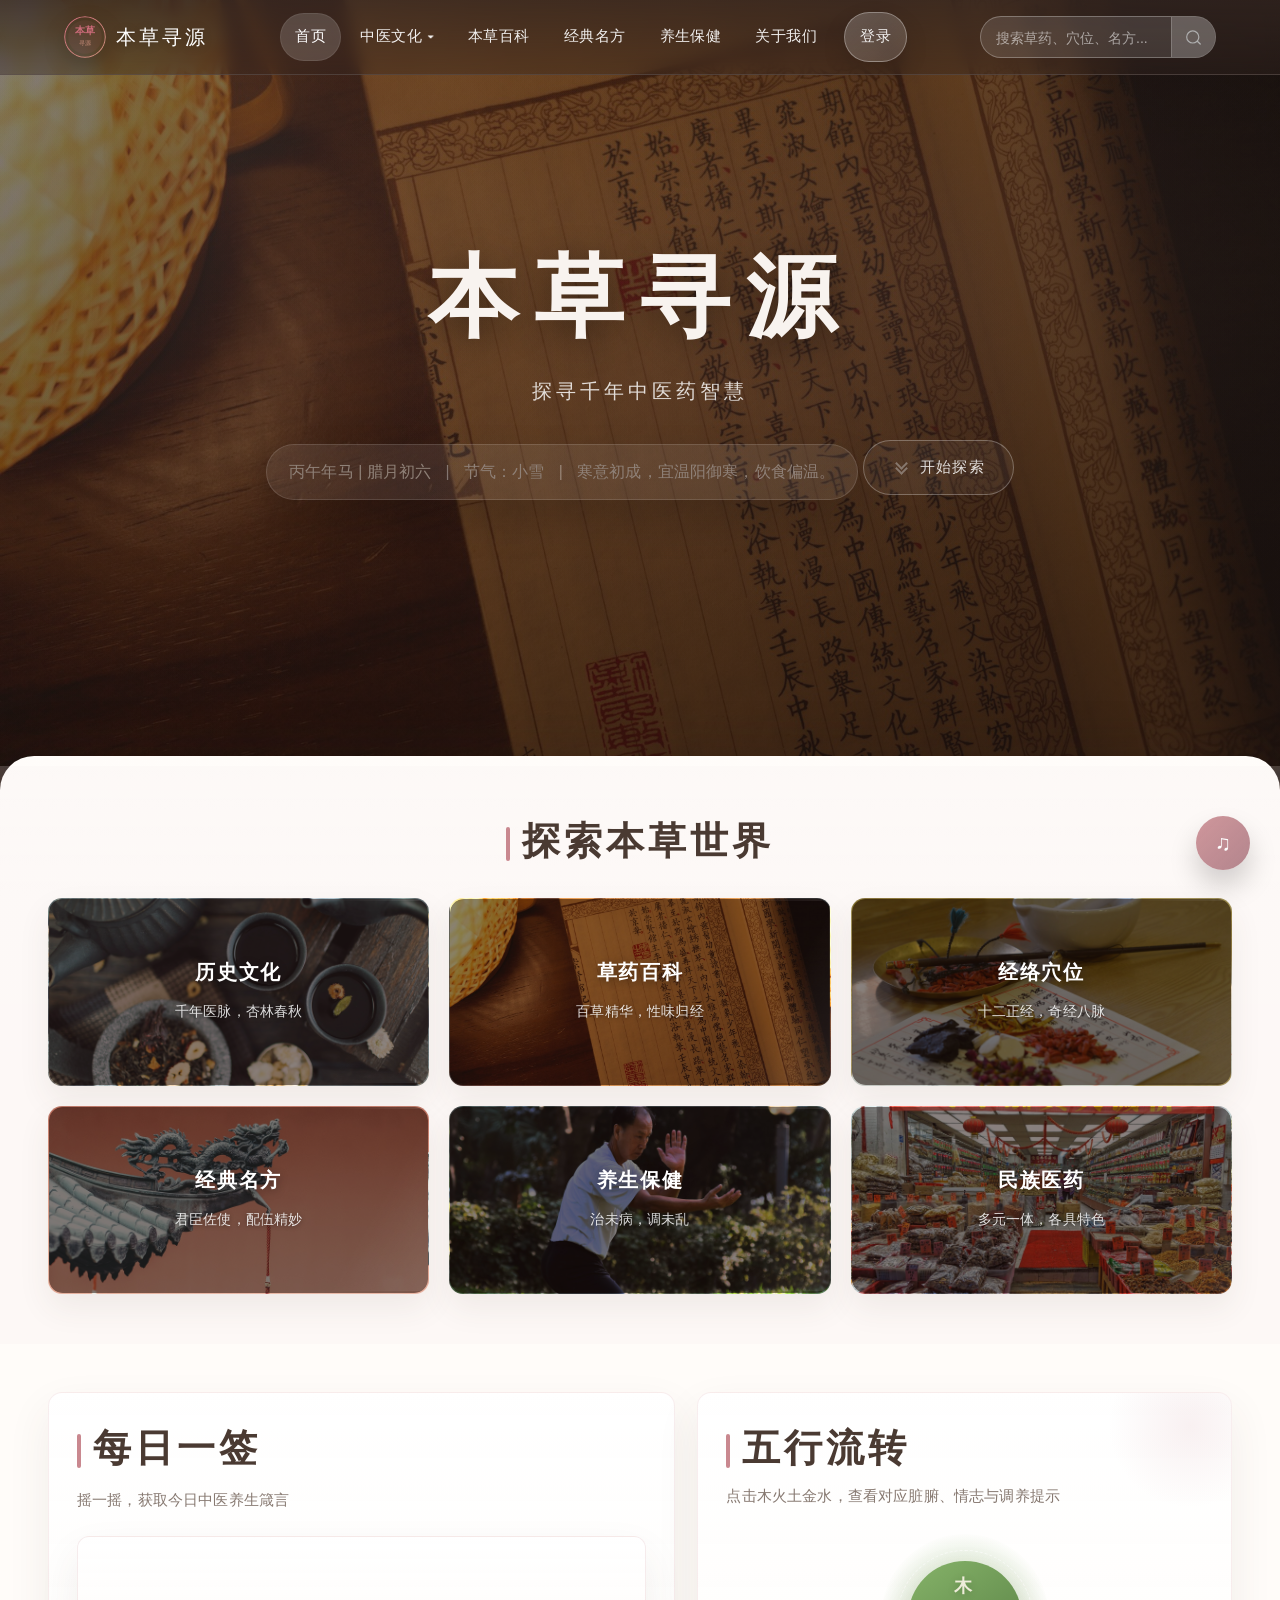
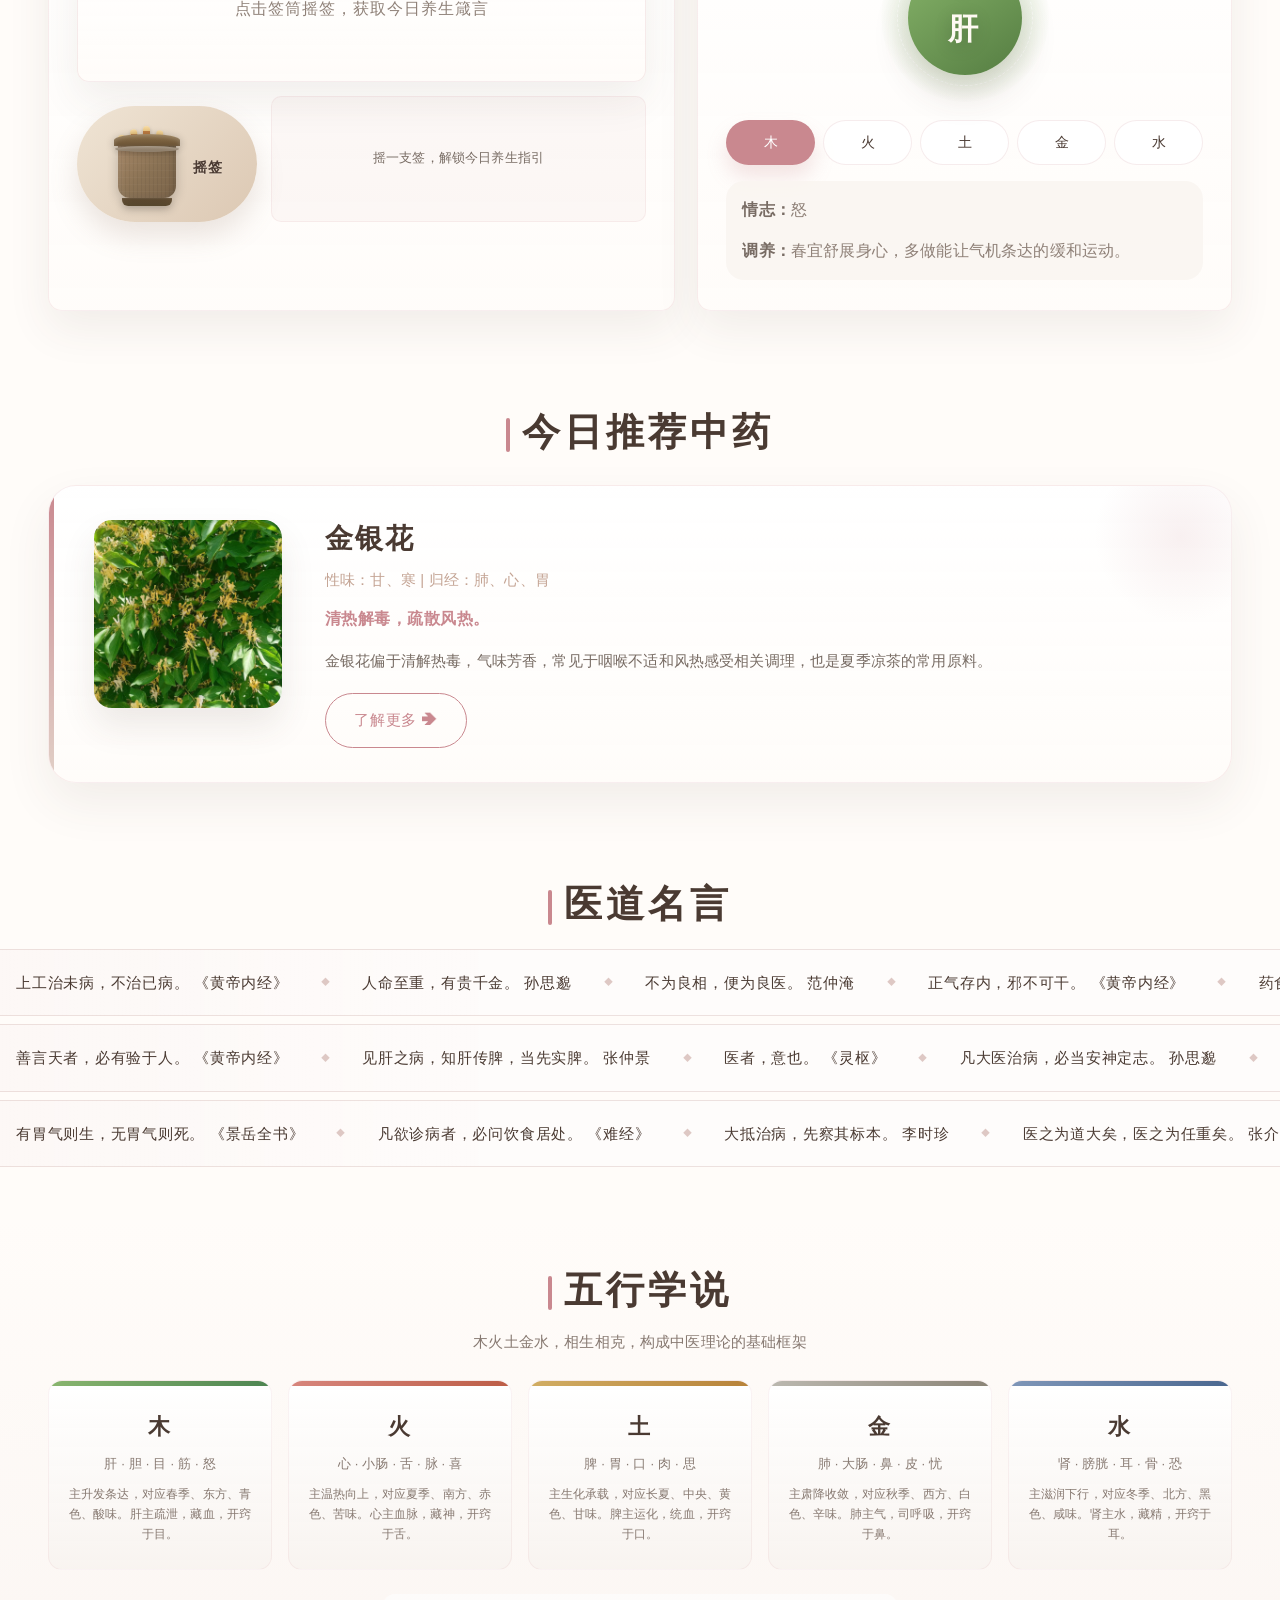
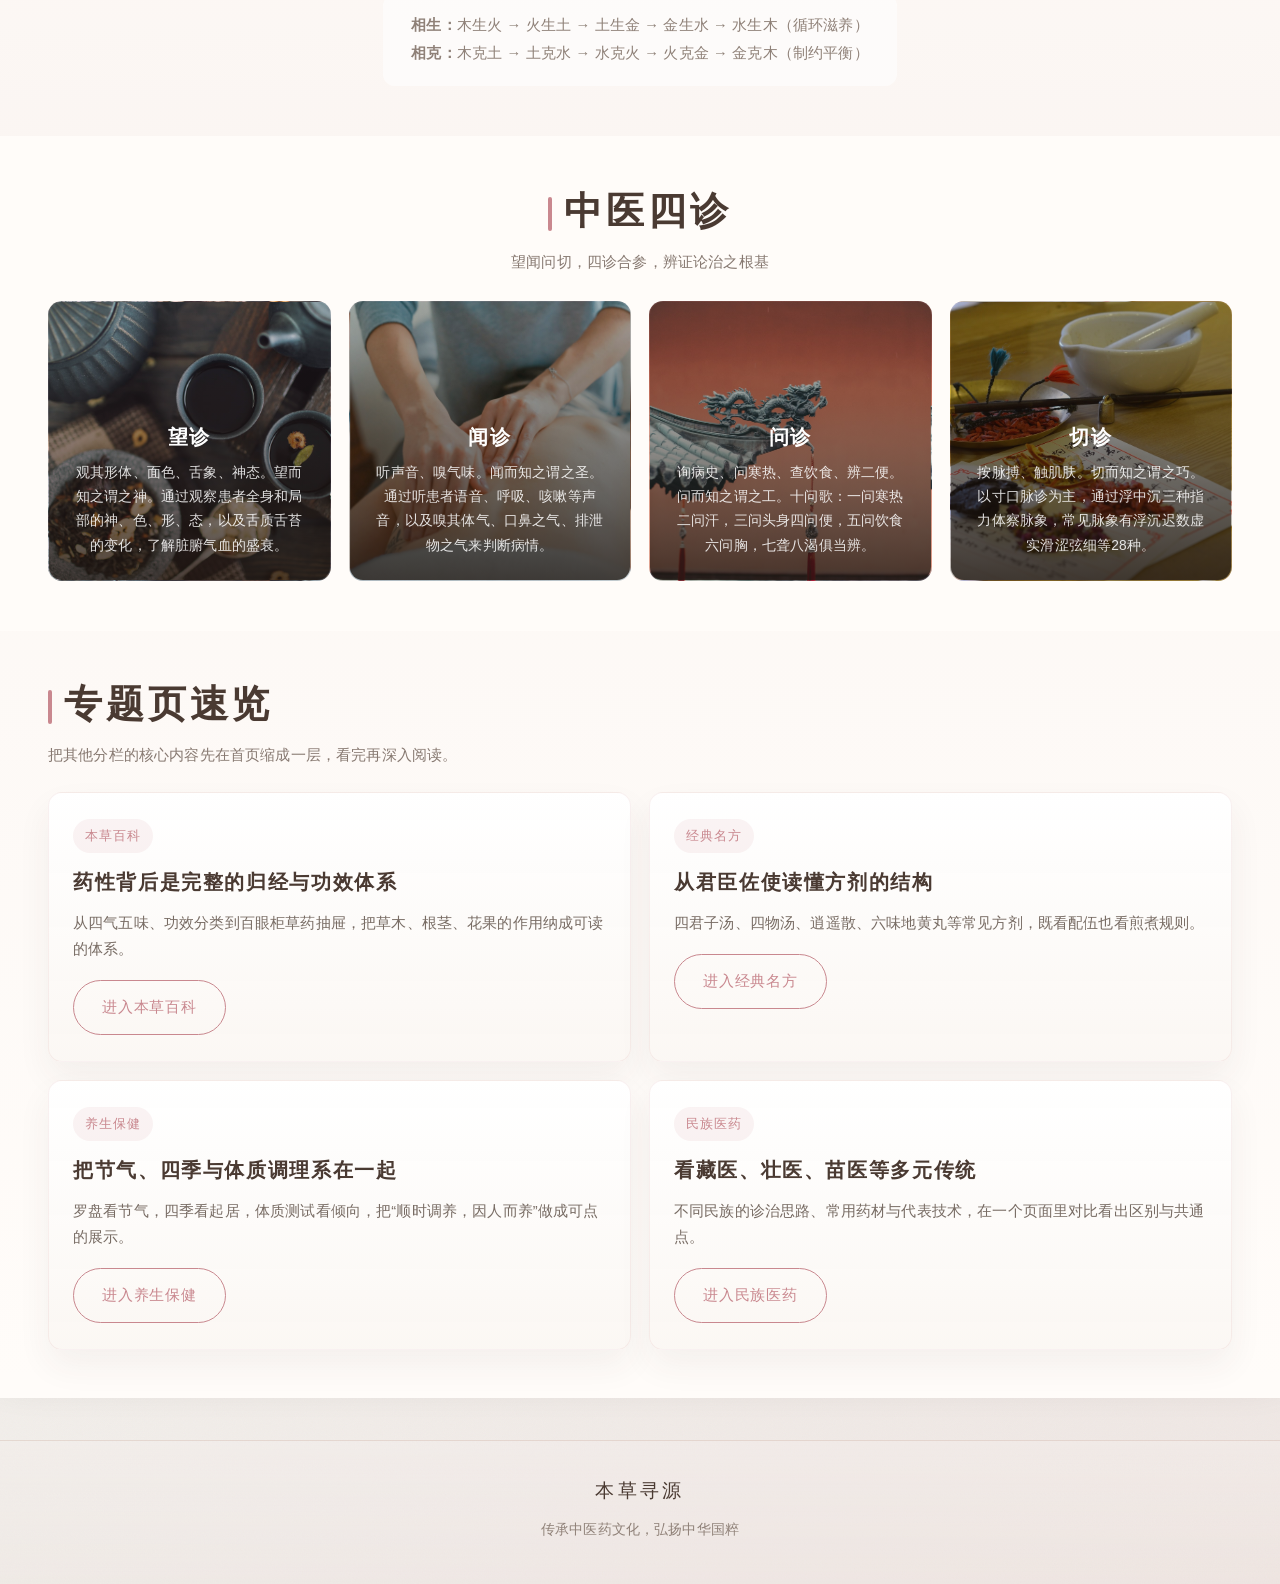
==== commit 2f0f9cdd: "@ feat: 全面优化网站交互与视觉 - 新增「关于我们」页面，项目简介+团队成员+技术栈 - 全站导航栏添加「关于我们」入口 - 本草百科：60味药材补齐真实图片路径，百眼柜重做为分类抽屉式 - " ====
--- a/index.html
+++ b/index.html
@@ -1,4 +1,4 @@
-<!DOCTYPE html>
+﻿<!DOCTYPE html>
 <html lang="zh-CN">
 <head>
   <meta charset="UTF-8">
@@ -30,6 +30,7 @@
           <li><a href="herbs.html">本草百科</a></li>
           <li><a href="prescription.html">经典名方</a></li>
           <li><a href="wellness.html">养生保健</a></li>
+          <li><a href="about.html">关于我们</a></li>
           <li><a href="login.html" class="nav-login">登录</a></li>
         </ul>
       </nav>
@@ -59,6 +60,38 @@
   </section>
 
   <main class="home-main" id="home-main">
+    <section class="categories" id="categories">
+      <div class="container">
+        <h2 class="section-title">探索本草世界</h2>
+        <div class="category-grid">
+          <a href="history.html" class="category-card card-history">
+            <h3>历史文化</h3>
+            <p>千年医脉，杏林春秋</p>
+          </a>
+          <a href="herbs.html" class="category-card card-herbs">
+            <h3>草药百科</h3>
+            <p>百草精华，性味归经</p>
+          </a>
+          <a href="meridian.html" class="category-card card-meridian">
+            <h3>经络穴位</h3>
+            <p>十二正经，奇经八脉</p>
+          </a>
+          <a href="prescription.html" class="category-card card-prescription">
+            <h3>经典名方</h3>
+            <p>君臣佐使，配伍精妙</p>
+          </a>
+          <a href="wellness.html" class="category-card card-wellness">
+            <h3>养生保健</h3>
+            <p>治未病，调未乱</p>
+          </a>
+          <a href="ethnic.html" class="category-card card-ethnic">
+            <h3>民族医药</h3>
+            <p>多元一体，各具特色</p>
+          </a>
+        </div>
+      </div>
+    </section>
+
     <section class="daily-fortune" id="daily-fortune">
       <div class="container">
         <div class="fortune-layout">
@@ -67,34 +100,37 @@
             <p class="section-desc">摇一摇，获取今日中医养生箴言</p>
             <div class="fortune-box">
               <div class="fortune-display" id="fortune-display">
-                <span id="fortune-text">点击签筒摇签</span>
+                <div id="fortune-text" class="fortune-content">
+                  <span class="fortune-hint">点击签筒摇签，获取今日养生箴言</span>
+                </div>
               </div>
-              <button class="fortune-btn" id="fortune-btn" title="摇签">
-                <div class="divining-cup">
-                  <div class="fortune-stick-group" aria-hidden="true">
-                    <span class="fortune-stick stick-1"></span>
-                    <span class="fortune-stick stick-2"></span>
-                    <span class="fortune-stick stick-3"></span>
-                    <span class="fortune-stick stick-4"></span>
-                    <span class="fortune-stick stick-5"></span>
+              <div class="fortune-row-bottom">
+                <button class="fortune-btn" id="fortune-btn" title="摇签">
+                  <div class="divining-cup">
+                    <div class="fortune-stick-group" aria-hidden="true">
+                      <span class="fortune-stick stick-1"></span>
+                      <span class="fortune-stick stick-2"></span>
+                      <span class="fortune-stick stick-3"></span>
+                      <span class="fortune-stick stick-4"></span>
+                      <span class="fortune-stick stick-5"></span>
+                    </div>
+                    <div class="cup-top"></div>
+                    <div class="cup-body">
+                      <div class="cup-pattern"></div>
+                    </div>
+                    <div class="cup-bottom"></div>
+                    <div class="cup-rim"></div>
                   </div>
-                  <div class="cup-top"></div>
-                  <div class="cup-body">
-                    <div class="cup-pattern"></div>
-                  </div>
-                  <div class="cup-bottom"></div>
-                  <div class="cup-rim"></div>
-                </div>
-                <span class="cup-label">摇签</span>
-              </button>
+                  <span class="cup-label">摇签</span>
+                </button>
+                <div class="fortune-tip" id="fortune-tip">摇一支签，解锁今日养生指引</div>
+              </div>
             </div>
           </div>
 
           <aside class="fortune-sidecard">
-            <div class="fortune-sidecard-head">
-              <h3>五行流转</h3>
-              <p>点击木火土金水，查看对应脏腑、情志与调养提示</p>
-            </div>
+            <h2 class="section-title fortune-sidecard-title">五行流转</h2>
+            <p class="section-desc fortune-sidecard-desc">点击木火土金水，查看对应脏腑、情志与调养提示</p>
             <div class="element-orb" id="element-orb" data-element="mu">
               <span class="orb-glow orb-glow-a"></span>
               <span class="orb-glow orb-glow-b"></span>
@@ -115,38 +151,6 @@
               <p><strong>调养：</strong><span id="element-tip">春宜舒展身心，多做能让气机条达的缓和运动。</span></p>
             </div>
           </aside>
-        </div>
-      </div>
-    </section>
-
-    <section class="categories" id="categories">
-      <div class="container">
-        <h2 class="section-title">探索本草世界</h2>
-        <div class="category-grid">
-          <a href="history.html" class="category-card card-history">
-            <h3>历史文化</h3>
-            <p>千年医脉，杏林春秋</p>
-          </a>
-          <a href="herbs.html" class="category-card card-herbs">
-            <h3>草药百科</h3>
-            <p>百草精华，性味归经</p>
-          </a>
-          <a href="meridian.html" class="category-card card-meridian">
-            <h3>经络穴位</h3>
-            <p>十二正经，奇经八脉</p>
-          </a>
-          <a href="prescription.html" class="category-card card-prescription">
-            <h3>经典名方</h3>
-            <p>君臣佐使，配伍精妙</p>
-          </a>
-          <a href="wellness.html" class="category-card card-wellness">
-            <h3>养生保健</h3>
-            <p>治未病，调未乱</p>
-          </a>
-          <a href="ethnic.html" class="category-card card-ethnic">
-            <h3>民族医药</h3>
-            <p>多元一体，各具特色</p>
-          </a>
         </div>
       </div>
     </section>
@@ -294,7 +298,7 @@
 
   <div id="music-player">
     <audio id="bgm" loop preload="none">
-      <source src="music/guanqin.ogg" type="audio/ogg">
+      <source src="music/bencaogangmu.webm" type="audio/webm">
     </audio>
     <div id="jade-icon" class="paused" title="点击播放/暂停背景音乐">&#9835;</div>
   </div>
--- a/css/common.css
+++ b/css/common.css
@@ -153,15 +153,15 @@
   transition: background 0.35s ease, box-shadow 0.35s ease, backdrop-filter 0.35s ease;
   padding: 0;
   background: linear-gradient(180deg, rgba(52, 38, 33, 0.78), rgba(52, 38, 33, 0.42));
-  backdrop-filter: blur(18px) saturate(1.18);
-  -webkit-backdrop-filter: blur(18px) saturate(1.18);
+  backdrop-filter: blur(8px) saturate(1.08);
+  -webkit-backdrop-filter: blur(8px) saturate(1.08);
   border-bottom: 1px solid rgba(255, 255, 255, 0.12);
 }
 
 #nav-header.scrolled {
   background: rgba(49, 34, 30, 0.9);
-  backdrop-filter: blur(22px) saturate(1.08);
-  -webkit-backdrop-filter: blur(22px) saturate(1.08);
+  backdrop-filter: blur(10px) saturate(1.04);
+  -webkit-backdrop-filter: blur(10px) saturate(1.04);
   box-shadow: 0 14px 30px rgba(0, 0, 0, 0.12);
   border-bottom: 1px solid rgba(255, 255, 255, 0.12);
 }
@@ -276,8 +276,8 @@
   top: 100%;
   left: 0;
   background: rgba(55, 35, 30, 0.94);
-  backdrop-filter: blur(16px);
-  -webkit-backdrop-filter: blur(16px);
+  backdrop-filter: blur(8px);
+  -webkit-backdrop-filter: blur(8px);
   border-radius: 16px;
   min-width: 168px;
   overflow: hidden;
@@ -430,8 +430,8 @@
   height: 54px;
   border-radius: 50%;
   background: linear-gradient(135deg, rgba(201, 136, 143, 0.88), rgba(164, 111, 120, 0.84));
-  backdrop-filter: blur(8px);
-  -webkit-backdrop-filter: blur(8px);
+  backdrop-filter: blur(4px);
+  -webkit-backdrop-filter: blur(4px);
   box-shadow: 0 16px 28px rgba(0, 0, 0, 0.18);
   display: flex;
   align-items: center;
@@ -473,7 +473,7 @@
   border-top: 1px solid rgba(196, 164, 148, 0.26);
   padding: 32px 20px 36px;
   text-align: center;
-  margin-top: var(--spacing-section);
+  margin-top: 42px;
 }
 
 .site-footer .footer-brand {
@@ -686,8 +686,7 @@
   z-index: 0;
   background-size: cover;
   background-position: center;
-  transform: scale(1.03);
-  animation: bannerDrift 14s ease-in-out infinite alternate;
+  transform: none;
 }
 
 .banner-history .banner-bg {
@@ -767,11 +766,6 @@
 .reveal-on-scroll.is-visible {
   opacity: 1;
   transform: translate3d(0, 0, 0) scale(1);
-}
-
-@keyframes bannerDrift {
-  0% { transform: scale(1.04) translate3d(0, 0, 0); }
-  100% { transform: scale(1.1) translate3d(0, -8px, 0); }
 }
 
 @media (prefers-reduced-motion: reduce) {
--- a/css/index.css
+++ b/css/index.css
@@ -22,38 +22,25 @@
     radial-gradient(circle at 78% 28%, rgba(201, 136, 143, 0.14), transparent 30%),
     url("../images/banner/home-hero.jpg") center 35% / cover no-repeat;
   z-index: 0;
-  transform: scale(1.04);
-}
-
-.hero-ink-bg::before {
-  content: "";
-  position: absolute;
-  inset: -5%;
-  background:
-    radial-gradient(ellipse at 25% 45%, rgba(201, 136, 143, 0.09) 0%, transparent 55%),
-    radial-gradient(ellipse at 70% 35%, rgba(196, 164, 148, 0.08) 0%, transparent 50%),
-    radial-gradient(ellipse at 50% 65%, rgba(222, 200, 196, 0.06) 0%, transparent 50%);
-  animation: inkFlow1 10s ease-in-out infinite alternate;
-}
-
+  transform: none;
+}
+
+.hero-ink-bg::before,
 .hero-ink-bg::after {
   content: "";
   position: absolute;
-  inset: -6%;
+  inset: 0;
+  pointer-events: none;
+}
+
+.hero-ink-bg::before {
   background:
-    radial-gradient(circle at 55% 45%, rgba(201, 136, 143, 0.06) 0%, transparent 40%),
-    radial-gradient(circle at 35% 60%, rgba(196, 164, 148, 0.05) 0%, transparent 45%);
-  animation: inkFlow2 12s ease-in-out infinite alternate;
-}
-
-@keyframes inkFlow1 {
-  0% { opacity: 0.52; transform: scale(1); }
-  100% { opacity: 0.85; transform: scale(1.04); }
-}
-
-@keyframes inkFlow2 {
-  0% { opacity: 0.4; transform: scale(1.03); }
-  100% { opacity: 0.75; transform: scale(1); }
+    radial-gradient(ellipse at 25% 45%, rgba(201, 136, 143, 0.08) 0%, transparent 55%),
+    radial-gradient(ellipse at 70% 35%, rgba(196, 164, 148, 0.07) 0%, transparent 50%);
+}
+
+.hero-ink-bg::after {
+  background: radial-gradient(circle at 55% 45%, rgba(201, 136, 143, 0.05) 0%, transparent 40%);
 }
 
 .hero-overlay {
@@ -130,7 +117,6 @@
   border: 1px solid rgba(255, 255, 255, 0.28);
   border-radius: 999px;
   transition: all 0.3s ease;
-  animation: hintFloat 2.8s ease-in-out infinite;
   background: rgba(255, 255, 255, 0.05);
 }
 
@@ -168,11 +154,6 @@
   color: #fff;
   border-color: rgba(255, 255, 255, 0.45);
   box-shadow: 0 16px 34px rgba(0, 0, 0, 0.14);
-}
-
-@keyframes hintFloat {
-  0%, 100% { transform: translateY(0); }
-  50% { transform: translateY(6px); }
 }
 
 .home-main {
@@ -244,7 +225,7 @@
 .fortune-sidecard {
   background: linear-gradient(180deg, rgba(255, 255, 255, 0.97), rgba(255, 252, 249, 0.92));
   border: 1px solid rgba(201, 136, 143, 0.14);
-  border-radius: 28px;
+  border-radius: 14px;
   padding: 30px 28px;
   box-shadow: 0 18px 44px rgba(74, 58, 50, 0.08);
 }
@@ -270,37 +251,33 @@
   background: radial-gradient(circle, rgba(201, 136, 143, 0.12), transparent 68%);
 }
 
-.fortune-sidecard-head {
-  position: relative;
-  z-index: 1;
-}
-
-.fortune-sidecard h3 {
-  font-family: var(--font-title);
-  font-size: 1.45em;
-  color: var(--color-deep);
-  margin-bottom: 8px;
-}
-
-.fortune-sidecard p {
-  color: #7d6f67;
-  line-height: 1.7;
+.fortune-sidecard-title {
+  margin-bottom: 6px;
+}
+
+.fortune-sidecard-desc {
+  margin-bottom: 18px;
 }
 
 .fortune-box {
   display: flex;
   flex-direction: column;
-  align-items: flex-start;
-  gap: 16px;
+  gap: 14px;
+}
+
+.fortune-row-bottom {
+  display: flex;
+  gap: 14px;
+  align-items: stretch;
 }
 
 .fortune-display {
   background: linear-gradient(180deg, rgba(255, 255, 255, 0.98), rgba(255, 252, 249, 0.94));
   border: 1px solid rgba(201, 136, 143, 0.16);
-  border-radius: 22px;
-  padding: 28px 32px;
+  border-radius: 12px;
+  padding: 24px 28px;
   width: 100%;
-  min-height: 106px;
+  min-height: 146px;
   display: flex;
   align-items: center;
   justify-content: center;
@@ -308,15 +285,68 @@
   transition: all 0.4s ease;
 }
 
-#fortune-text {
-  font-family: var(--font-title);
-  font-size: 1.1em;
+.fortune-content {
+  display: flex;
+  flex-direction: column;
+  align-items: center;
+  gap: 7px;
+  text-align: center;
+  width: 100%;
+}
+
+.fortune-hint {
+  font-family: var(--font-title);
+  font-size: 1em;
+  color: var(--color-dust);
+  letter-spacing: 0.06em;
+}
+
+.fortune-number {
+  font-size: 0.72em;
+  color: var(--color-rose);
+  letter-spacing: 0.1em;
+  border-bottom: 1px solid rgba(201,136,143,0.2);
+  padding-bottom: 4px;
+}
+
+.fortune-main {
+  font-family: var(--font-title);
+  font-size: 1.05em;
   color: var(--color-deep);
-  letter-spacing: 0.08em;
   line-height: 1.8;
 }
 
-.fortune-display.text-changed #fortune-text {
+.fortune-row {
+  width: 100%;
+  font-size: 0.82em;
+  line-height: 1.6;
+}
+
+.fortune-yi {
+  color: #5a7a4a;
+}
+
+.fortune-ji {
+  color: #a0584a;
+}
+
+.fortune-tip {
+  flex: 1;
+  padding: 16px 18px;
+  background: rgba(201,136,143,0.05);
+  border-radius: 10px;
+  border: 1px solid rgba(201,136,143,0.1);
+  font-size: 0.84em;
+  color: #786c64;
+  line-height: 1.7;
+  text-align: center;
+  display: flex;
+  align-items: center;
+  justify-content: center;
+  transition: all 0.4s ease;
+}
+
+.fortune-display.text-changed .fortune-content {
   animation: fortuneFadeIn 0.6s ease;
 }
 
@@ -328,10 +358,12 @@
 .fortune-btn {
   display: inline-flex;
   align-items: center;
+  justify-content: center;
   gap: 10px;
   padding: 14px 34px;
-  background: linear-gradient(135deg, var(--color-rose), #b97d85);
-  color: #fff;
+  align-self: center;
+  background: linear-gradient(135deg, #efe4d4, #dcc8b3);
+  color: var(--color-deep);
   border: none;
   border-radius: 999px;
   font-size: 1.02em;
@@ -339,13 +371,13 @@
   transition: background 0.3s, box-shadow 0.3s, transform 0.3s;
   letter-spacing: 0.08em;
   font-weight: 500;
-  box-shadow: 0 16px 30px rgba(201, 136, 143, 0.24);
-  will-change: transform;
+  box-shadow: 0 14px 28px rgba(141, 113, 92, 0.18);
+  margin-top: 10px;
 }
 
 .fortune-btn:hover {
-  background: linear-gradient(135deg, #c17f87, #ab7279);
-  box-shadow: 0 18px 36px rgba(201, 136, 143, 0.32);
+  background: linear-gradient(135deg, #f3e7d8, #d6bea6);
+  box-shadow: 0 18px 36px rgba(141, 113, 92, 0.24);
   transform: translateY(-2px);
 }
 
@@ -358,7 +390,6 @@
   height: 88px;
   position: relative;
   padding-top: 12px;
-  will-change: transform;
   backface-visibility: hidden;
   -webkit-backface-visibility: hidden;
 }
@@ -473,11 +504,11 @@
 
 .cup-label {
   font-size: 0.85em;
-  color: #fff;
+  color: var(--color-deep);
   font-weight: 600;
   letter-spacing: 0.06em;
   margin-top: 6px;
-  text-shadow: 0 1px 2px rgba(0, 0, 0, 0.3);
+  text-shadow: 0 1px 2px rgba(255, 255, 255, 0.24);
 }
 
 .fortune-btn.shaking {
@@ -531,14 +562,12 @@
 
 .orb-glow-a {
   background: radial-gradient(circle, rgba(255, 255, 255, 0.72) 0%, var(--orb-soft) 42%, transparent 72%);
-  animation: orbPulse 4.6s ease-in-out infinite;
 }
 
 .orb-glow-b {
   inset: 16px;
   background: radial-gradient(circle, rgba(255, 255, 255, 0.2), transparent 70%);
   border: 1px dashed rgba(255, 255, 255, 0.6);
-  animation: orbSpin 14s linear infinite;
 }
 
 .orb-core {
@@ -558,24 +587,21 @@
 
 .orb-core strong {
   font-family: var(--font-title);
-  font-size: 2.2em;
+  font-size: 1.15em;
   line-height: 1;
-  margin-bottom: 8px;
+  margin-bottom: 6px;
+  letter-spacing: 0.16em;
+  color: rgba(255, 247, 236, 0.88);
+  text-shadow: 0 2px 10px rgba(0, 0, 0, 0.16);
 }
 
 .orb-core span {
-  font-size: 0.98em;
-  letter-spacing: 0.08em;
-}
-
-@keyframes orbPulse {
-  0%, 100% { transform: scale(0.98); opacity: 0.9; }
-  50% { transform: scale(1.06); opacity: 1; }
-}
-
-@keyframes orbSpin {
-  from { transform: rotate(0deg); }
-  to { transform: rotate(360deg); }
+  font-size: 1.9em;
+  font-family: var(--font-title);
+  font-weight: 600;
+  letter-spacing: 0.1em;
+  color: #fffaf3;
+  text-shadow: 0 4px 18px rgba(0, 0, 0, 0.18);
 }
 
 .element-actions {
@@ -647,7 +673,7 @@
   background-size: cover;
   background-position: center;
   border: 1px solid rgba(255, 255, 255, 0.18);
-  border-radius: 22px;
+  border-radius: 14px;
   transition: all 0.35s ease;
   position: relative;
   overflow: hidden;
@@ -668,7 +694,7 @@
   inset: 0;
   background: rgba(30, 15, 10, 0.52);
   z-index: 1;
-  border-radius: 22px;
+  border-radius: 14px;
   transition: background 0.35s ease;
 }
 
@@ -680,7 +706,7 @@
   content: "";
   position: absolute;
   inset: 0;
-  border-radius: 22px;
+  border-radius: 14px;
   border: 2px solid rgba(255, 255, 255, 0);
   background: linear-gradient(120deg, rgba(255, 255, 255, 0) 24%, rgba(255, 255, 255, 0.18) 48%, rgba(255, 255, 255, 0) 72%);
   background-size: 210% 100%;
@@ -756,7 +782,6 @@
   height: 180px;
   border-radius: 50%;
   background: radial-gradient(circle, rgba(201, 136, 143, 0.12), transparent 68%);
-  animation: featuredGlow 7.5s ease-in-out infinite alternate;
 }
 
 .featured-img {
@@ -905,7 +930,7 @@
 
 @keyframes marqueeScroll {
   0% { transform: translateX(0); }
-  100% { transform: translateX(-100%); }
+  100% { transform: translateX(-50%); }
 }
 
 .marquee-track:hover .marquee-content {
@@ -926,7 +951,7 @@
 
 .wuxing-card {
   background: linear-gradient(180deg, rgba(255, 255, 255, 0.96), rgba(248, 243, 239, 0.92));
-  border-radius: 16px;
+  border-radius: 14px;
   padding: 26px 18px 24px;
   border: 1px solid rgba(201,136,143,0.1);
   transition: all 0.3s;
@@ -996,7 +1021,7 @@
 
 .sizhen-card {
   background: #fff;
-  border-radius: 18px;
+  border-radius: 14px;
   min-height: 280px;
   padding: 22px;
   border: 1px solid rgba(201,136,143,0.1);
@@ -1067,7 +1092,7 @@
 .overview-card {
   background: linear-gradient(180deg, rgba(255,255,255,0.97), rgba(251,247,243,0.95));
   border: 1px solid rgba(201, 136, 143, 0.12);
-  border-radius: 22px;
+  border-radius: 14px;
   padding: 26px 24px;
   box-shadow: 0 16px 34px rgba(74, 58, 50, 0.06);
 }
@@ -1098,11 +1123,6 @@
   margin-bottom: 18px;
 }
 
-@keyframes featuredGlow {
-  0% { transform: translate3d(0, 0, 0) scale(1); opacity: 0.7; }
-  100% { transform: translate3d(-12px, 14px, 0) scale(1.12); opacity: 1; }
-}
-
 @media (max-width: 1100px) {
   .fortune-layout,
   .overview-grid {
@@ -1196,14 +1216,26 @@
     grid-template-columns: 1fr;
   }
 
+  .fortune-row-bottom {
+    flex-direction: column;
+    gap: 10px;
+  }
+
   .fortune-display {
     min-width: 0;
     width: 100%;
     padding: 24px 20px;
+    min-height: 120px;
+  }
+
+  .fortune-tip {
+    flex: auto;
+    min-height: auto;
+    padding: 12px 14px;
   }
 
   .fortune-box {
-    align-items: stretch;
+    align-items: center;
   }
 
   .fortune-btn {
@@ -1229,15 +1261,6 @@
 }
 
 @media (prefers-reduced-motion: reduce) {
-  .hero-ink-bg::before,
-  .hero-ink-bg::after,
-  .hero-scroll-hint,
-  .featured-card::after,
-  .orb-glow-a,
-  .orb-glow-b {
-    animation: none;
-  }
-
   .featured-card:hover .herb-illustration {
     transform: none;
   }
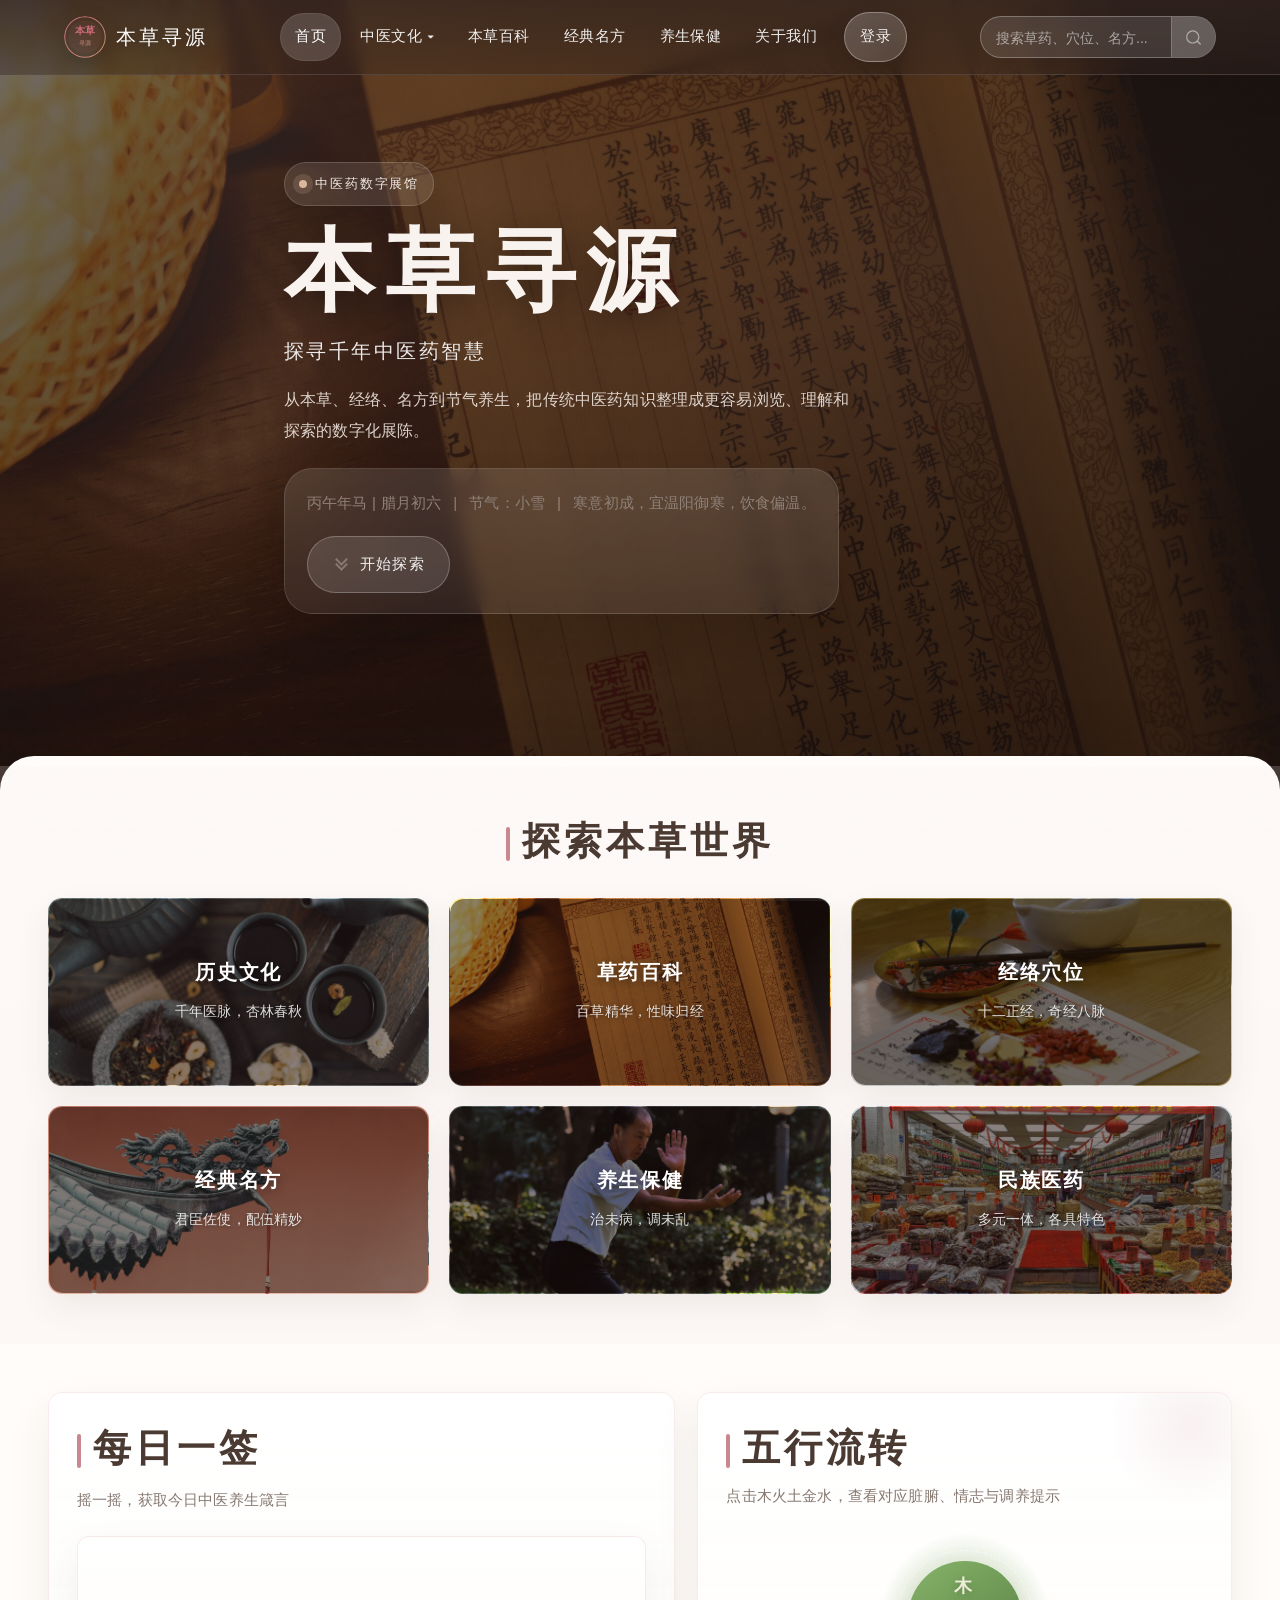
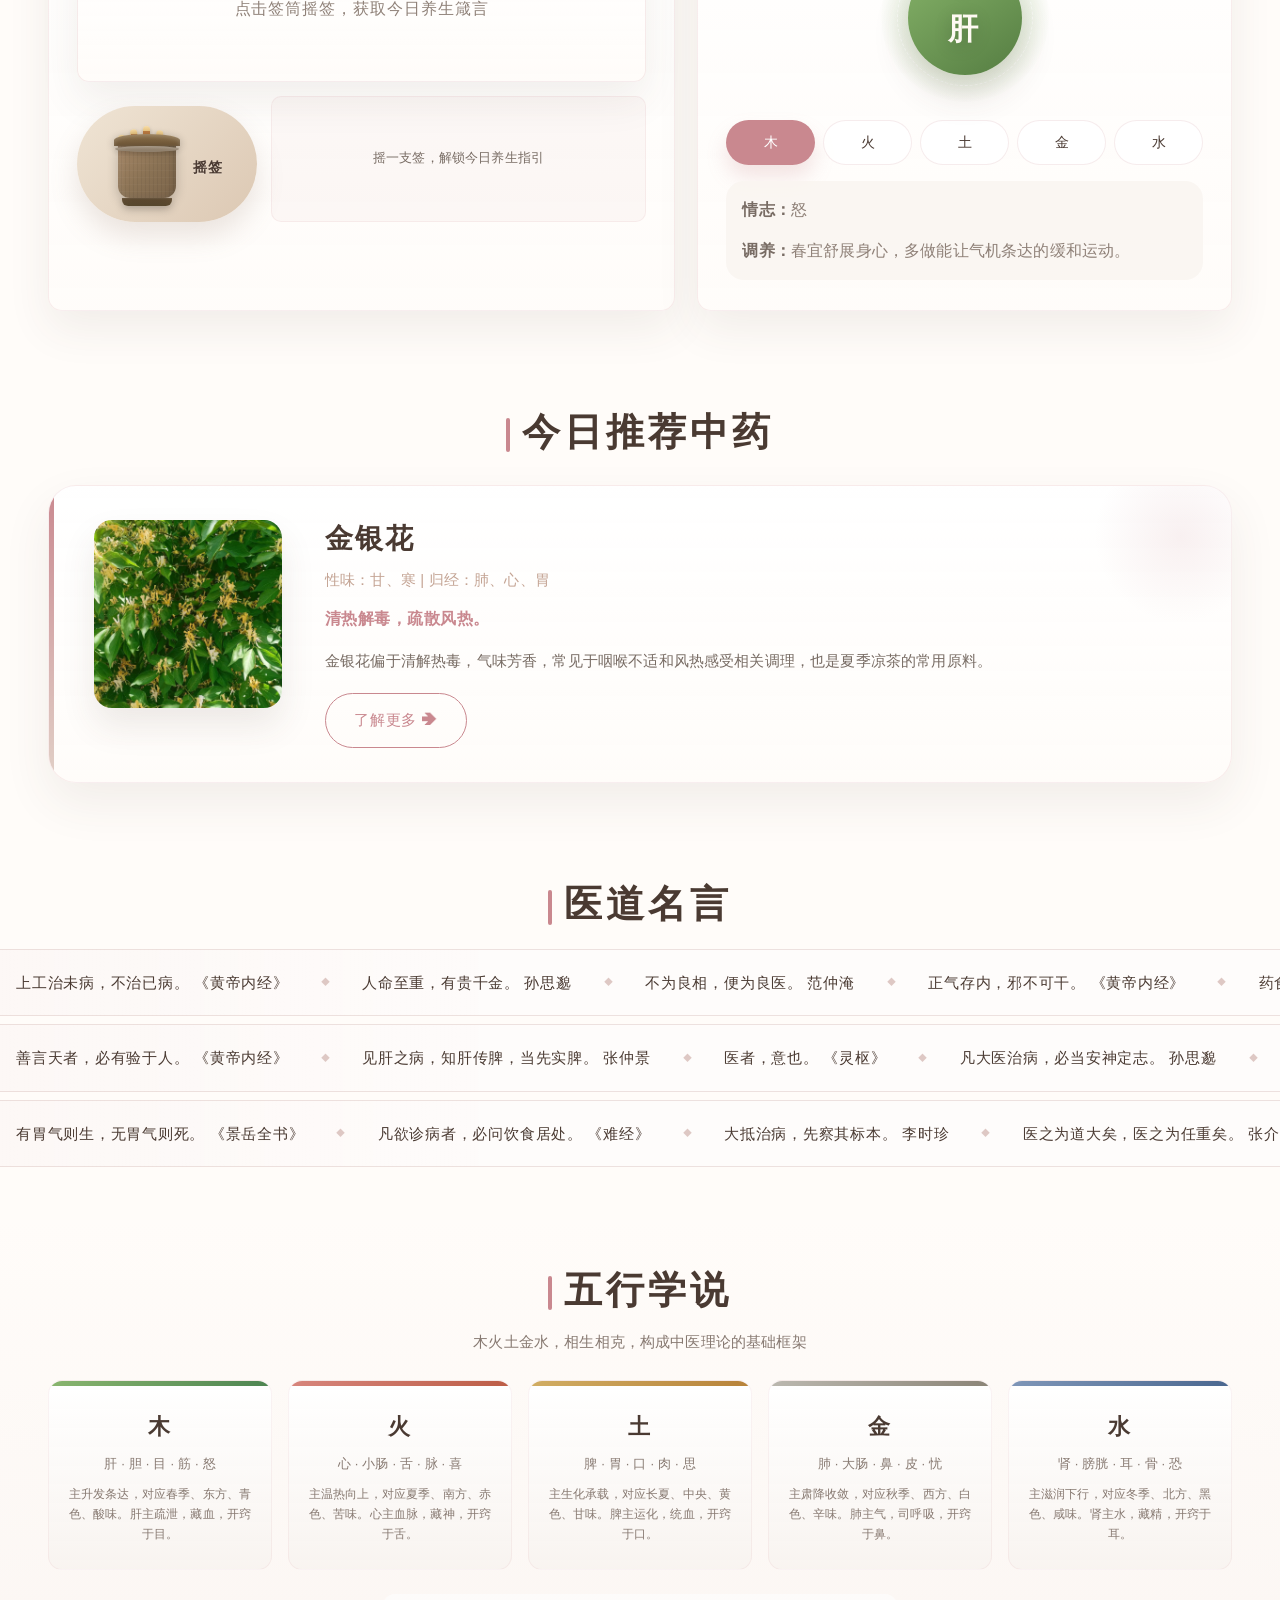
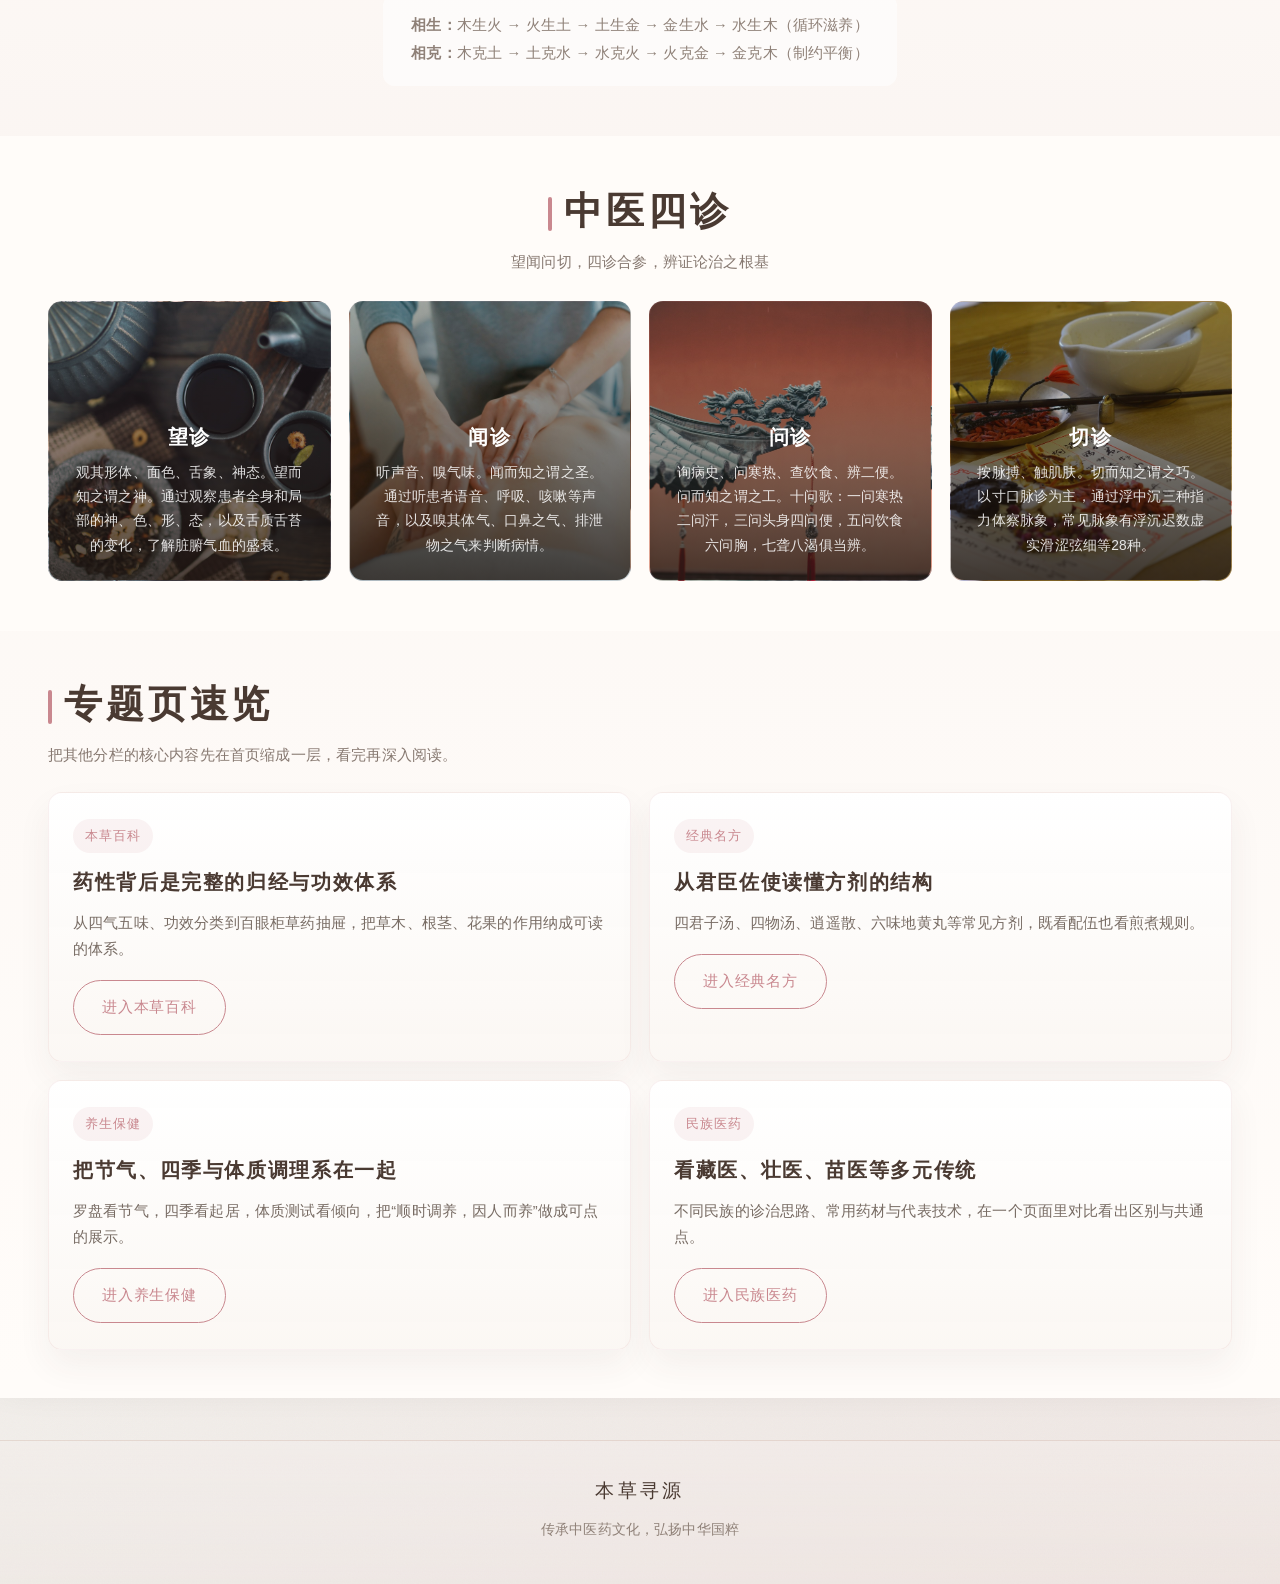
==== commit 7269d2e1: "@ style: 优化首页Hero区、关于我们页及全站样式统一 - 首页Hero区重构：新增badge标签、描述文字、磨砂玻璃信息栏 - 首页全局section间距与标题装饰线统一 - 关于我们页重构" ====
--- a/index.html
+++ b/index.html
@@ -4,7 +4,7 @@
   <meta charset="UTF-8">
   <meta name="viewport" content="width=device-width, initial-scale=1.0">
   <title>本草寻源 - 探寻千年中医药智慧</title>
-  <link rel="stylesheet" href="css/common.css">
+  <link rel="stylesheet" href="css/common.css?v=20260608">
   <link rel="stylesheet" href="css/index.css">
 </head>
 <body>
@@ -46,16 +46,20 @@
     <div class="hero-ink-bg"></div>
     <div class="hero-overlay"></div>
     <div class="hero-content">
+      <span class="hero-badge">中医药数字展馆</span>
       <h1 class="hero-title">本草寻源</h1>
       <p class="hero-subtitle">探寻千年中医药智慧</p>
-      <div class="date-info">
-        <span id="lunar-date">加载中...</span>
-        <span class="date-sep">|</span>
-        <span id="solar-term">加载中...</span>
-        <span class="date-sep">|</span>
-        <span id="term-tip"></span>
-      </div>
-      <a href="#home-main" class="hero-scroll-hint"><span class="hero-scroll-icon" aria-hidden="true"></span> 开始探索</a>
+      <p class="hero-description">从本草、经络、名方到节气养生，把传统中医药知识整理成更容易浏览、理解和探索的数字化展陈。</p>
+      <div class="hero-meta">
+        <div class="date-info">
+          <span id="lunar-date">加载中...</span>
+          <span class="date-sep">|</span>
+          <span id="solar-term">加载中...</span>
+          <span class="date-sep">|</span>
+          <span id="term-tip"></span>
+        </div>
+        <a href="#home-main" class="hero-scroll-hint"><span class="hero-scroll-icon" aria-hidden="true"></span> 开始探索</a>
+      </div>
     </div>
   </section>
 
@@ -303,7 +307,7 @@
     <div id="jade-icon" class="paused" title="点击播放/暂停背景音乐">&#9835;</div>
   </div>
 
-  <script src="javascript/nav.js"></script>
+  <script src="javascript/nav.js?v=20260608"></script>
   <script src="javascript/index.js"></script>
 </body>
 </html>
--- a/css/common.css
+++ b/css/common.css
@@ -199,6 +199,66 @@
   text-shadow: 0 1px 10px rgba(0, 0, 0, 0.24);
 }
 
+.nav-toggle {
+  display: none;
+  align-items: center;
+  justify-content: center;
+  width: 42px;
+  height: 42px;
+  border: 1px solid rgba(255, 255, 255, 0.28);
+  border-radius: 12px;
+  background: rgba(255, 255, 255, 0.12);
+  color: #fff;
+  cursor: pointer;
+  transition: background 0.25s ease, transform 0.25s ease, border-color 0.25s ease;
+}
+
+.nav-toggle:hover {
+  background: rgba(255, 255, 255, 0.18);
+  border-color: rgba(255, 255, 255, 0.36);
+  transform: translateY(-1px);
+}
+
+.nav-toggle-bar,
+.nav-toggle-bar::before,
+.nav-toggle-bar::after {
+  display: block;
+  width: 18px;
+  height: 2px;
+  border-radius: 999px;
+  background: currentColor;
+  transition: transform 0.25s ease, opacity 0.25s ease;
+  content: "";
+}
+
+.nav-toggle-bar {
+  position: relative;
+}
+
+.nav-toggle-bar::before {
+  position: absolute;
+  top: -6px;
+  left: 0;
+}
+
+.nav-toggle-bar::after {
+  position: absolute;
+  top: 6px;
+  left: 0;
+}
+
+#nav-header.nav-open .nav-toggle-bar {
+  background: transparent;
+}
+
+#nav-header.nav-open .nav-toggle-bar::before {
+  transform: translateY(6px) rotate(45deg);
+}
+
+#nav-header.nav-open .nav-toggle-bar::after {
+  transform: translateY(-6px) rotate(-45deg);
+}
+
 .nav-menu {
   display: flex;
   align-items: center;
@@ -421,30 +481,45 @@
   cursor: pointer;
 }
 
+#music-player.js-controlled {
+  opacity: 0;
+  pointer-events: none;
+  transform: translateY(18px);
+  transition: opacity 0.32s ease, transform 0.32s ease;
+}
+
+#music-player.js-controlled.is-visible {
+  opacity: 0.8;
+  pointer-events: auto;
+  transform: translateY(0);
+}
+
 #music-player.is-disabled {
   display: none;
 }
 
 #jade-icon {
-  width: 54px;
-  height: 54px;
+  width: 48px;
+  height: 48px;
   border-radius: 50%;
-  background: linear-gradient(135deg, rgba(201, 136, 143, 0.88), rgba(164, 111, 120, 0.84));
+  background: linear-gradient(135deg, rgba(201, 136, 143, 0.76), rgba(164, 111, 120, 0.72));
   backdrop-filter: blur(4px);
   -webkit-backdrop-filter: blur(4px);
-  box-shadow: 0 16px 28px rgba(0, 0, 0, 0.18);
+  box-shadow: 0 14px 24px rgba(0, 0, 0, 0.16);
   display: flex;
   align-items: center;
   justify-content: center;
-  font-size: 1.34em;
+  font-size: 1.1em;
   color: #fff;
-  transition: transform 0.3s, box-shadow 0.3s, background 0.3s;
+  transition: transform 0.3s, box-shadow 0.3s, background 0.3s, opacity 0.3s;
+  opacity: 0.86;
 }
 
 #jade-icon:hover {
-  box-shadow: 0 20px 34px rgba(0, 0, 0, 0.22);
-  background: linear-gradient(135deg, rgba(201, 136, 143, 0.94), rgba(164, 111, 120, 0.9));
+  box-shadow: 0 18px 30px rgba(0, 0, 0, 0.2);
+  background: linear-gradient(135deg, rgba(201, 136, 143, 0.88), rgba(164, 111, 120, 0.84));
   transform: translateY(-3px) scale(1.03);
+  opacity: 1;
 }
 
 #jade-icon.playing {
@@ -786,15 +861,16 @@
 
 @media (max-width: 768px) {
   .nav-container {
-    flex-wrap: wrap;
-    gap: 10px;
-    justify-content: center;
-    padding: 10px 16px 14px;
+    display: grid;
+    grid-template-columns: minmax(0, 1fr) auto;
+    align-items: center;
+    gap: 12px;
+    padding: 10px 16px 12px;
   }
 
   .nav-logo {
-    width: 100%;
-    justify-content: center;
+    width: auto;
+    justify-content: flex-start;
   }
 
   .nav-logo img {
@@ -807,40 +883,55 @@
     letter-spacing: 0.1em;
   }
 
+  .nav-toggle {
+    display: inline-flex;
+  }
+
   .nav-container nav {
     width: 100%;
-    order: 2;
+    order: 3;
+    grid-column: 1 / -1;
+    display: none;
   }
 
   .nav-menu {
     width: 100%;
-    justify-content: flex-start;
-    flex-wrap: nowrap;
-    gap: 6px;
-    overflow-x: auto;
-    overflow-y: hidden;
-    padding-bottom: 4px;
-    scrollbar-width: none;
-    -ms-overflow-style: none;
-  }
-
-  .nav-menu::-webkit-scrollbar {
-    display: none;
+    display: grid;
+    grid-template-columns: repeat(2, minmax(0, 1fr));
+    gap: 8px;
+    padding: 8px;
+    background: rgba(44, 30, 26, 0.9);
+    border: 1px solid rgba(255, 255, 255, 0.1);
+    border-radius: 18px;
+    box-shadow: 0 18px 36px rgba(0, 0, 0, 0.16);
   }
 
   .nav-menu > li {
-    flex: 0 0 auto;
+    flex: none;
   }
 
   .nav-menu > li > a {
-    padding: 8px 10px;
-    font-size: 0.82em;
+    padding: 10px 12px;
+    font-size: 0.84em;
+    text-align: center;
+    background: rgba(255, 255, 255, 0.06);
+  }
+
+  .nav-menu > li > a.nav-login {
+    margin-left: 0;
   }
 
   .nav-search {
     width: 100%;
-    order: 3;
+    order: 4;
+    grid-column: 1 / -1;
     justify-content: center;
+    display: none;
+  }
+
+  #nav-header.nav-open .nav-container nav,
+  #nav-header.nav-open .nav-search {
+    display: flex;
   }
 
   .nav-search input {
@@ -857,6 +948,21 @@
     left: 0;
   }
 
+  .has-sub > .submenu {
+    position: static;
+    min-width: 0;
+    margin-top: 8px;
+    padding: 6px;
+    border-radius: 12px;
+    background: rgba(255, 255, 255, 0.08);
+    box-shadow: none;
+    border-color: rgba(255, 255, 255, 0.06);
+  }
+
+  .submenu li a {
+    text-align: center;
+  }
+
   .page-header h1 {
     font-size: 1.8em;
   }
@@ -870,9 +976,9 @@
   }
 
   #jade-icon {
-    width: 46px;
-    height: 46px;
-    font-size: 1.1em;
+    width: 42px;
+    height: 42px;
+    font-size: 1em;
   }
 
   body {
@@ -894,8 +1000,8 @@
   }
 
   #music-player {
-    bottom: 18px;
-    right: 18px;
+    bottom: 20px;
+    right: 16px;
   }
 }
 
@@ -917,10 +1023,6 @@
     padding: 110px 16px 42px;
   }
 
-  .nav-menu > li > a.nav-login {
-    margin-left: 0;
-  }
-
   .nav-menu > li > a.nav-user {
     gap: 6px;
   }
@@ -928,4 +1030,8 @@
   .nav-user-name {
     max-width: 72px;
   }
-}
+
+  .nav-menu {
+    grid-template-columns: 1fr;
+  }
+}
--- a/css/index.css
+++ b/css/index.css
@@ -47,59 +47,102 @@
   position: absolute;
   inset: 0;
   background:
-    linear-gradient(180deg, rgba(24, 16, 14, 0.3), rgba(24, 16, 14, 0.46)),
-    linear-gradient(135deg, rgba(201, 136, 143, 0.08), transparent 48%);
+    linear-gradient(180deg, rgba(24, 16, 14, 0.42), rgba(24, 16, 14, 0.58)),
+    linear-gradient(135deg, rgba(201, 136, 143, 0.12), transparent 50%);
   z-index: 1;
 }
 
 .hero-content {
   position: relative;
   z-index: 2;
-  text-align: center;
+  display: flex;
+  flex-direction: column;
+  align-items: flex-start;
+  text-align: left;
   color: #fff;
-  padding: 40px 24px 60px;
-  max-width: 920px;
+  padding: 56px 24px 72px;
+  width: min(100%, 760px);
+  margin: 0 auto;
+}
+
+.hero-badge {
+  display: inline-flex;
+  align-items: center;
+  gap: 8px;
+  padding: 8px 14px;
+  margin-bottom: 18px;
+  border-radius: 999px;
+  border: 1px solid rgba(255, 255, 255, 0.16);
+  background: rgba(255, 248, 242, 0.1);
+  color: rgba(255, 248, 242, 0.92);
+  font-size: 0.84rem;
+  letter-spacing: 0.14em;
+  text-transform: uppercase;
+  box-shadow: 0 18px 32px rgba(0, 0, 0, 0.14);
+}
+
+.hero-badge::before {
+  content: "";
+  width: 8px;
+  height: 8px;
+  border-radius: 50%;
+  background: rgba(230, 194, 164, 0.92);
+  box-shadow: 0 0 0 6px rgba(230, 194, 164, 0.16);
 }
 
 .hero-title {
   font-family: var(--font-title);
   font-size: clamp(3.5rem, 7vw, 5.6rem);
-  letter-spacing: 0.18em;
+  letter-spacing: 0.12em;
   color: #f8f3ef;
   text-shadow: 0 8px 34px rgba(0, 0, 0, 0.38);
-  margin-bottom: 14px;
-  animation: titleFadeIn 1.5s ease-out;
-}
-
-@keyframes titleFadeIn {
-  from { opacity: 0; transform: translateY(30px); }
-  to { opacity: 1; transform: translateY(0); }
+  margin-bottom: 12px;
+  line-height: 1.08;
 }
 
 .hero-subtitle {
   font-family: var(--font-title);
-  font-size: 1.22em;
-  letter-spacing: 0.2em;
-  color: rgba(255, 255, 255, 0.82);
-  margin-bottom: 30px;
-  animation: titleFadeIn 1.5s ease-out 0.25s both;
+  font-size: 1.28em;
+  letter-spacing: 0.12em;
+  color: rgba(255, 255, 255, 0.9);
+  margin-bottom: 14px;
+}
+
+.hero-description {
+  max-width: 580px;
+  margin-bottom: 22px;
+  color: rgba(255, 248, 242, 0.82);
+  font-size: 1rem;
+  line-height: 1.9;
+}
+
+.hero-meta {
+  display: flex;
+  flex-direction: column;
+  align-items: flex-start;
+  gap: 18px;
+  padding: 20px 22px;
+  border-radius: 28px;
+  background: linear-gradient(180deg, rgba(255, 251, 247, 0.12), rgba(255, 251, 247, 0.08));
+  border: 1px solid rgba(255, 255, 255, 0.12);
+  box-shadow: 0 24px 42px rgba(16, 10, 8, 0.16);
+  backdrop-filter: blur(10px);
+  -webkit-backdrop-filter: blur(10px);
 }
 
 .date-info {
-  display: inline-flex;
-  align-items: center;
-  justify-content: center;
-  gap: 14px;
-  font-size: 0.98em;
-  color: rgba(255, 255, 255, 0.85);
-  margin-bottom: 34px;
-  animation: titleFadeIn 1.5s ease-out 0.5s both;
+  display: flex;
+  align-items: center;
+  justify-content: flex-start;
+  gap: 12px;
+  font-size: 0.95em;
+  color: rgba(255, 255, 255, 0.88);
   flex-wrap: wrap;
-  padding: 12px 22px;
-  border-radius: 999px;
-  background: rgba(255, 255, 255, 0.08);
-  border: 1px solid rgba(255, 255, 255, 0.12);
-  box-shadow: 0 20px 42px rgba(0, 0, 0, 0.16);
+  padding: 0;
+  border-radius: 0;
+  background: transparent;
+  border: 0;
+  box-shadow: none;
 }
 
 .date-sep {
@@ -110,14 +153,14 @@
   display: inline-flex;
   align-items: center;
   gap: 10px;
-  color: rgba(255, 255, 255, 0.84);
+  color: rgba(255, 255, 255, 0.92);
   font-size: 0.95em;
   letter-spacing: 0.08em;
-  padding: 12px 28px;
-  border: 1px solid rgba(255, 255, 255, 0.28);
+  padding: 13px 24px;
+  border: 1px solid rgba(255, 255, 255, 0.24);
   border-radius: 999px;
   transition: all 0.3s ease;
-  background: rgba(255, 255, 255, 0.05);
+  background: rgba(255, 255, 255, 0.12);
 }
 
 .hero-scroll-icon {
@@ -150,7 +193,7 @@
 }
 
 .hero-scroll-hint:hover {
-  background: rgba(255, 255, 255, 0.13);
+  background: rgba(255, 255, 255, 0.18);
   color: #fff;
   border-color: rgba(255, 255, 255, 0.45);
   box-shadow: 0 16px 34px rgba(0, 0, 0, 0.14);
@@ -1148,18 +1191,40 @@
     height: 82vh;
   }
 
+  .hero-content {
+    align-items: center;
+    text-align: center;
+    padding: 132px 24px 64px;
+  }
+
+  .hero-badge {
+    margin-bottom: 14px;
+    font-size: 0.78rem;
+    letter-spacing: 0.1em;
+  }
+
   .hero-title {
     font-size: 2.8em;
   }
 
   .hero-subtitle {
-    letter-spacing: 0.12em;
+    letter-spacing: 0.08em;
+  }
+
+  .hero-description {
+    font-size: 0.94rem;
+    margin-bottom: 18px;
+  }
+
+  .hero-meta {
+    align-items: center;
+    padding: 18px 18px 20px;
+    border-radius: 24px;
   }
 
   .date-info {
-    flex-direction: column;
-    gap: 5px;
-    border-radius: 24px;
+    justify-content: center;
+    gap: 5px 10px;
   }
 
   .date-sep {
@@ -1207,8 +1272,21 @@
 }
 
 @media (max-width: 480px) {
+  .hero-section {
+    min-height: 620px;
+    height: auto;
+  }
+
   .hero-title {
     font-size: 2.3em;
+  }
+
+  .hero-content {
+    padding-top: 136px;
+  }
+
+  .hero-meta {
+    width: 100%;
   }
 
   .category-grid,
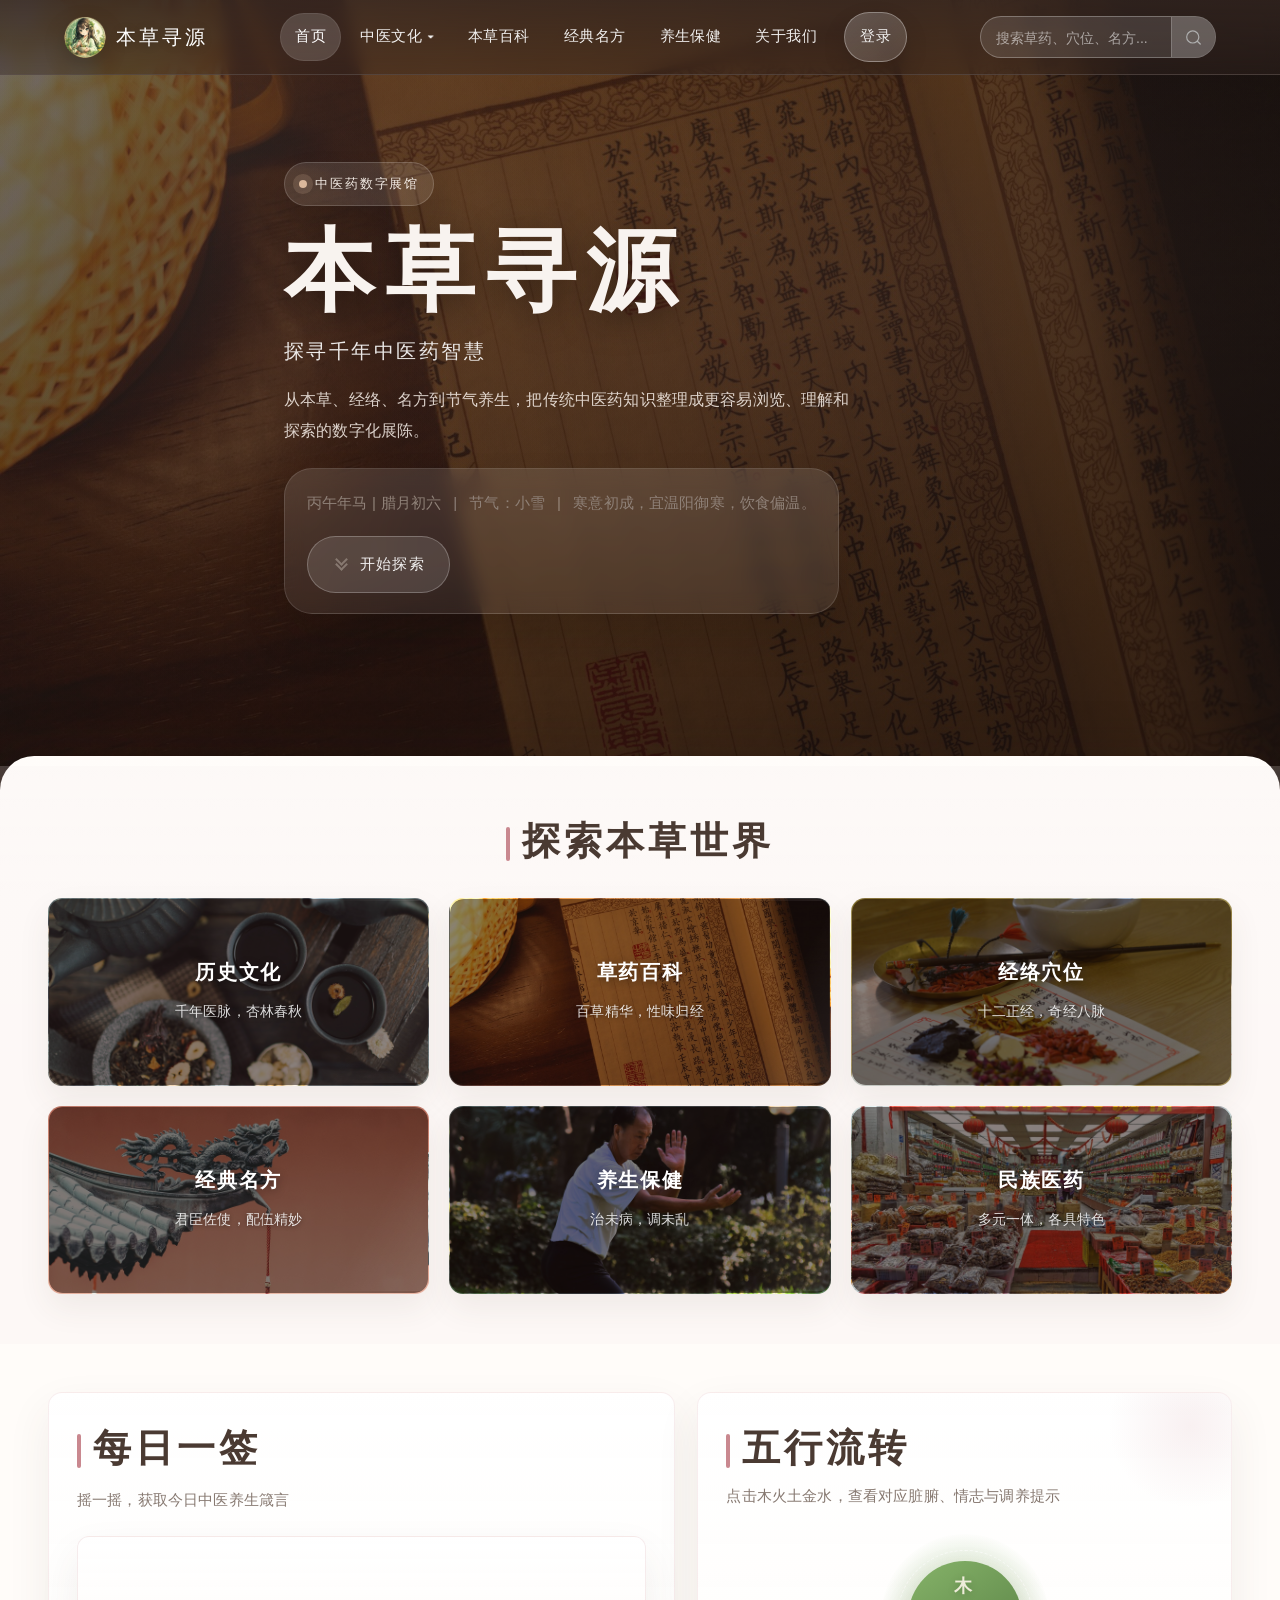
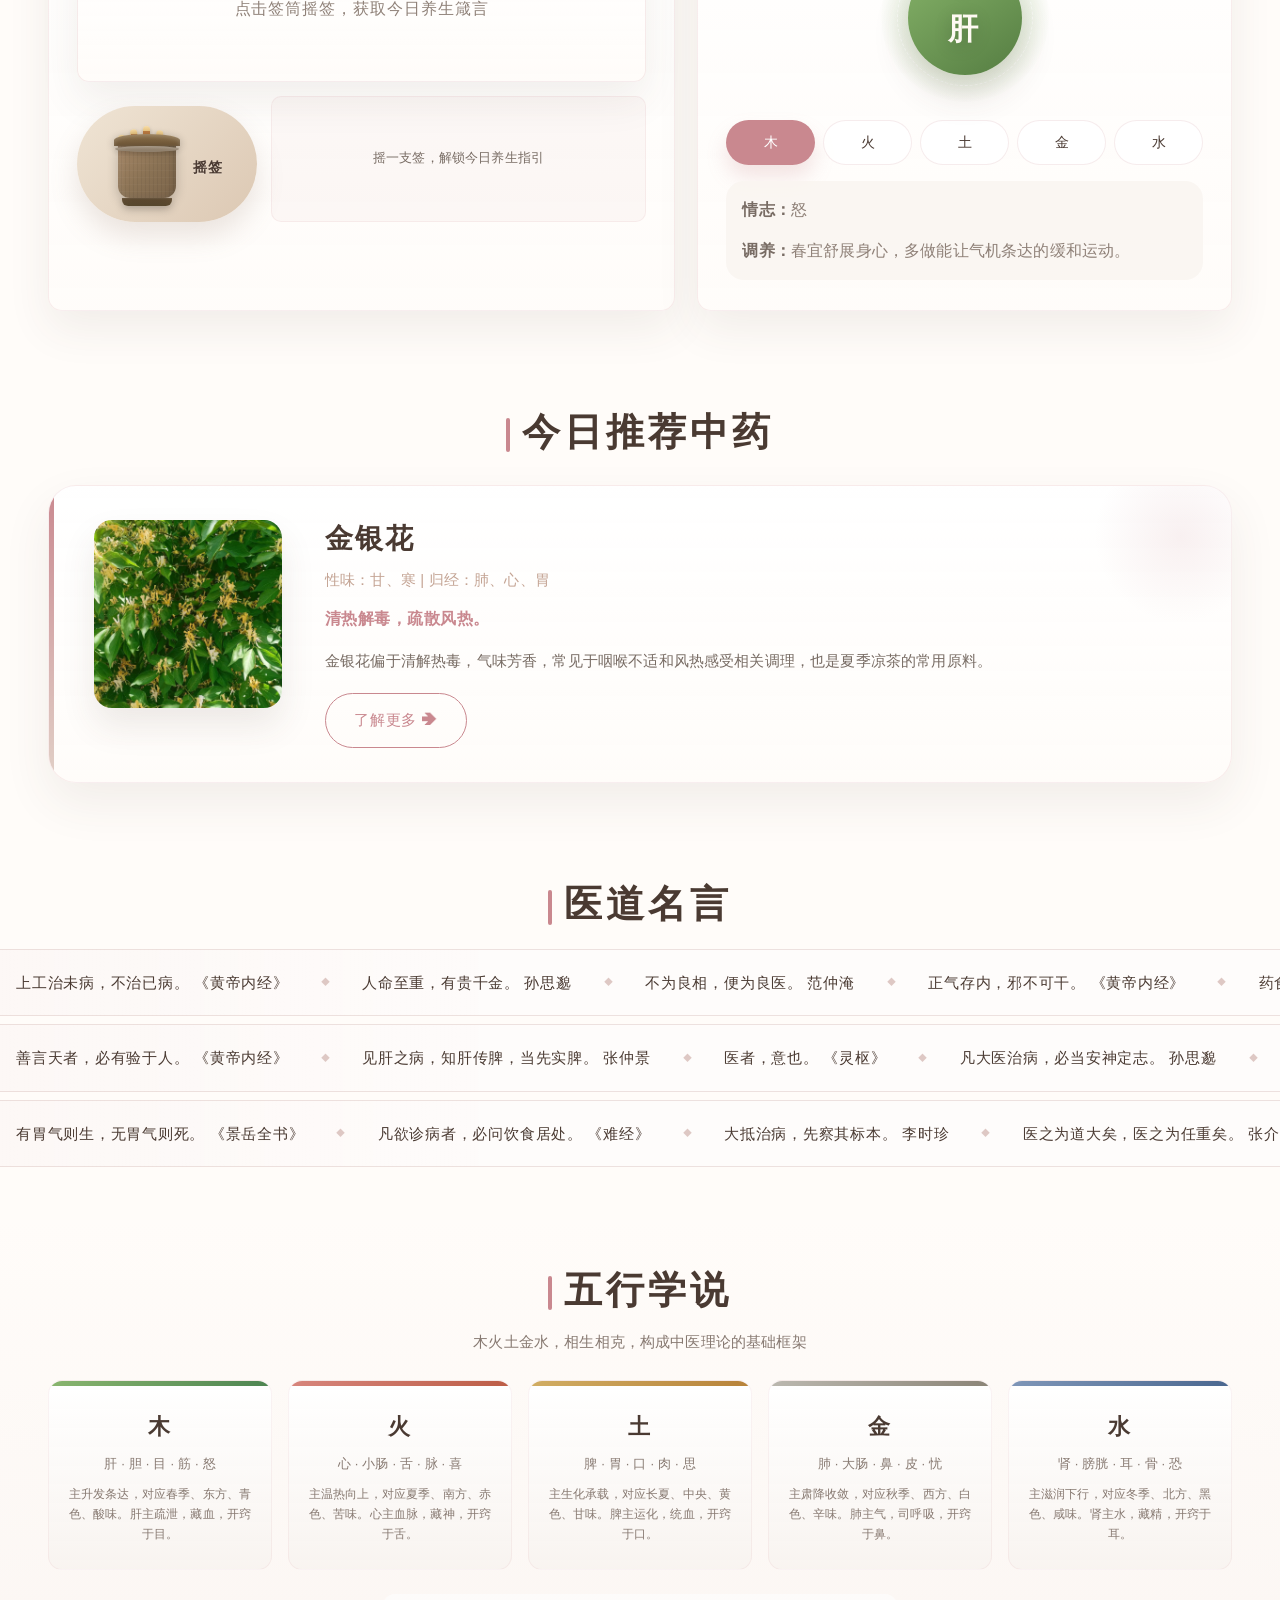
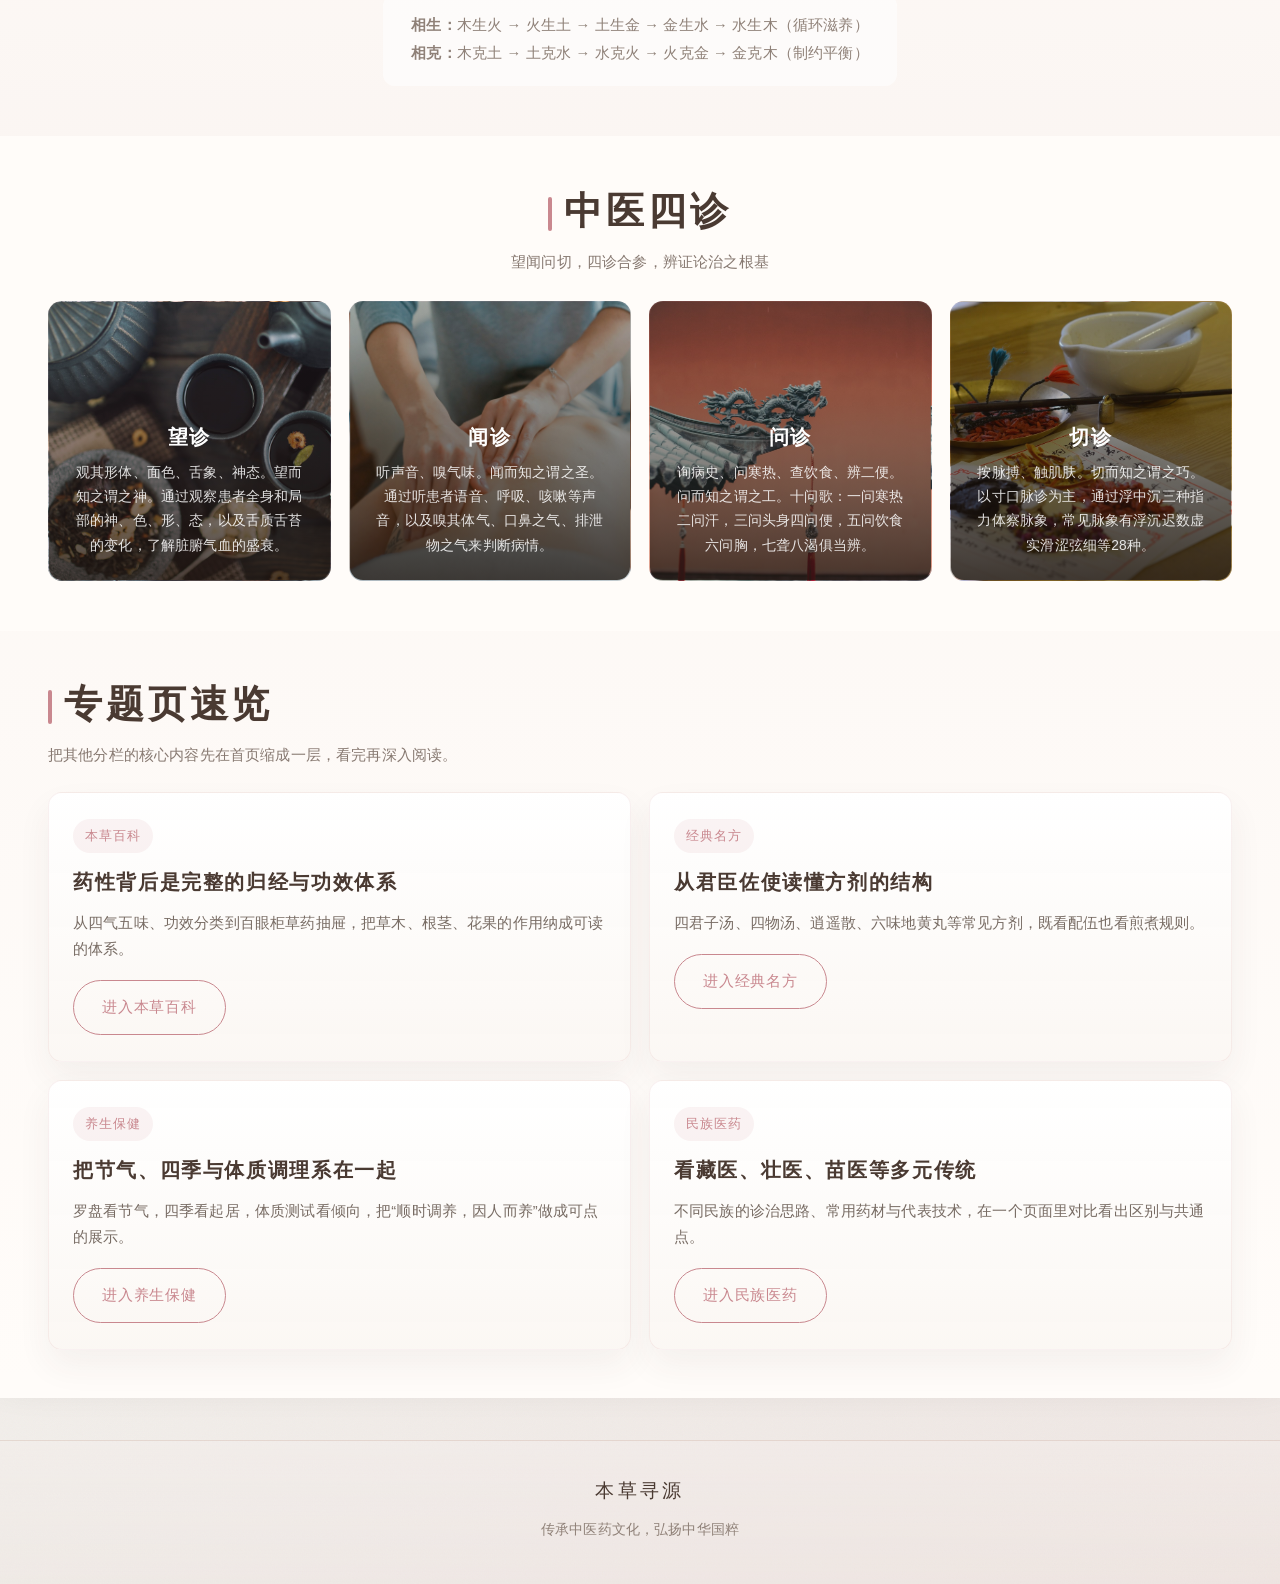
==== commit 671faead: "refactor: 替换导航栏logo为新图标" ====
--- a/index.html
+++ b/index.html
@@ -12,7 +12,7 @@
   <header id="nav-header">
     <div class="nav-container">
       <div class="nav-logo">
-        <img src="images/logo.svg" alt="本草寻源">
+        <img src="images/logo.png" alt="本草寻源">
         <span>本草寻源</span>
       </div>
 
